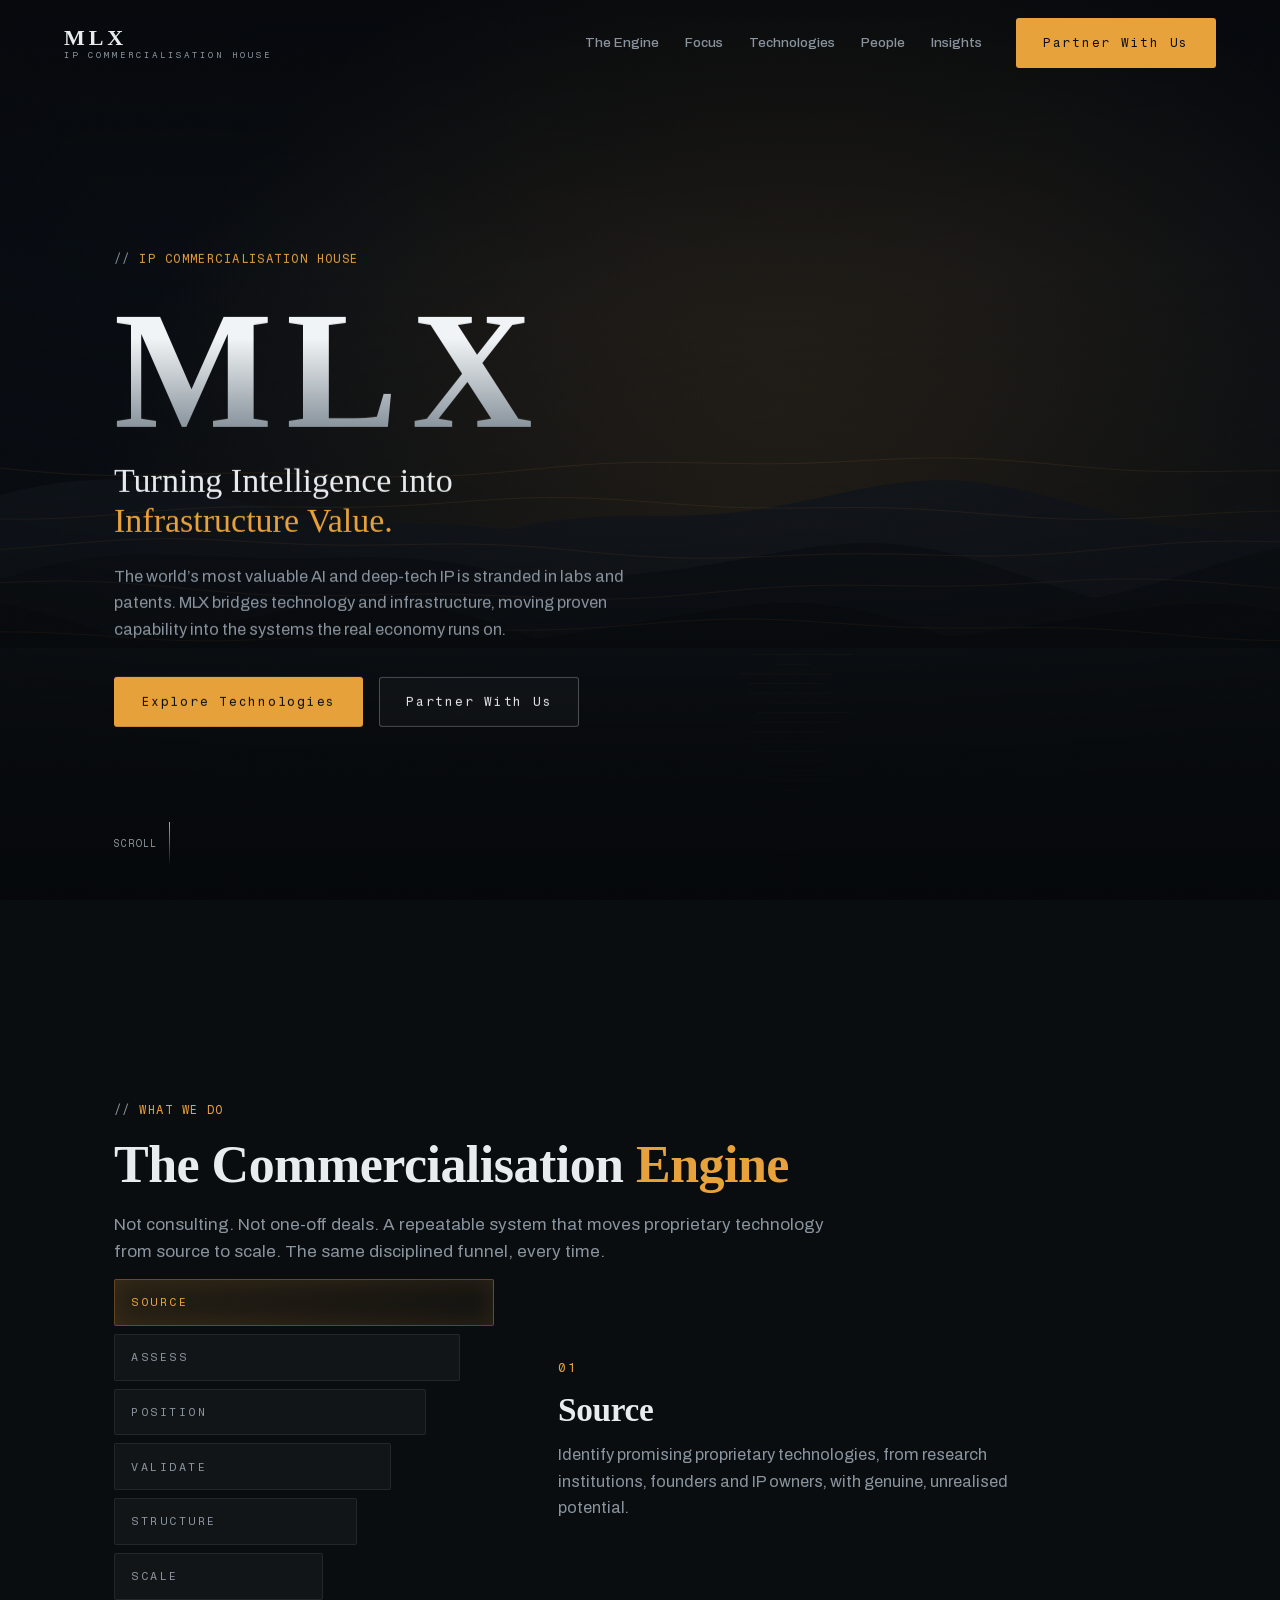
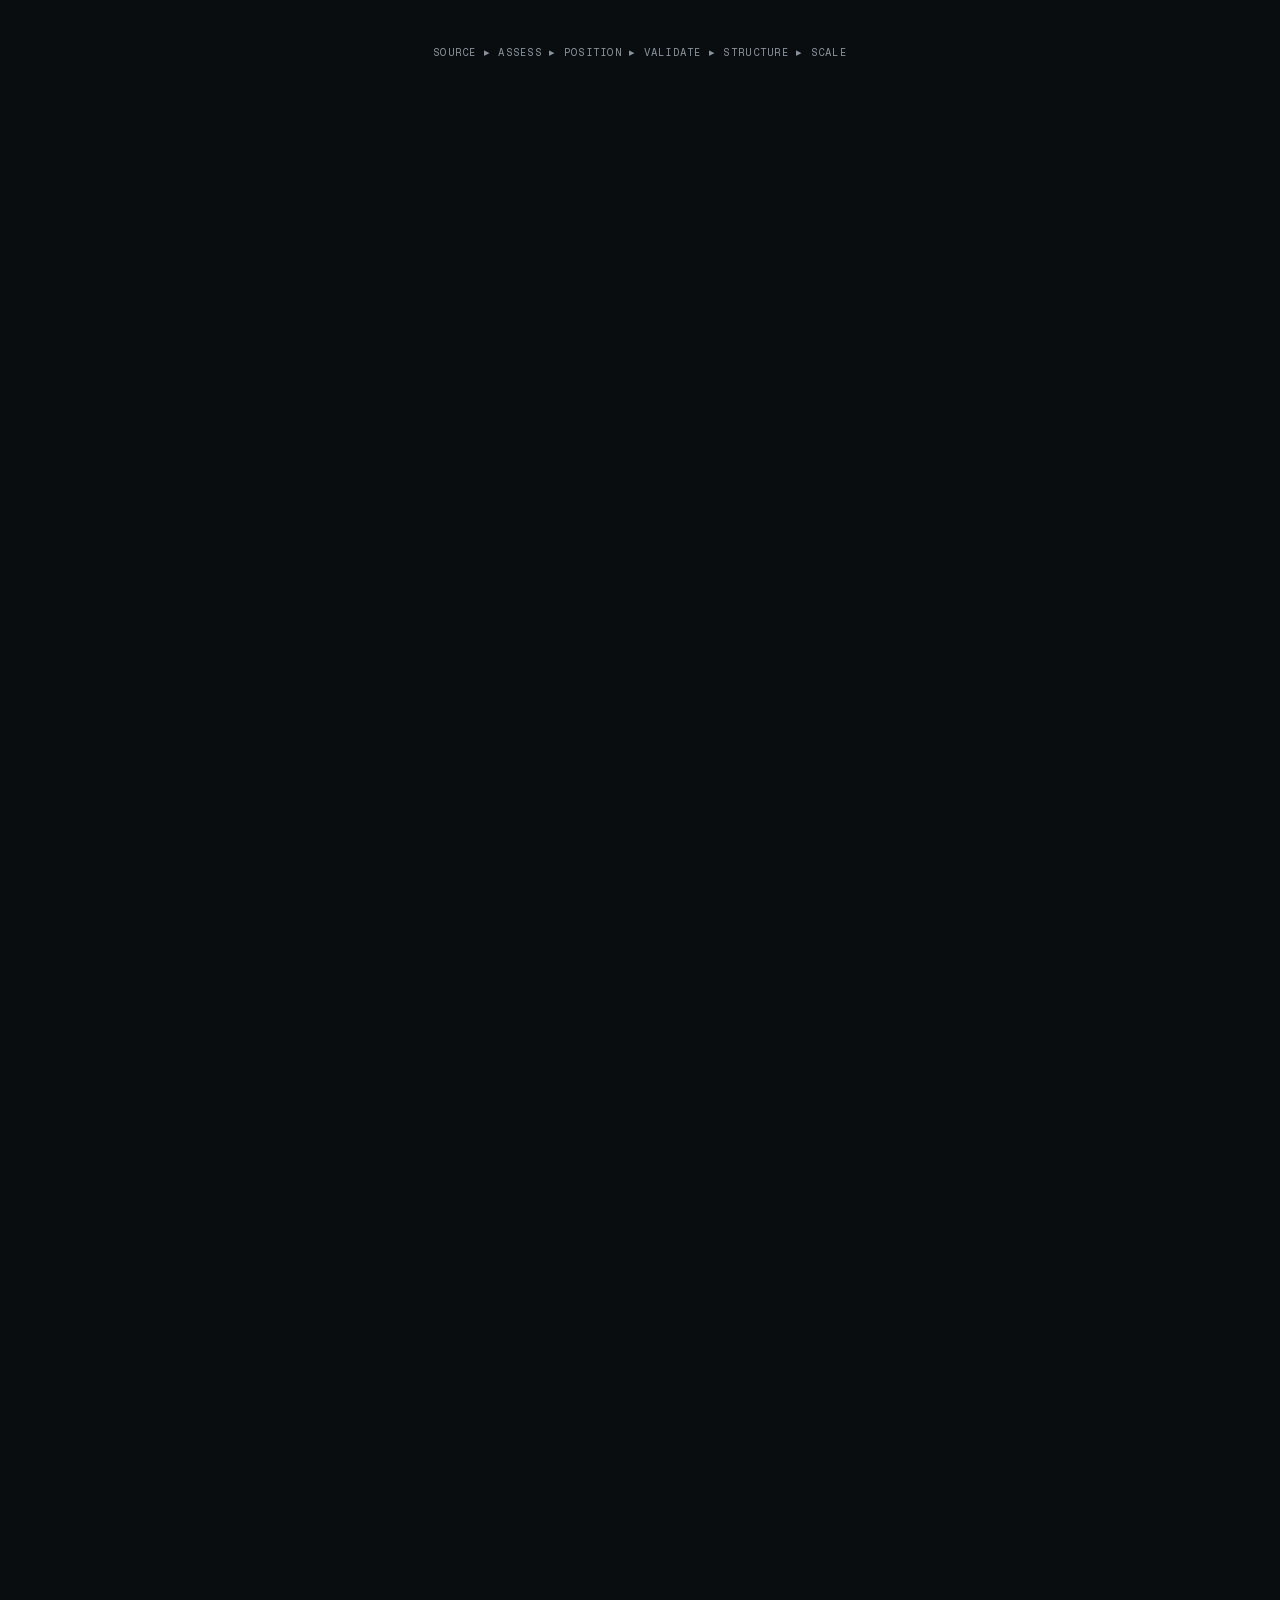
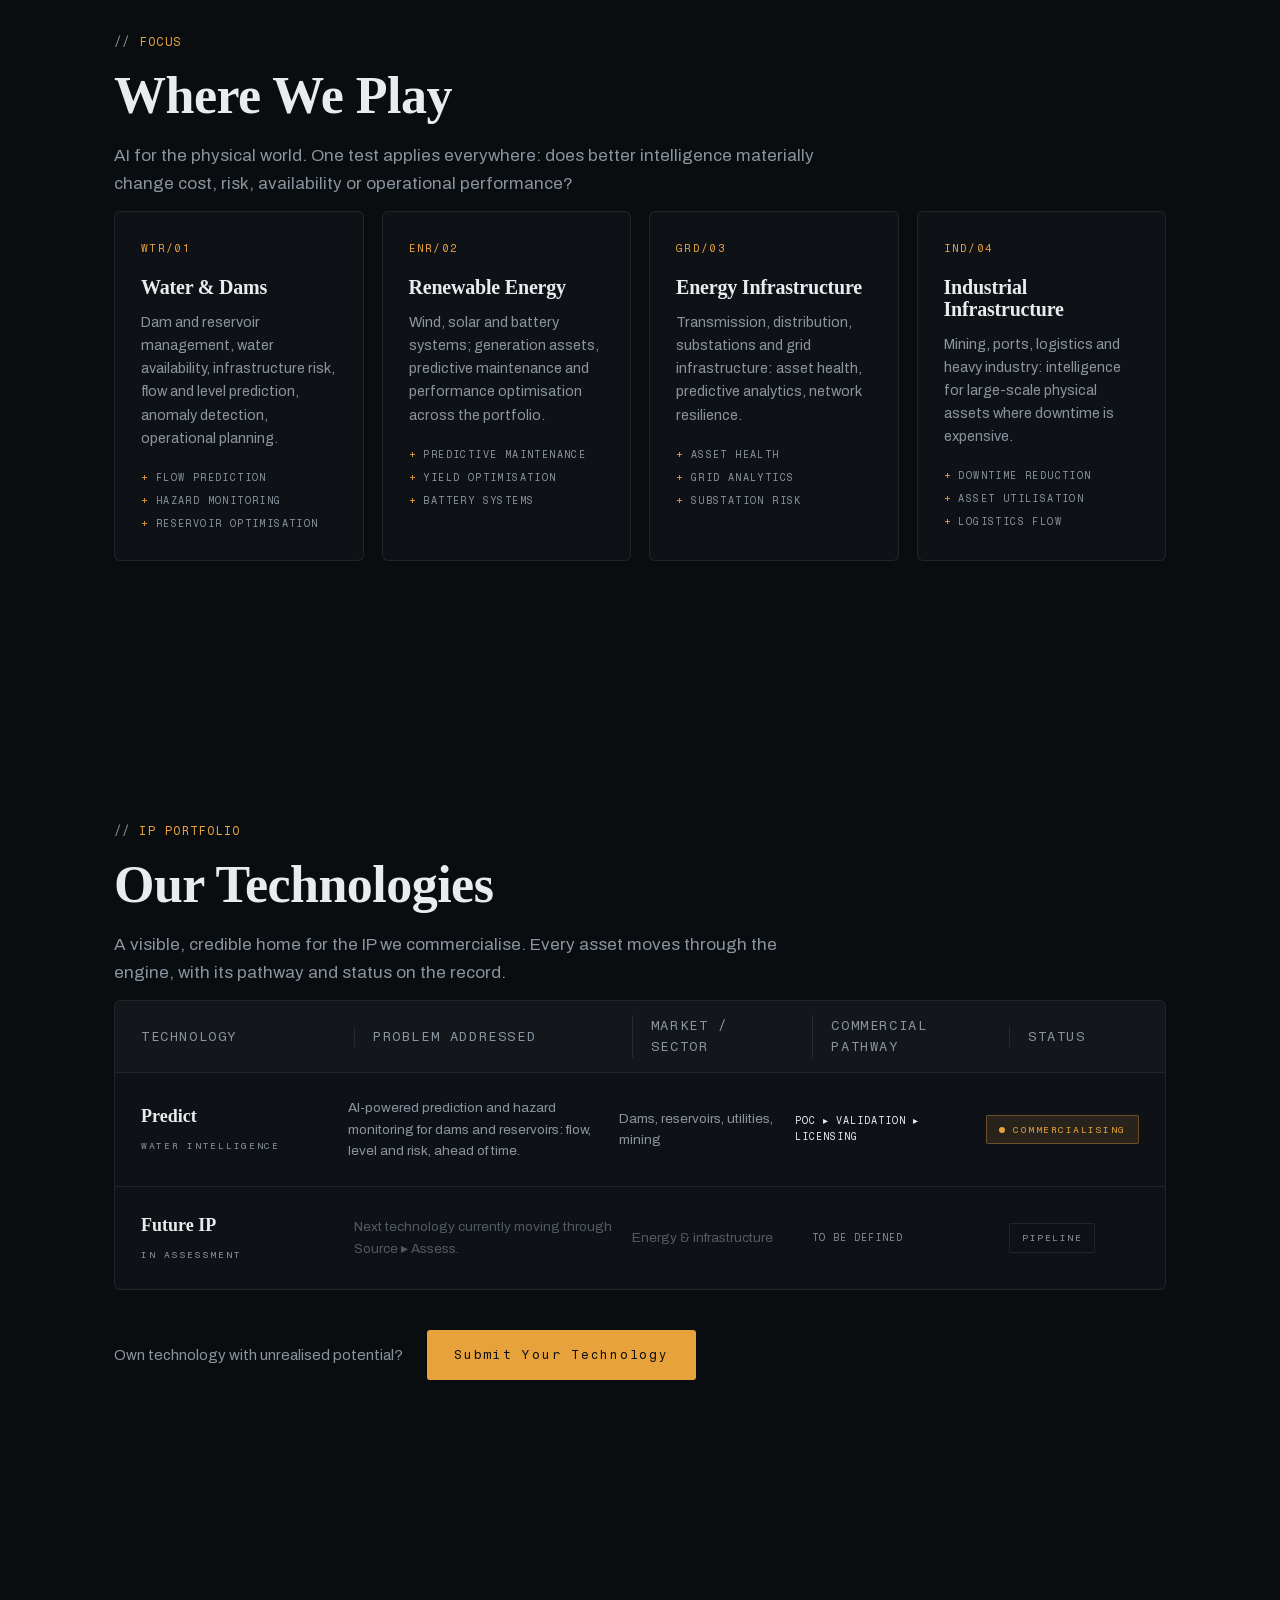
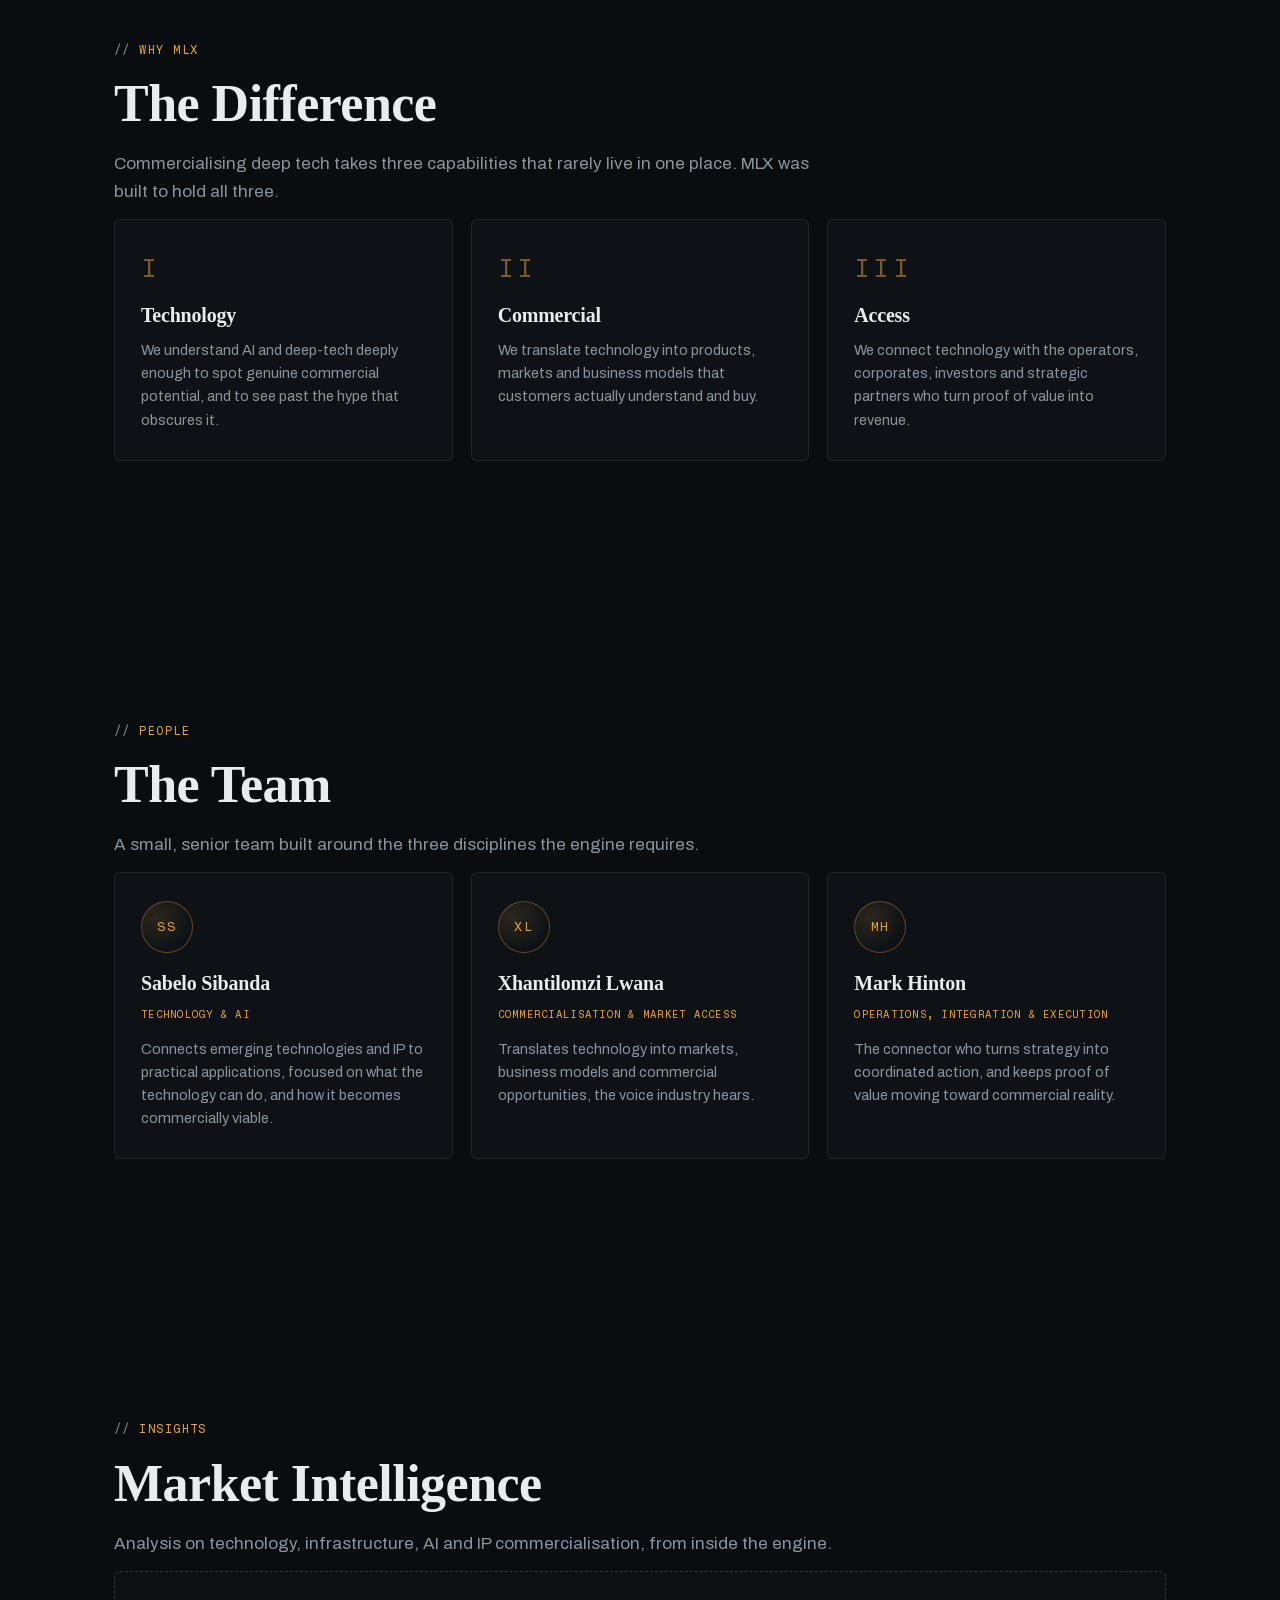
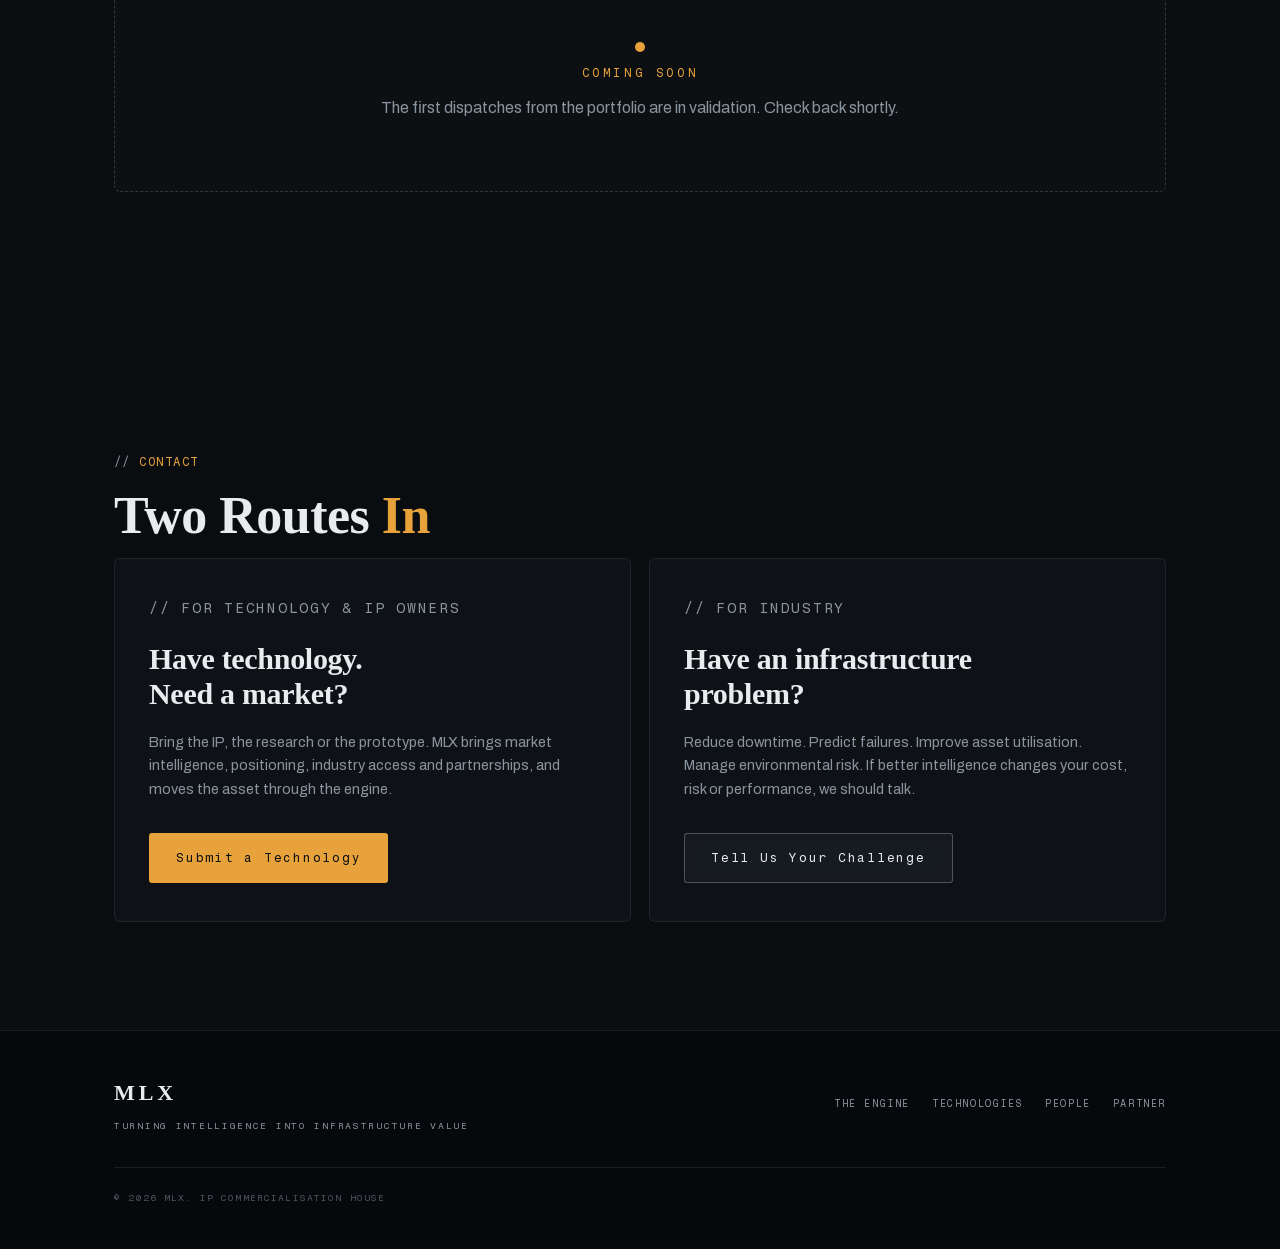
==== index.html @ 135dca35 "Rebrand typography (Fraunces/Archivo/Fragment Mono) and strip em dashes and AI artifacts" ====
<!DOCTYPE html>
<html lang="en">
<head>
<meta charset="UTF-8" />
<meta name="viewport" content="width=device-width, initial-scale=1.0" />
<title>MLX | Turning Intelligence into Infrastructure Value</title>
<meta name="description" content="MLX is an IP commercialisation house. We turn AI and deep-tech intellectual property into commercial value for energy and infrastructure." />
<link rel="stylesheet" href="css/styles.css" />
<link rel="icon" href="data:image/svg+xml,%3Csvg xmlns='http://www.w3.org/2000/svg' viewBox='0 0 32 32'%3E%3Crect width='32' height='32' rx='6' fill='%230A0D10'/%3E%3Ctext x='16' y='22' font-family='monospace' font-size='14' fill='%23E8A23C' text-anchor='middle'%3EMLX%3C/text%3E%3C/svg%3E" />
</head>
<body>

<!-- Scroll-scrubbed background: video slot (if assets/videos/MLX-scroll-background.mp4 exists)
     falls back to the procedural canvas. -->
<video id="bg-video" muted playsinline preload="auto" loop></video>
<canvas id="bg-canvas"></canvas>
<div class="bg-vignette"></div>
<div class="bg-grain"></div>

<!-- Navigation -->
<header class="nav">
  <a class="nav__mark" href="#hero" data-scroll>
    <span class="nav__mark-glyph">MLX</span>
    <span class="nav__mark-sub">IP Commercialisation House</span>
  </a>
  <nav class="nav__links">
    <a href="#engine" data-scroll>The Engine</a>
    <a href="#focus" data-scroll>Focus</a>
    <a href="#portfolio" data-scroll>Technologies</a>
    <a href="#team" data-scroll>People</a>
    <a href="#insights" data-scroll>Insights</a>
  </nav>
  <a class="btn btn--accent nav__cta" href="#contact" data-scroll>Partner With Us</a>
  <button class="nav__burger" id="nav-burger" aria-label="Menu"><span></span><span></span><span></span></button>
</header>

<div class="nav-mobile" id="nav-mobile">
  <a href="#engine" data-scroll>The Engine</a>
  <a href="#focus" data-scroll>Focus</a>
  <a href="#portfolio" data-scroll>Technologies</a>
  <a href="#why" data-scroll>Why MLX</a>
  <a href="#team" data-scroll>People</a>
  <a href="#insights" data-scroll>Insights</a>
  <a href="#contact" data-scroll class="nav-mobile__cta">Partner With Us</a>
</div>

<main>

  <section class="hero" id="hero">
    <div class="hero__inner">
      <p class="mono tag reveal">IP COMMERCIALISATION HOUSE</p>
      <h1 class="hero__wordmark reveal">MLX</h1>
      <p class="hero__tagline reveal">Turning Intelligence into<br /><em>Infrastructure Value.</em></p>
      <p class="hero__statement reveal">
        The world&rsquo;s most valuable AI and deep-tech IP is stranded in labs and patents.
        MLX bridges technology and infrastructure, moving proven capability into the
        systems the real economy runs on.
      </p>
      <div class="hero__ctas reveal">
        <a class="btn btn--accent" href="#portfolio" data-scroll>Explore Technologies</a>
        <a class="btn btn--ghost" href="#contact" data-scroll>Partner With Us</a>
      </div>
    </div>
    <div class="hero__scrollcue mono" aria-hidden="true">
      <span>SCROLL</span><i></i>
    </div>
  </section>

  <section class="engine" id="engine">
    <div class="engine__pin" id="engine-pin">
      <div class="section-head">
        <p class="mono tag reveal">WHAT WE DO</p>
        <h2 class="reveal">The Commercialisation <em>Engine</em></h2>
        <p class="section-head__sub reveal">
          Not consulting. Not one-off deals. A repeatable system that moves proprietary
          technology from source to scale. The same disciplined funnel, every time.
        </p>
      </div>

      <div class="engine__layout">
        <div class="engine__funnel" id="engine-funnel" aria-hidden="true">
          <div class="engine__funnel-bar" data-stage="0"><label>SOURCE</label></div>
          <div class="engine__funnel-bar" data-stage="1"><label>ASSESS</label></div>
          <div class="engine__funnel-bar" data-stage="2"><label>POSITION</label></div>
          <div class="engine__funnel-bar" data-stage="3"><label>VALIDATE</label></div>
          <div class="engine__funnel-bar" data-stage="4"><label>STRUCTURE</label></div>
          <div class="engine__funnel-bar" data-stage="5"><label>SCALE</label></div>
        </div>

        <div class="engine__stages">
          <article class="stage" data-stage="0">
            <span class="mono stage__num">01</span>
            <h3>Source</h3>
            <p>Identify promising proprietary technologies, from research institutions, founders and IP owners, with genuine, unrealised potential.</p>
          </article>
          <article class="stage" data-stage="1">
            <span class="mono stage__num">02</span>
            <h3>Assess</h3>
            <p>Evaluate the IP, its readiness, the market need and the commercial potential before capital or effort is committed.</p>
          </article>
          <article class="stage" data-stage="2">
            <span class="mono stage__num">03</span>
            <h3>Position</h3>
            <p>Define the problem it solves, the customer who pays, and the value proposition in the language industry understands.</p>
          </article>
          <article class="stage" data-stage="3">
            <span class="mono stage__num">04</span>
            <h3>Validate</h3>
            <p>Test with industry users and establish proof of value in real operating environments, not demos. Evidence.</p>
          </article>
          <article class="stage" data-stage="4">
            <span class="mono stage__num">05</span>
            <h3>Structure</h3>
            <p>Choose the right commercial route: licensing, joint venture, partnership, spin-out, matched to the asset and the market.</p>
          </article>
          <article class="stage" data-stage="5">
            <span class="mono stage__num">06</span>
            <h3>Scale</h3>
            <p>Build the commercial ecosystem around the technology: customers, capital and partners until it compounds on its own.</p>
          </article>
        </div>
      </div>

      <p class="engine__foot mono reveal">SOURCE &#9656; ASSESS &#9656; POSITION &#9656; VALIDATE &#9656; STRUCTURE &#9656; SCALE</p>
    </div>
  </section>

  <section class="focus section" id="focus">
    <div class="section-head">
      <p class="mono tag reveal">FOCUS</p>
      <h2 class="reveal">Where We Play</h2>
      <p class="section-head__sub reveal">
        AI for the physical world. One test applies everywhere: does better intelligence
        materially change cost, risk, availability or operational performance?
      </p>
    </div>
    <div class="grid grid--4">
      <article class="card reveal">
        <div class="card__icon mono">WTR&#8725;01</div>
        <h3>Water &amp; Dams</h3>
        <p>Dam and reservoir management, water availability, infrastructure risk, flow and level prediction, anomaly detection, operational planning.</p>
        <ul class="mono card__meta"><li>FLOW PREDICTION</li><li>HAZARD MONITORING</li><li>RESERVOIR OPTIMISATION</li></ul>
      </article>
      <article class="card reveal">
        <div class="card__icon mono">ENR&#8725;02</div>
        <h3>Renewable Energy</h3>
        <p>Wind, solar and battery systems; generation assets, predictive maintenance and performance optimisation across the portfolio.</p>
        <ul class="mono card__meta"><li>PREDICTIVE MAINTENANCE</li><li>YIELD OPTIMISATION</li><li>BATTERY SYSTEMS</li></ul>
      </article>
      <article class="card reveal">
        <div class="card__icon mono">GRD&#8725;03</div>
        <h3>Energy Infrastructure</h3>
        <p>Transmission, distribution, substations and grid infrastructure: asset health, predictive analytics, network resilience.</p>
        <ul class="mono card__meta"><li>ASSET HEALTH</li><li>GRID ANALYTICS</li><li>SUBSTATION RISK</li></ul>
      </article>
      <article class="card reveal">
        <div class="card__icon mono">IND&#8725;04</div>
        <h3>Industrial Infrastructure</h3>
        <p>Mining, ports, logistics and heavy industry: intelligence for large-scale physical assets where downtime is expensive.</p>
        <ul class="mono card__meta"><li>DOWNTIME REDUCTION</li><li>ASSET UTILISATION</li><li>LOGISTICS FLOW</li></ul>
      </article>
    </div>
  </section>

  <section class="portfolio section" id="portfolio">
    <div class="section-head">
      <p class="mono tag reveal">IP PORTFOLIO</p>
      <h2 class="reveal">Our Technologies</h2>
      <p class="section-head__sub reveal">
        A visible, credible home for the IP we commercialise. Every asset moves through
        the engine, with its pathway and status on the record.
      </p>
    </div>

    <div class="portfolio__table reveal" role="table" aria-label="IP portfolio">
      <div class="portfolio__row portfolio__row--head mono" role="row">
        <span>TECHNOLOGY</span><span>PROBLEM ADDRESSED</span><span>MARKET &#8725; SECTOR</span><span>COMMERCIAL PATHWAY</span><span>STATUS</span>
      </div>
      <div class="portfolio__row" role="row">
        <span class="portfolio__tech" data-th="Technology">
          <strong>Predict</strong>
          <small class="mono">WATER INTELLIGENCE</small>
        </span>
        <span data-th="Problem addressed">AI-powered prediction and hazard monitoring for dams and reservoirs: flow, level and risk, ahead of time.</span>
        <span data-th="Market / Sector">Dams, reservoirs, utilities, mining</span>
        <span data-th="Commercial pathway" class="mono portfolio__path">POC &#9656; VALIDATION &#9656; LICENSING</span>
        <span data-th="Status"><i class="status status--live">COMMERCIALISING</i></span>
      </div>
      <div class="portfolio__row" role="row">
        <span class="portfolio__tech" data-th="Technology">
          <strong>Future IP</strong>
          <small class="mono">IN ASSESSMENT</small>
        </span>
        <span data-th="Problem addressed" class="portfolio__muted">Next technology currently moving through Source &#9656; Assess.</span>
        <span data-th="Market / Sector" class="portfolio__muted">Energy &amp; infrastructure</span>
        <span data-th="Commercial pathway" class="mono portfolio__muted portfolio__path">TO BE DEFINED</span>
        <span data-th="Status"><i class="status status--pending">PIPELINE</i></span>
      </div>
    </div>

    <div class="portfolio__cta reveal">
      <p>Own technology with unrealised potential?</p>
      <a class="btn btn--accent" href="#contact" data-scroll>Submit Your Technology</a>
    </div>
  </section>

  <section class="why section" id="why">
    <div class="section-head">
      <p class="mono tag reveal">WHY MLX</p>
      <h2 class="reveal">The Difference</h2>
      <p class="section-head__sub reveal">
        Commercialising deep tech takes three capabilities that rarely live in one place.
        MLX was built to hold all three.
      </p>
    </div>
    <div class="grid grid--3">
      <article class="card card--pillar reveal">
        <span class="mono stage__num">I</span>
        <h3>Technology</h3>
        <p>We understand AI and deep-tech deeply enough to spot genuine commercial potential, and to see past the hype that obscures it.</p>
      </article>
      <article class="card card--pillar reveal">
        <span class="mono stage__num">II</span>
        <h3>Commercial</h3>
        <p>We translate technology into products, markets and business models that customers actually understand and buy.</p>
      </article>
      <article class="card card--pillar reveal">
        <span class="mono stage__num">III</span>
        <h3>Access</h3>
        <p>We connect technology with the operators, corporates, investors and strategic partners who turn proof of value into revenue.</p>
      </article>
    </div>
  </section>

  <section class="team section" id="team">
    <div class="section-head">
      <p class="mono tag reveal">PEOPLE</p>
      <h2 class="reveal">The Team</h2>
      <p class="section-head__sub reveal">
        A small, senior team built around the three disciplines the engine requires.
      </p>
    </div>
    <div class="grid grid--3">
      <article class="card card--person reveal">
        <div class="person__initials mono">SS</div>
        <h3>Sabelo Sibanda</h3>
        <p class="mono person__role">TECHNOLOGY &amp; AI</p>
        <p>Connects emerging technologies and IP to practical applications, focused on what the technology can do, and how it becomes commercially viable.</p>
      </article>
      <article class="card card--person reveal">
        <div class="person__initials mono">XL</div>
        <h3>Xhantilomzi Lwana</h3>
        <p class="mono person__role">COMMERCIALISATION &amp; MARKET ACCESS</p>
        <p>Translates technology into markets, business models and commercial opportunities, the voice industry hears.</p>
      </article>
      <article class="card card--person reveal">
        <div class="person__initials mono">MH</div>
        <h3>Mark Hinton</h3>
        <p class="mono person__role">OPERATIONS, INTEGRATION &amp; EXECUTION</p>
        <p>The connector who turns strategy into coordinated action, and keeps proof of value moving toward commercial reality.</p>
      </article>
    </div>
  </section>

  <section class="insights section" id="insights">
    <div class="section-head">
      <p class="mono tag reveal">INSIGHTS</p>
      <h2 class="reveal">Market Intelligence</h2>
      <p class="section-head__sub reveal">
        Analysis on technology, infrastructure, AI and IP commercialisation, from
        inside the engine.
      </p>
    </div>
    <div class="insights__empty reveal">
      <div class="mono insights__pulse" aria-hidden="true"></div>
      <p class="mono">COMING SOON</p>
      <p>The first dispatches from the portfolio are in validation. Check back shortly.</p>
    </div>
  </section>

  <section class="contact section" id="contact">
    <div class="section-head">
      <p class="mono tag reveal">CONTACT</p>
      <h2 class="reveal">Two Routes <em>In</em></h2>
    </div>
    <div class="grid grid--2 contact__routes">
      <article class="card card--route reveal">
        <p class="mono tag">FOR TECHNOLOGY &amp; IP OWNERS</p>
        <h3>Have technology.<br />Need a market?</h3>
        <p>
          Bring the IP, the research or the prototype. MLX brings market intelligence,
          positioning, industry access and partnerships, and moves the asset
          through the engine.
        </p>
        <a class="btn btn--accent" href="mailto:technologies@mlx.example?subject=Technology%20Submission" target="_blank" rel="noopener">Submit a Technology</a>
      </article>
      <article class="card card--route reveal">
        <p class="mono tag">FOR INDUSTRY</p>
        <h3>Have an infrastructure<br />problem?</h3>
        <p>
          Reduce downtime. Predict failures. Improve asset utilisation. Manage
          environmental risk. If better intelligence changes your cost, risk or
          performance, we should talk.
        </p>
        <a class="btn btn--ghost" href="mailto:partners@mlx.example?subject=Infrastructure%20Challenge" target="_blank" rel="noopener">Tell Us Your Challenge</a>
      </article>
    </div>
  </section>

  <footer class="footer">
    <div class="footer__inner">
      <div class="footer__brand">
        <span class="nav__mark-glyph">MLX</span>
        <p class="mono">TURNING INTELLIGENCE INTO INFRASTRUCTURE VALUE</p>
      </div>
      <nav class="footer__links mono">
        <a href="#engine" data-scroll>THE ENGINE</a>
        <a href="#portfolio" data-scroll>TECHNOLOGIES</a>
        <a href="#team" data-scroll>PEOPLE</a>
        <a href="#contact" data-scroll>PARTNER</a>
      </nav>
      <p class="footer__copy mono">&copy; 2026 MLX. IP COMMERCIALISATION HOUSE</p>
    </div>
  </footer>

</main>

<script src="js/vendor/gsap.min.js"></script>
<script src="js/vendor/ScrollTrigger.min.js"></script>
<script src="js/vendor/lenis.min.js"></script>
<script src="js/background.js"></script>
<script src="js/main.js"></script>
</body>
</html>
---- css/styles.css ----
/* MLX dark design system */

@font-face { font-family:'Fraunces'; src:url('fonts/fraunces-latin-700.woff2') format('woff2'); font-weight:100 900; font-style:normal; font-display:swap; }
@font-face { font-family:'Archivo'; src:url('fonts/archivo-latin-400.woff2') format('woff2'); font-weight:100 900; font-style:normal; font-display:swap; }
@font-face { font-family:'Fragment Mono'; src:url('fonts/fragment-mono-latin-400.woff2') format('woff2'); font-weight:100 900; font-style:normal; font-display:swap; }

:root {
  --bg:        #0A0D10;
  --bg-2:      #0E1216;
  --panel:     rgba(17, 22, 27, 0.72);
  --panel-hi:  rgba(22, 28, 34, 0.85);
  --line:      rgba(255,255,255,0.08);
  --line-hi:   rgba(232,162,60,0.35);
  --text:      #E8ECEF;
  --muted:     #8A949E;
  --accent:    #E8A23C;
  --accent-hi: #F5BC66;
  --accent-dim:rgba(232,162,60,0.12);
  --font-head: 'Fraunces', Georgia, 'Times New Roman', serif;
  --font-body: 'Archivo', 'Helvetica Neue', Arial, sans-serif;
  --font-mono: 'Fragment Mono', 'SF Mono', ui-monospace, Consolas, monospace;
  --maxw: 1180px;
  --pad: clamp(20px, 5vw, 64px);
}

* { margin:0; padding:0; box-sizing:border-box; }
html { scroll-behavior:auto; }
html.lenis, html.lenis body { height:auto; }
.lenis.lenis-smooth { scroll-behavior:auto !important; }

body {
  background:var(--bg);
  color:var(--text);
  font-family:var(--font-body);
  font-size:16px;
  line-height:1.6;
  overflow-x:hidden;
  -webkit-font-smoothing:antialiased;
}

::selection { background:var(--accent); color:#0A0D10; }

/* ---------- fixed background stack ---------- */
#bg-video, #bg-canvas {
  position:fixed; inset:0; width:100%; height:100%;
  object-fit:cover; z-index:0; display:block;
}
#bg-video { opacity:0; transition:opacity 1.2s ease; }
#bg-video.is-active { opacity:1; }
#bg-canvas { transition:opacity 1.2s ease; }
#bg-canvas.is-hidden { opacity:0; }
.bg-vignette {
  position:fixed; inset:0; z-index:1; pointer-events:none;
  background:
    radial-gradient(120% 90% at 50% 0%, transparent 40%, rgba(5,7,9,0.55) 100%),
    linear-gradient(to bottom, rgba(5,7,9,0.35), rgba(5,7,9,0.15) 30%, rgba(5,7,9,0.55) 90%);
}
.bg-grain {
  position:fixed; inset:0; z-index:1; pointer-events:none; opacity:.05; mix-blend-mode:overlay;
  background-image:url("data:image/svg+xml,%3Csvg xmlns='http://www.w3.org/2000/svg' width='140' height='140'%3E%3Cfilter id='n'%3E%3CfeTurbulence type='fractalNoise' baseFrequency='0.9' numOctaves='2'/%3E%3C/filter%3E%3Crect width='140' height='140' filter='url(%23n)'/%3E%3C/svg%3E");
}

main { position:relative; z-index:2; }

/* ---------- type & shared ---------- */
h1,h2,h3 { font-family:var(--font-head); font-weight:700; line-height:1.08; letter-spacing:-0.01em; }
h2 { font-size:clamp(30px, 4.2vw, 52px); }
h2 em, .hero__tagline em { font-style:normal; color:var(--accent); }
h3 { font-size:20px; }
.mono { font-family:var(--font-mono); font-size:12px; letter-spacing:0.12em; }
.tag { color:var(--accent); margin-bottom:16px; display:inline-block; }
.tag::before { content:'// '; color:var(--muted); }

.section { max-width:var(--maxw); margin:0 auto; padding:clamp(90px,12vh,150px) var(--pad); }
.section-head { max-width:720px; margin-bottom:clamp(40px,6vh,64px); }
.section-head__sub { color:var(--muted); margin-top:18px; font-size:17px; }

.btn {
  display:inline-flex; align-items:center; gap:10px;
  font-family:var(--font-mono); font-size:12.5px; letter-spacing:0.14em;
  padding:14px 26px; border-radius:3px; text-decoration:none;
  border:1px solid transparent; cursor:pointer;
  transition:transform .25s ease, box-shadow .25s ease, background .25s ease, color .25s ease, border-color .25s ease;
}
.btn--accent { background:var(--accent); color:#0B0E11; font-weight:500; }
.btn--accent:hover { background:var(--accent-hi); transform:translateY(-2px); box-shadow:0 8px 30px rgba(232,162,60,0.35); }
.btn--ghost { border-color:rgba(255,255,255,0.25); color:var(--text); background:rgba(255,255,255,0.03); backdrop-filter:blur(8px); }
.btn--ghost:hover { border-color:var(--accent); color:var(--accent); transform:translateY(-2px); }

/* ---------- nav ---------- */
.nav {
  position:fixed; top:0; left:0; right:0; z-index:50;
  display:flex; align-items:center; gap:34px;
  padding:18px var(--pad);
  transition:background .4s ease, border-color .4s ease, padding .4s ease;
  border-bottom:1px solid transparent;
}
.nav.is-scrolled {
  background:rgba(8,10,13,0.78); backdrop-filter:blur(14px);
  border-bottom-color:var(--line); padding:12px var(--pad);
}
.nav__mark { text-decoration:none; color:var(--text); display:flex; flex-direction:column; line-height:1.15; margin-right:auto; }
.nav__mark-glyph { font-family:var(--font-head); font-weight:700; font-size:22px; letter-spacing:0.18em; }
.nav__mark-sub { font-family:var(--font-mono); font-size:9px; letter-spacing:0.22em; color:var(--muted); text-transform:uppercase; }
.nav__links { display:flex; gap:26px; }
.nav__links a {
  color:var(--muted); text-decoration:none; font-size:13.5px; font-weight:500;
  transition:color .25s ease; position:relative;
}
.nav__links a::after { content:''; position:absolute; left:0; bottom:-6px; width:0; height:1px; background:var(--accent); transition:width .25s ease; }
.nav__links a:hover { color:var(--text); }
.nav__links a:hover::after { width:100%; }
.nav__burger { display:none; background:none; border:0; cursor:pointer; flex-direction:column; gap:5px; padding:6px; }
.nav__burger span { display:block; width:22px; height:2px; background:var(--text); transition:.3s; }
.nav-mobile {
  position:fixed; inset:0; z-index:49; background:rgba(7,9,12,0.96); backdrop-filter:blur(18px);
  display:flex; flex-direction:column; justify-content:center; gap:8px; padding:0 var(--pad);
  opacity:0; pointer-events:none; transition:opacity .35s ease;
}
.nav-mobile.is-open { opacity:1; pointer-events:auto; }
.nav-mobile a { font-family:var(--font-head); font-size:30px; color:var(--text); text-decoration:none; padding:10px 0; border-bottom:1px solid var(--line); }
.nav-mobile__cta { color:var(--accent) !important; }

/* ---------- hero ---------- */
.hero {
  min-height:100vh; display:flex; align-items:center;
  max-width:var(--maxw); margin:0 auto; padding:0 var(--pad); position:relative;
}
.hero__inner { max-width:760px; padding-top:8vh; }
.hero__wordmark {
  font-size:clamp(84px, 14vw, 168px); letter-spacing:0.08em; line-height:.95;
  background:linear-gradient(180deg, #F2F5F7 30%, #5C6A76 110%);
  -webkit-background-clip:text; background-clip:text; color:transparent;
  margin:6px 0 10px;
}
.hero__tagline { font-family:var(--font-head); font-weight:500; font-size:clamp(22px, 3vw, 34px); line-height:1.2; margin-bottom:22px; }
.hero__statement { color:var(--muted); max-width:560px; font-size:16.5px; margin-bottom:34px; }
.hero__ctas { display:flex; gap:16px; flex-wrap:wrap; }
.hero__scrollcue {
  position:absolute; bottom:34px; left:var(--pad);
  display:flex; align-items:center; gap:12px; color:var(--muted); font-size:10px;
}
.hero__scrollcue i { display:block; width:1px; height:44px; background:linear-gradient(var(--accent), transparent); animation:cue 2.2s ease-in-out infinite; }
@keyframes cue { 0%,100% { transform:scaleY(.4); opacity:.4; } 50% { transform:scaleY(1); opacity:1; } }

/* ---------- engine ---------- */
.engine { position:relative; }
.engine__pin {
  min-height:100vh; display:flex; flex-direction:column; justify-content:center;
  max-width:var(--maxw); margin:0 auto; padding:12vh var(--pad) 10vh;
}
.engine__layout { display:grid; grid-template-columns:minmax(280px, 380px) 1fr; gap:clamp(30px, 5vw, 70px); align-items:center; }
.engine__funnel { display:flex; flex-direction:column; gap:8px; }
.engine__funnel-bar {
  position:relative; height:clamp(34px, 5.2vh, 52px);
  background:rgba(255,255,255,0.035); border:1px solid var(--line); border-radius:2px;
  transition:border-color .4s, background .4s, box-shadow .4s;
}
.engine__funnel-bar label {
  position:absolute; inset:0; display:flex; align-items:center; padding:0 16px;
  font-family:var(--font-mono); font-size:11.5px; letter-spacing:0.22em; color:var(--muted);
  transition:color .4s;
}
/* trapezoid funnel: each bar narrower than the last */
.engine__funnel-bar:nth-child(1) { width:100%; }
.engine__funnel-bar:nth-child(2) { width:91%; }
.engine__funnel-bar:nth-child(3) { width:82%; }
.engine__funnel-bar:nth-child(4) { width:73%; }
.engine__funnel-bar:nth-child(5) { width:64%; }
.engine__funnel-bar:nth-child(6) { width:55%; }
.engine__funnel-bar.is-active {
  background:linear-gradient(90deg, var(--accent-dim), rgba(232,162,60,0.05));
  border-color:var(--line-hi);
  box-shadow:0 0 24px rgba(232,162,60,0.12) inset;
}
.engine__funnel-bar.is-active label { color:var(--accent); }
.engine__stages { position:relative; min-height:300px; }
.stage {
  position:absolute; inset:0; display:flex; flex-direction:column; justify-content:center;
  opacity:0; transform:translateY(28px); pointer-events:none;
}
.stage.is-active { pointer-events:auto; }
.stage__num { color:var(--accent); font-size:13px; margin-bottom:14px; }
.stage h3 { font-size:clamp(24px, 2.6vw, 34px); margin-bottom:14px; }
.stage p { color:var(--muted); max-width:520px; font-size:16.5px; }
.engine__foot { margin-top:5vh; color:var(--muted); font-size:10.5px; text-align:center; opacity:.7; }

/* ---------- cards ---------- */
.grid { display:grid; gap:18px; }
.grid--4 { grid-template-columns:repeat(4,1fr); }
.grid--3 { grid-template-columns:repeat(3,1fr); }
.grid--2 { grid-template-columns:repeat(2,1fr); }
.card {
  background:var(--panel); border:1px solid var(--line); border-radius:6px;
  padding:28px 26px; backdrop-filter:blur(12px);
  transition:transform .35s ease, border-color .35s ease, background .35s ease;
}
.card:hover { transform:translateY(-5px); border-color:var(--line-hi); background:var(--panel-hi); }
.card__icon { color:var(--accent); font-size:11px; margin-bottom:20px; }
.card h3 { margin-bottom:12px; }
.card p { color:var(--muted); font-size:14.5px; }
.card__meta { list-style:none; margin-top:20px; display:flex; flex-direction:column; gap:7px; }
.card__meta li { font-size:10px; color:var(--muted); letter-spacing:0.14em; }
.card__meta li::before { content:'+ '; color:var(--accent); }
.card--pillar .stage__num { display:inline-block; font-size:26px; color:rgba(232,162,60,0.5); margin-bottom:16px; }
.person__initials {
  width:52px; height:52px; border-radius:50%; display:flex; align-items:center; justify-content:center;
  border:1px solid var(--line-hi); color:var(--accent); font-size:13px; margin-bottom:20px;
  background:radial-gradient(circle at 30% 30%, rgba(232,162,60,0.14), transparent 70%);
}
.person__role { color:var(--accent) !important; font-size:10.5px !important; margin:4px 0 14px; }

/* ---------- portfolio ---------- */
.portfolio__table { border:1px solid var(--line); border-radius:6px; overflow:hidden; background:var(--panel); backdrop-filter:blur(12px); }
.portfolio__row {
  display:grid; grid-template-columns:1.2fr 1.6fr 1fr 1.1fr 0.8fr; gap:18px;
  padding:24px 26px; border-top:1px solid var(--line); align-items:center;
}
.portfolio__row--head { border-top:0; padding:14px 26px; font-size:10px; color:var(--muted); background:rgba(255,255,255,0.02); letter-spacing:0.16em; }
.portfolio__row--head span:not(:first-child) { border-left:1px solid var(--line); padding-left:18px; }
.portfolio__row:not(.portfolio__row--head):hover { background:rgba(255,255,255,0.02); }
.portfolio__tech strong { font-family:var(--font-head); font-size:18px; display:block; }
.portfolio__tech small { color:var(--muted); font-size:9.5px; letter-spacing:0.18em; }
.portfolio__row > span:not(.portfolio__tech) { color:var(--muted); font-size:13.5px; }
.portfolio__path { font-size:10px !important; letter-spacing:0.1em; color:var(--text) !important; }
.portfolio__muted { opacity:.55; }
.status {
  font-style:normal; font-family:var(--font-mono); font-size:9.5px; letter-spacing:0.16em;
  padding:6px 12px; border-radius:2px; white-space:nowrap; display:inline-block;
}
.status--live { color:var(--accent); border:1px solid var(--line-hi); background:var(--accent-dim); }
.status--live::before { content:''; display:inline-block; width:6px; height:6px; border-radius:50%; background:var(--accent); margin-right:8px; animation:pulse 2s infinite; }
.status--pending { color:var(--muted); border:1px solid var(--line); }
@keyframes pulse { 0%,100% { opacity:1; } 50% { opacity:.3; } }
.portfolio__cta { margin-top:40px; display:flex; align-items:center; gap:24px; flex-wrap:wrap; }
.portfolio__cta p { color:var(--muted); font-size:15px; }

/* ---------- insights ---------- */
.insights__empty {
  border:1px dashed rgba(255,255,255,0.16); border-radius:6px; padding:70px 30px;
  text-align:center; color:var(--muted); background:rgba(255,255,255,0.015);
}
.insights__empty .mono { color:var(--accent); letter-spacing:0.3em; margin-bottom:12px; }
.insights__pulse {
  width:10px; height:10px; border-radius:50%; background:var(--accent); margin:0 auto 22px;
  animation:pulse 2s infinite;
}

/* ---------- contact ---------- */
.card--route { padding:38px 34px; display:flex; flex-direction:column; align-items:flex-start; gap:6px; }
.card--route h3 { font-size:clamp(24px, 2.4vw, 30px); margin-bottom:14px; line-height:1.15; }
.card--route p:not(.tag) { color:var(--muted); margin-bottom:26px; }
.card--route .btn { margin-top:auto; }

/* ---------- footer ---------- */
.footer { border-top:1px solid var(--line); background:rgba(6,8,10,0.72); backdrop-filter:blur(10px); position:relative; z-index:2; }
.footer__inner {
  max-width:var(--maxw); margin:0 auto; padding:44px var(--pad);
  display:flex; align-items:center; gap:34px; flex-wrap:wrap;
}
.footer__brand { margin-right:auto; }
.footer__brand p { color:var(--muted); font-size:9.5px; margin-top:8px; letter-spacing:0.18em; }
.footer__links { display:flex; gap:22px; }
.footer__links a { color:var(--muted); text-decoration:none; font-size:10px; letter-spacing:0.16em; transition:color .25s; }
.footer__links a:hover { color:var(--accent); }
.footer__copy { color:#4E5862; font-size:9.5px; width:100%; padding-top:22px; border-top:1px solid var(--line); }

/* ---------- reveal defaults (JS overrides) ---------- */
.reveal { opacity:0; transform:translateY(26px); }

/* ---------- responsive ---------- */
@media (max-width: 1020px) {
  .grid--4 { grid-template-columns:repeat(2,1fr); }
  .grid--3 { grid-template-columns:1fr; }
  .grid--2 { grid-template-columns:1fr; }
  .engine__layout { grid-template-columns:1fr; gap:40px; }
  .engine__stages { min-height:240px; }
  .nav__links, .nav__cta { display:none; }
  .nav__burger { display:flex; }
}
@media (max-width: 760px) {
  .grid--4 { grid-template-columns:1fr; }
  .portfolio__row { grid-template-columns:1fr; gap:10px; padding:20px; }
  .portfolio__row--head { display:none; }
  .portfolio__row > span::before { content:attr(data-th); display:block; font-family:var(--font-mono); font-size:9px; letter-spacing:0.2em; color:var(--accent); margin-bottom:4px; }
  .portfolio__path { font-size:10px; }
  .engine__funnel-bar label { font-size:10px; }
  .hero__ctas .btn { width:100%; justify-content:center; }
}
@media (prefers-reduced-motion: reduce) {
  .hero__scrollcue i, .insights__pulse, .status--live::before { animation:none; }
}
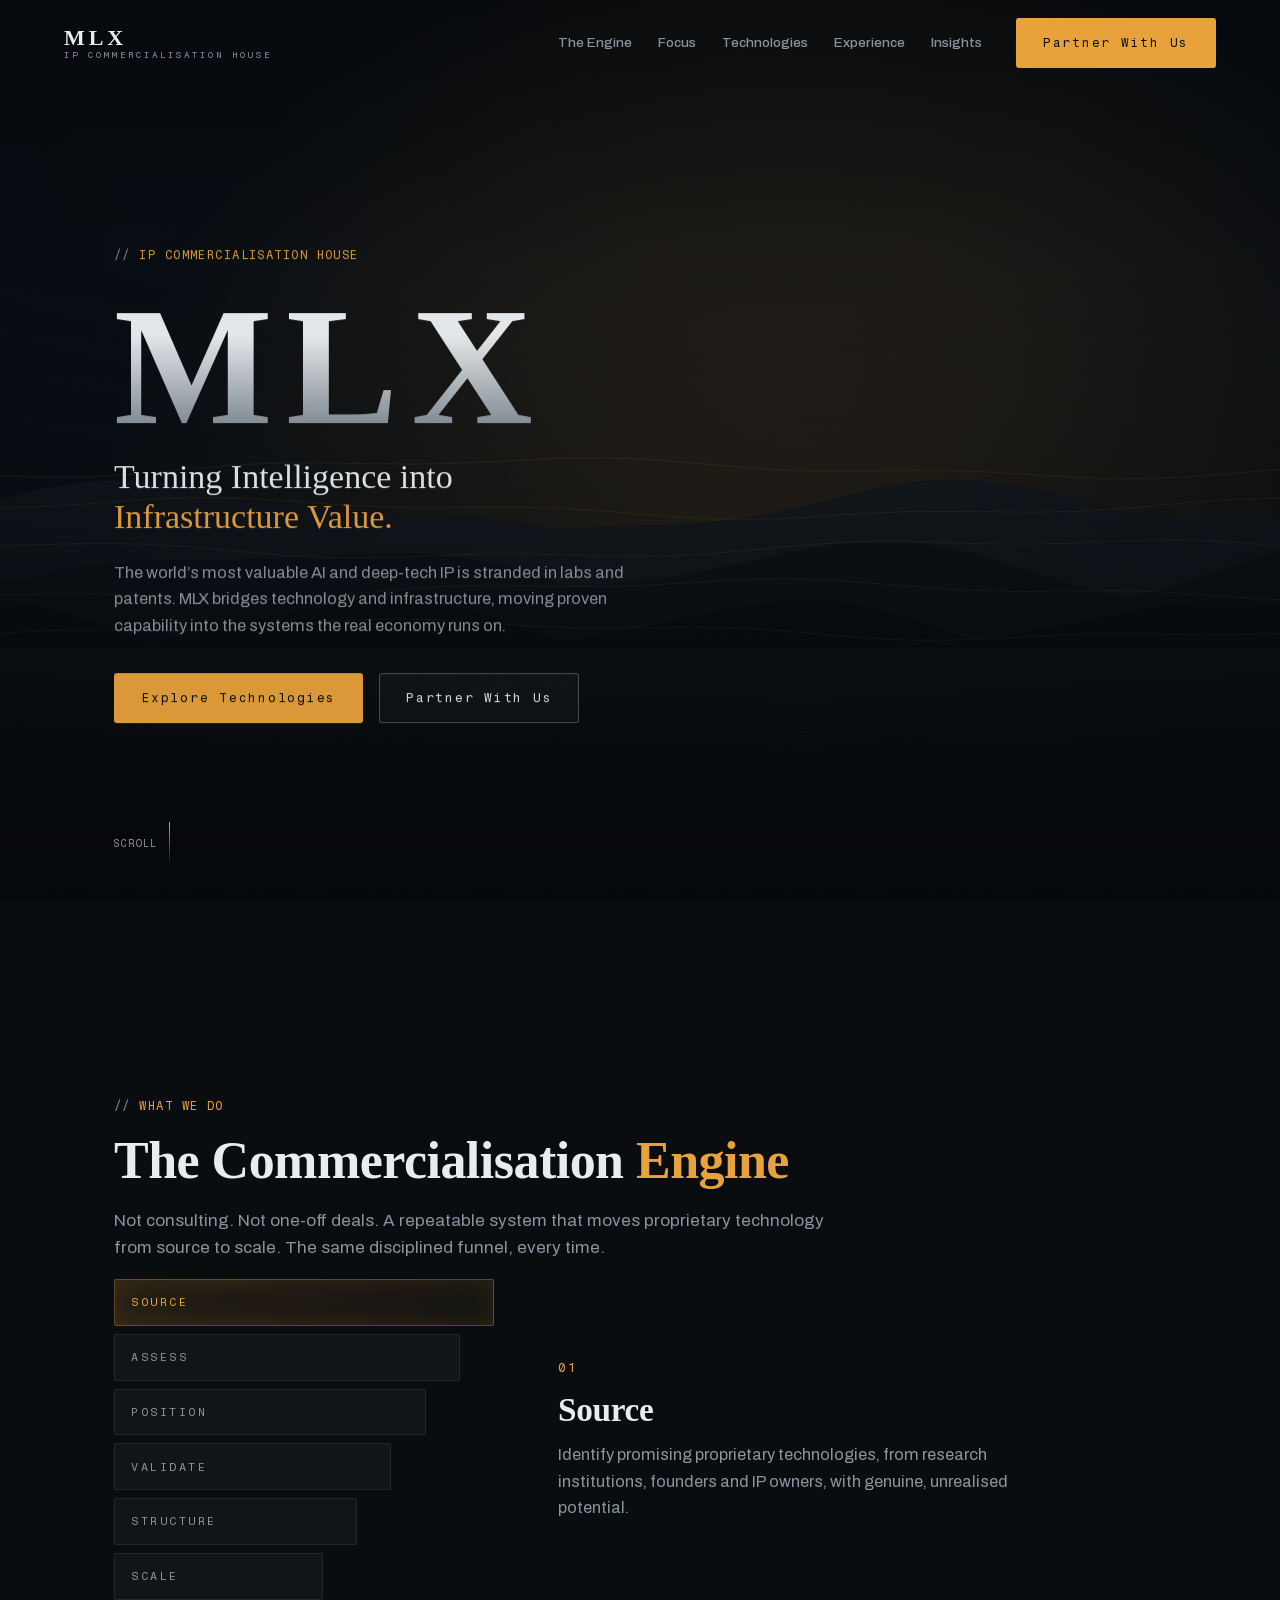
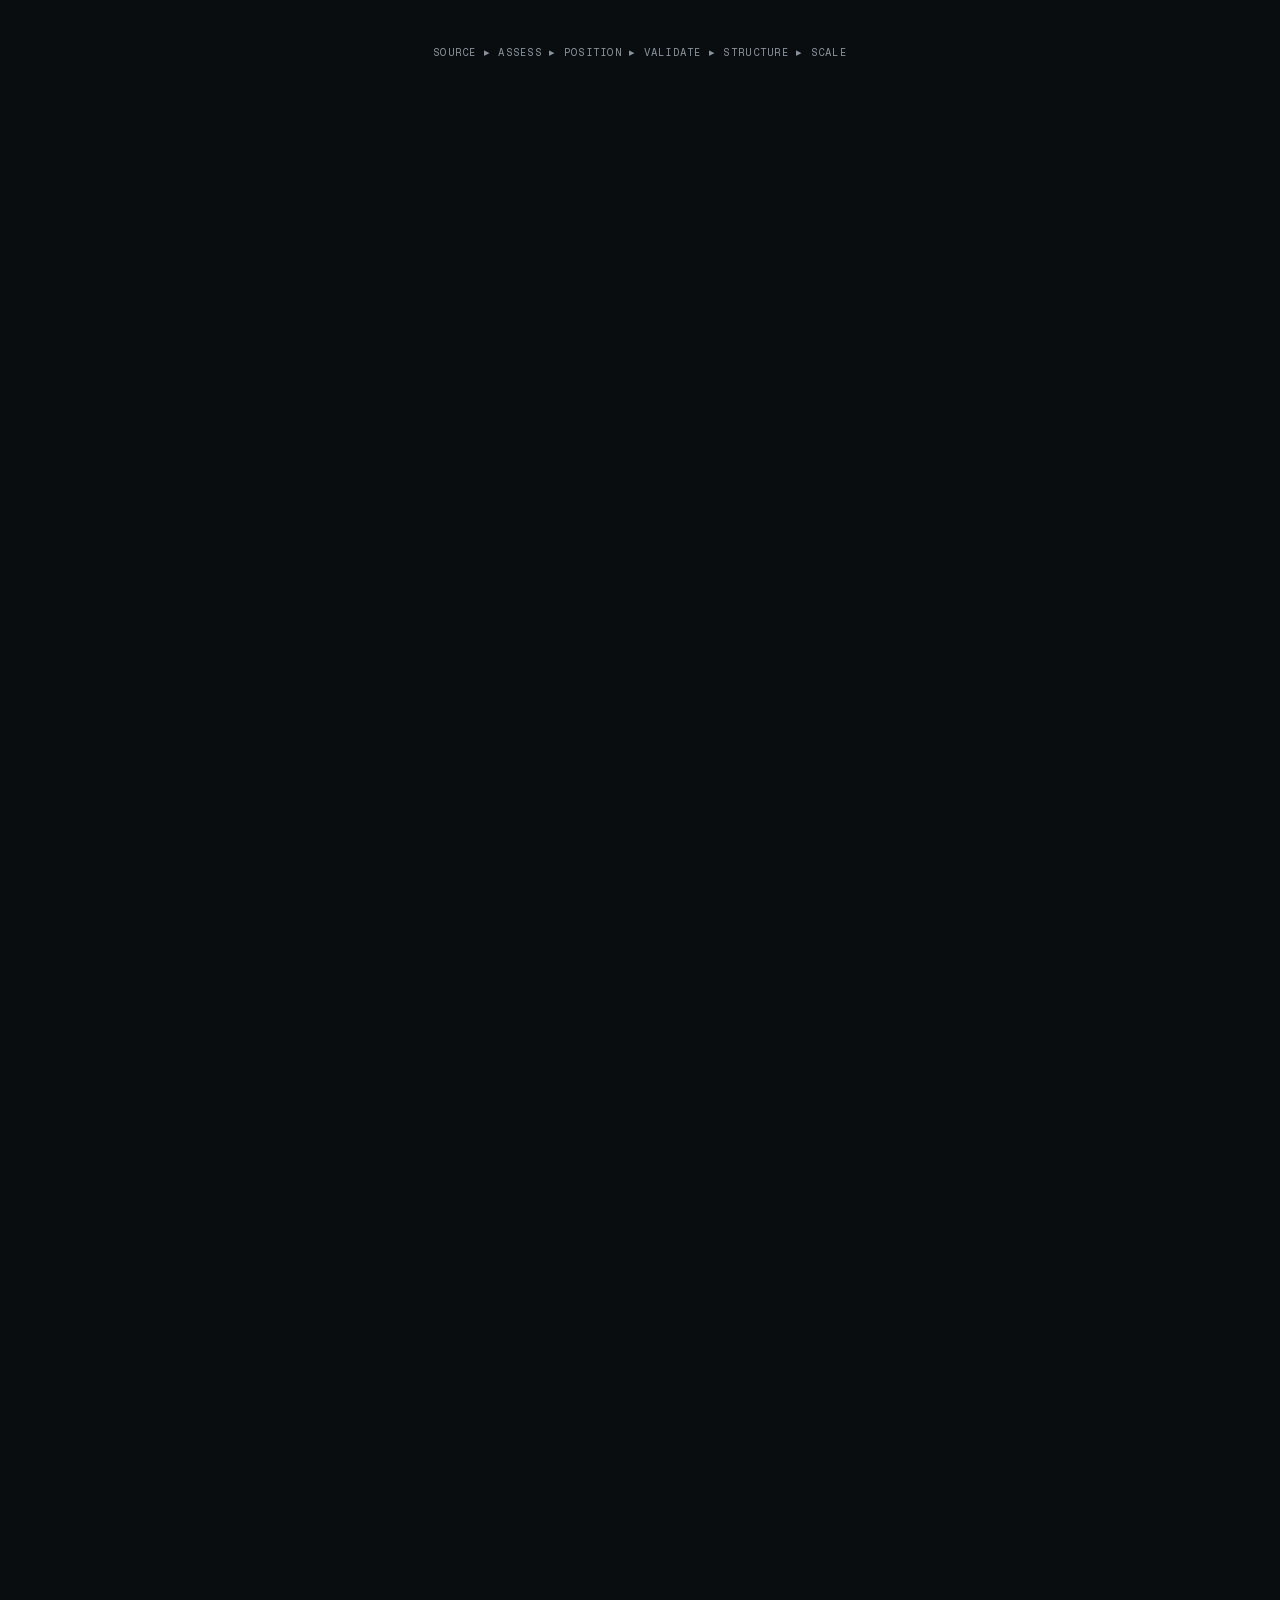
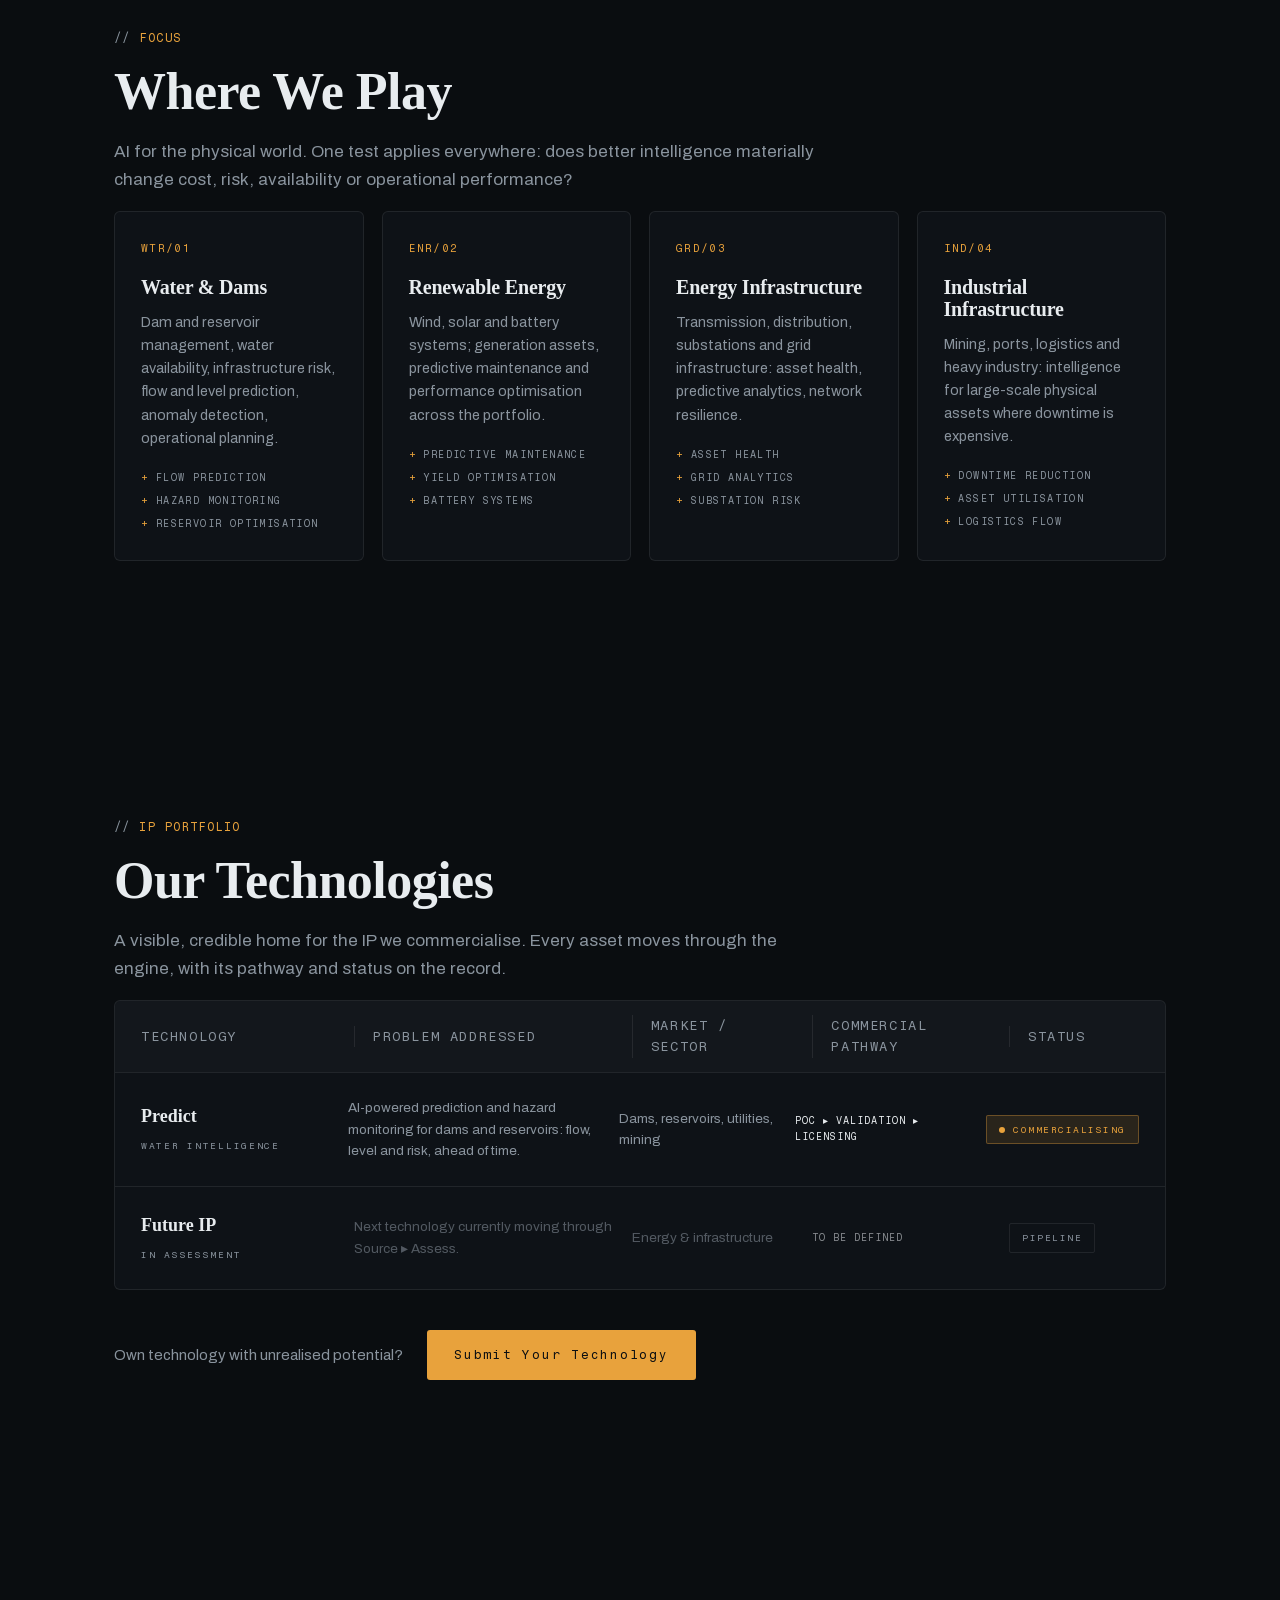
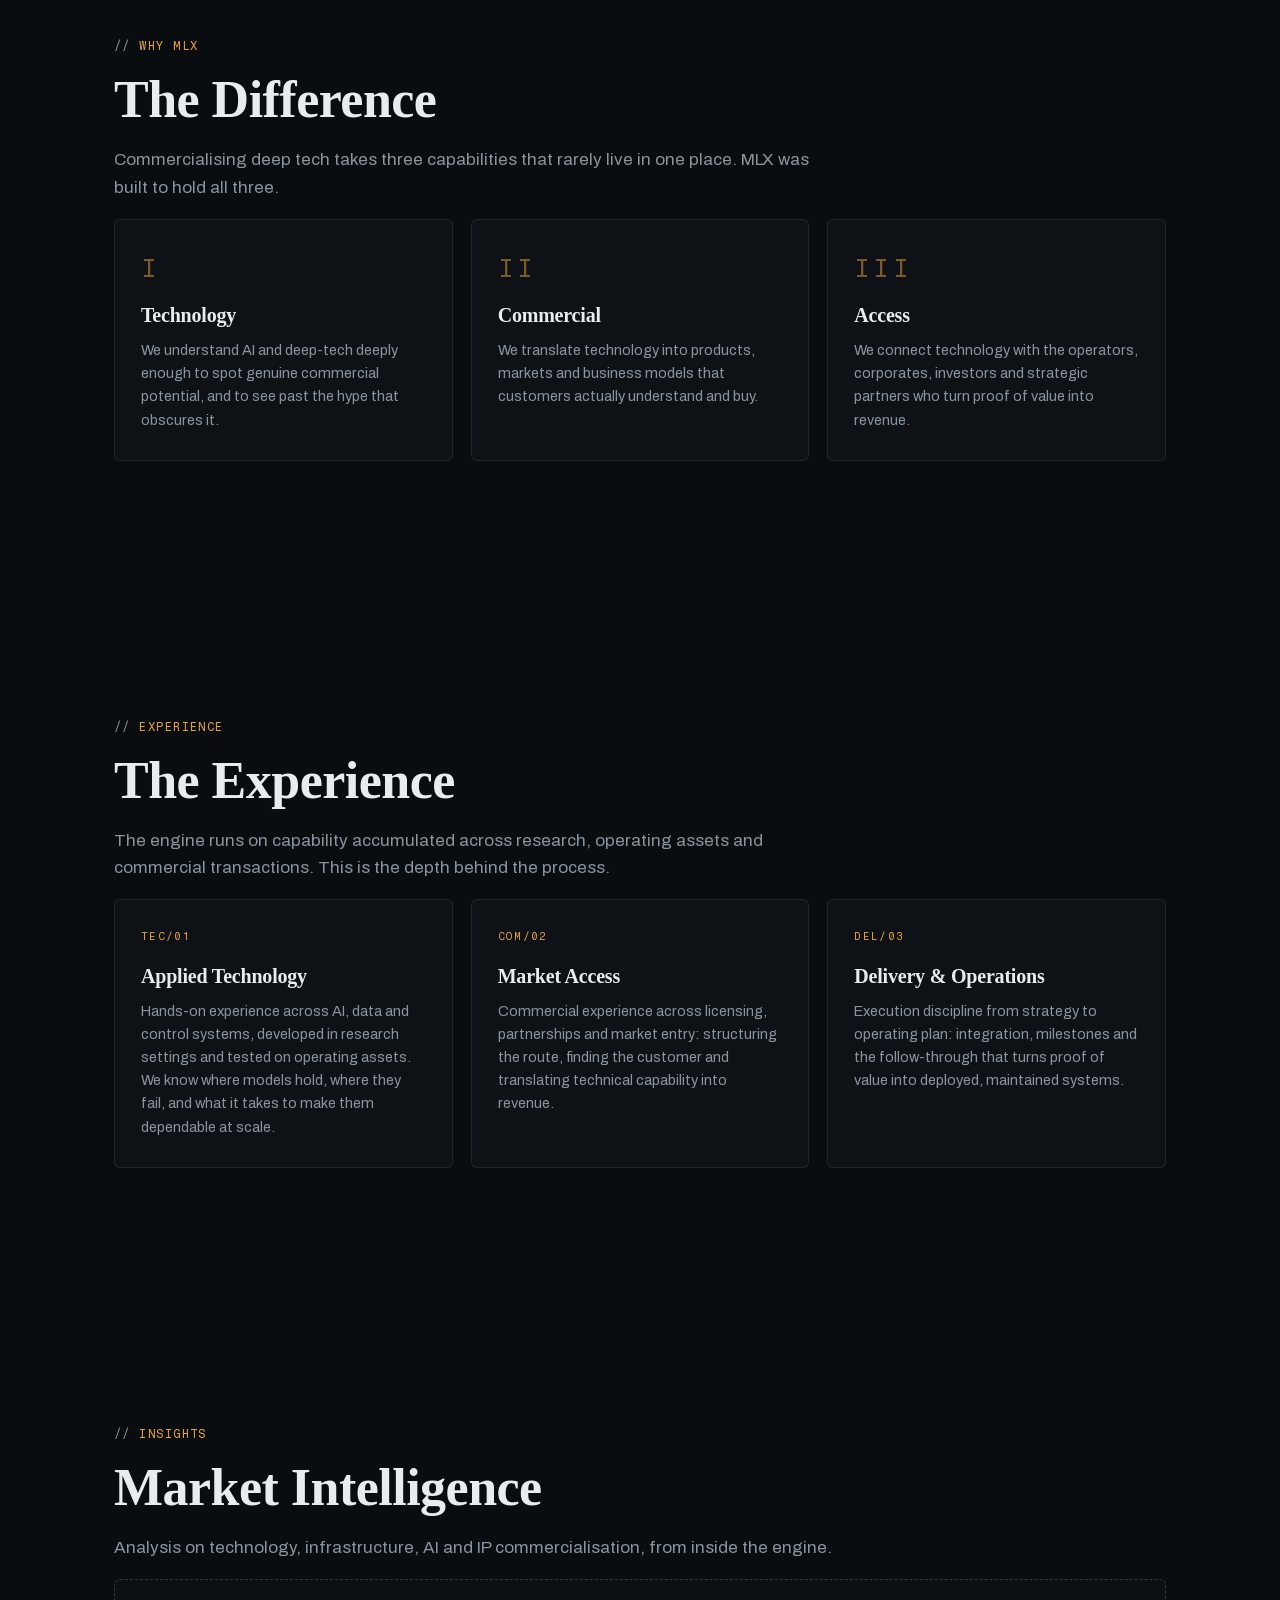
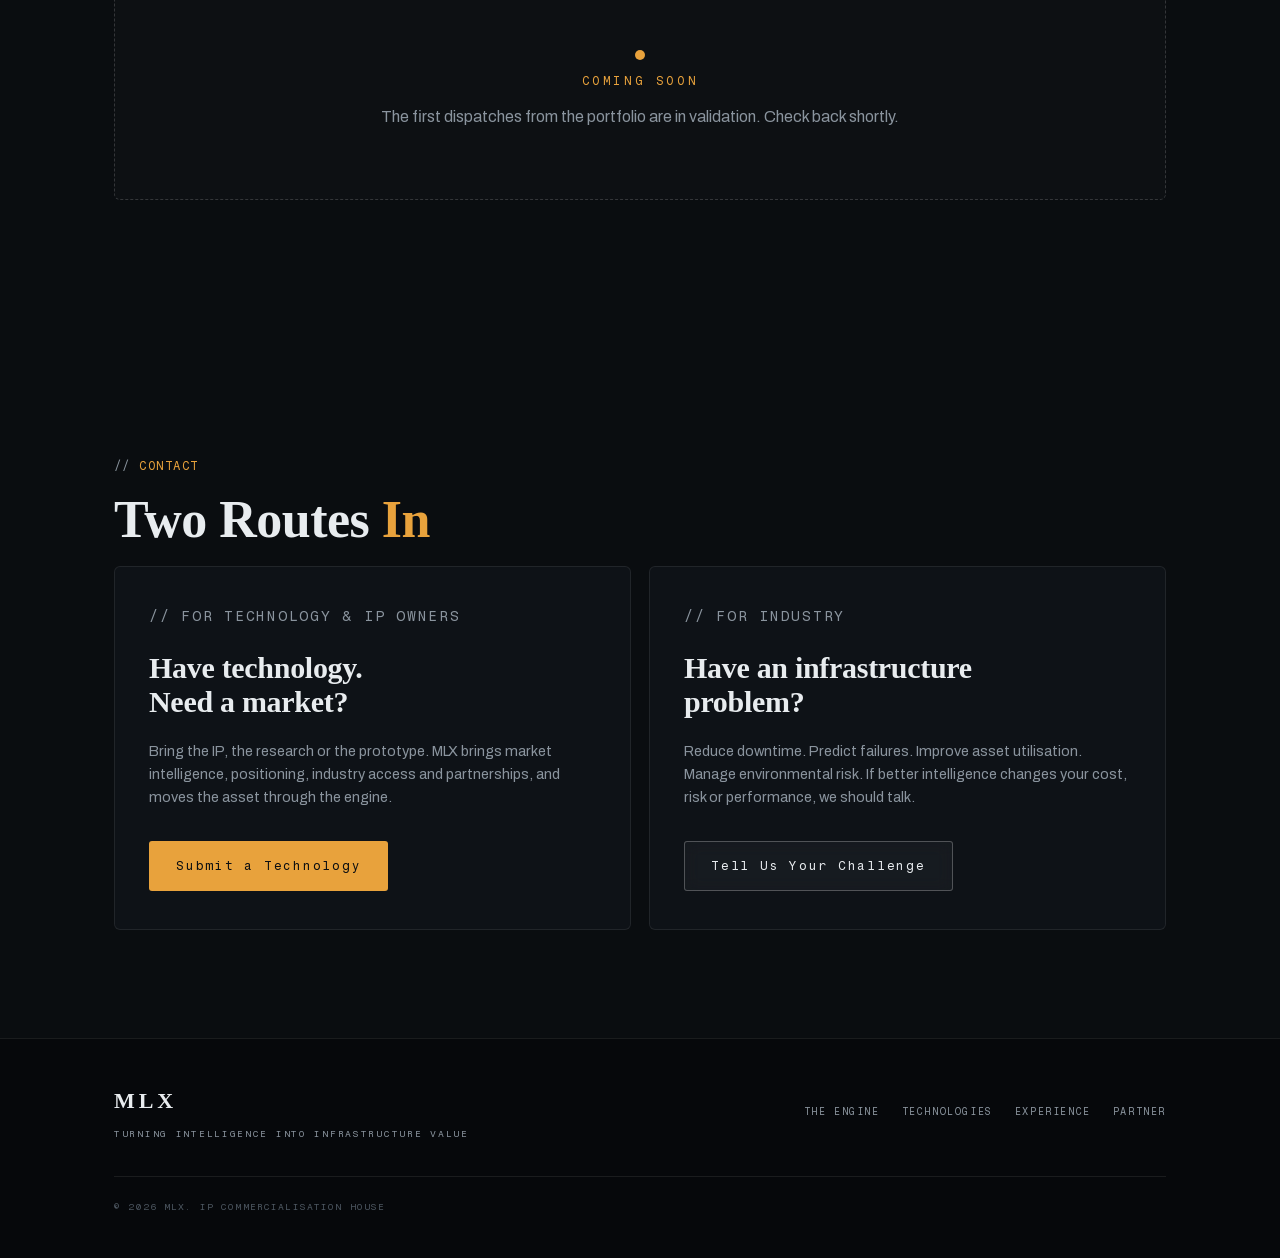
==== commit afd913ea: "Replace team member cards with institutional experience copy" ====
--- a/index.html
+++ b/index.html
@@ -27,7 +27,7 @@
     <a href="#engine" data-scroll>The Engine</a>
     <a href="#focus" data-scroll>Focus</a>
     <a href="#portfolio" data-scroll>Technologies</a>
-    <a href="#team" data-scroll>People</a>
+    <a href="#team" data-scroll>Experience</a>
     <a href="#insights" data-scroll>Insights</a>
   </nav>
   <a class="btn btn--accent nav__cta" href="#contact" data-scroll>Partner With Us</a>
@@ -39,7 +39,7 @@
   <a href="#focus" data-scroll>Focus</a>
   <a href="#portfolio" data-scroll>Technologies</a>
   <a href="#why" data-scroll>Why MLX</a>
-  <a href="#team" data-scroll>People</a>
+  <a href="#team" data-scroll>Experience</a>
   <a href="#insights" data-scroll>Insights</a>
   <a href="#contact" data-scroll class="nav-mobile__cta">Partner With Us</a>
 </div>
@@ -234,30 +234,28 @@
 
   <section class="team section" id="team">
     <div class="section-head">
-      <p class="mono tag reveal">PEOPLE</p>
-      <h2 class="reveal">The Team</h2>
-      <p class="section-head__sub reveal">
-        A small, senior team built around the three disciplines the engine requires.
+      <p class="mono tag reveal">EXPERIENCE</p>
+      <h2 class="reveal">The Experience</h2>
+      <p class="section-head__sub reveal">
+        The engine runs on capability accumulated across research, operating assets
+        and commercial transactions. This is the depth behind the process.
       </p>
     </div>
     <div class="grid grid--3">
-      <article class="card card--person reveal">
-        <div class="person__initials mono">SS</div>
-        <h3>Sabelo Sibanda</h3>
-        <p class="mono person__role">TECHNOLOGY &amp; AI</p>
-        <p>Connects emerging technologies and IP to practical applications, focused on what the technology can do, and how it becomes commercially viable.</p>
-      </article>
-      <article class="card card--person reveal">
-        <div class="person__initials mono">XL</div>
-        <h3>Xhantilomzi Lwana</h3>
-        <p class="mono person__role">COMMERCIALISATION &amp; MARKET ACCESS</p>
-        <p>Translates technology into markets, business models and commercial opportunities, the voice industry hears.</p>
-      </article>
-      <article class="card card--person reveal">
-        <div class="person__initials mono">MH</div>
-        <h3>Mark Hinton</h3>
-        <p class="mono person__role">OPERATIONS, INTEGRATION &amp; EXECUTION</p>
-        <p>The connector who turns strategy into coordinated action, and keeps proof of value moving toward commercial reality.</p>
+      <article class="card reveal">
+        <div class="card__icon mono">TEC/01</div>
+        <h3>Applied Technology</h3>
+        <p>Hands-on experience across AI, data and control systems, developed in research settings and tested on operating assets. We know where models hold, where they fail, and what it takes to make them dependable at scale.</p>
+      </article>
+      <article class="card reveal">
+        <div class="card__icon mono">COM/02</div>
+        <h3>Market Access</h3>
+        <p>Commercial experience across licensing, partnerships and market entry: structuring the route, finding the customer and translating technical capability into revenue.</p>
+      </article>
+      <article class="card reveal">
+        <div class="card__icon mono">DEL/03</div>
+        <h3>Delivery &amp; Operations</h3>
+        <p>Execution discipline from strategy to operating plan: integration, milestones and the follow-through that turns proof of value into deployed, maintained systems.</p>
       </article>
     </div>
   </section>
@@ -316,7 +314,7 @@
       <nav class="footer__links mono">
         <a href="#engine" data-scroll>THE ENGINE</a>
         <a href="#portfolio" data-scroll>TECHNOLOGIES</a>
-        <a href="#team" data-scroll>PEOPLE</a>
+        <a href="#team" data-scroll>EXPERIENCE</a>
         <a href="#contact" data-scroll>PARTNER</a>
       </nav>
       <p class="footer__copy mono">&copy; 2026 MLX. IP COMMERCIALISATION HOUSE</p>
--- a/css/styles.css
+++ b/css/styles.css
@@ -204,12 +204,6 @@
 .card__meta li { font-size:10px; color:var(--muted); letter-spacing:0.14em; }
 .card__meta li::before { content:'+ '; color:var(--accent); }
 .card--pillar .stage__num { display:inline-block; font-size:26px; color:rgba(232,162,60,0.5); margin-bottom:16px; }
-.person__initials {
-  width:52px; height:52px; border-radius:50%; display:flex; align-items:center; justify-content:center;
-  border:1px solid var(--line-hi); color:var(--accent); font-size:13px; margin-bottom:20px;
-  background:radial-gradient(circle at 30% 30%, rgba(232,162,60,0.14), transparent 70%);
-}
-.person__role { color:var(--accent) !important; font-size:10.5px !important; margin:4px 0 14px; }
 
 /* ---------- portfolio ---------- */
 .portfolio__table { border:1px solid var(--line); border-radius:6px; overflow:hidden; background:var(--panel); backdrop-filter:blur(12px); }
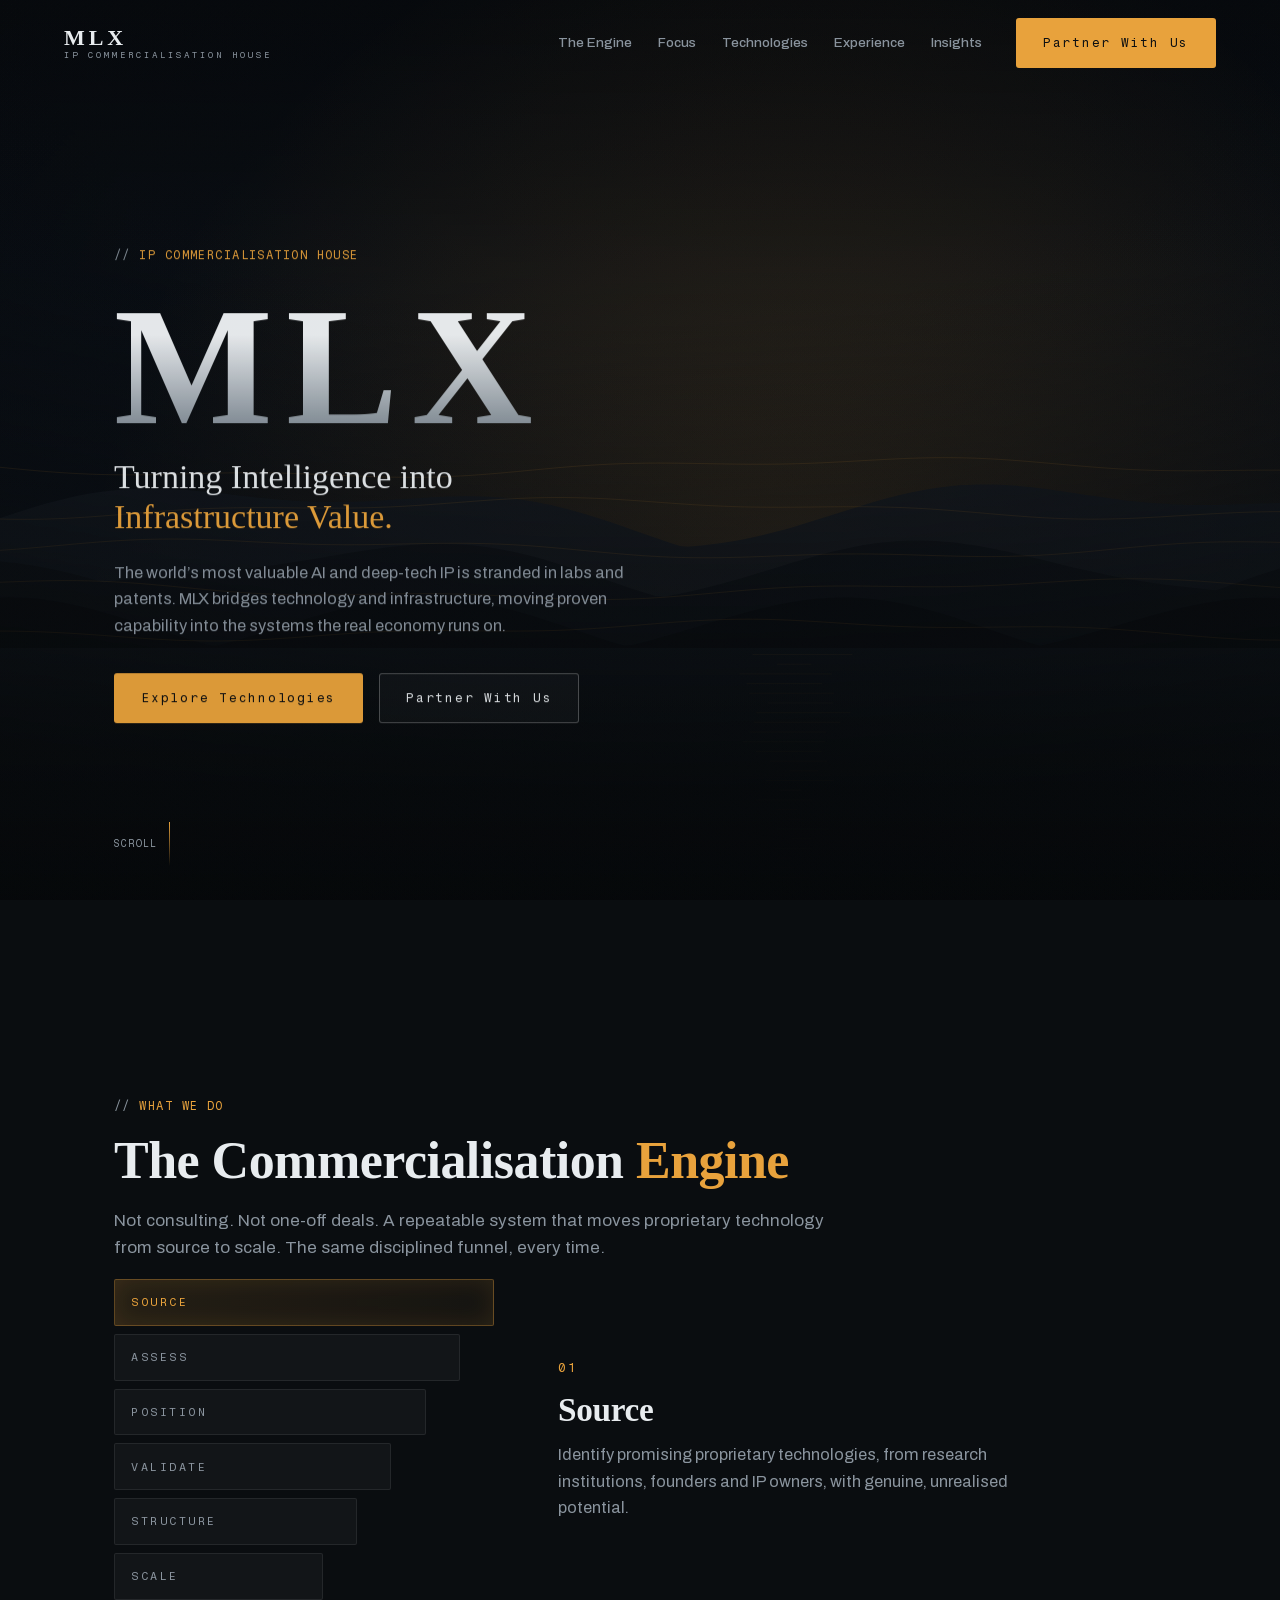
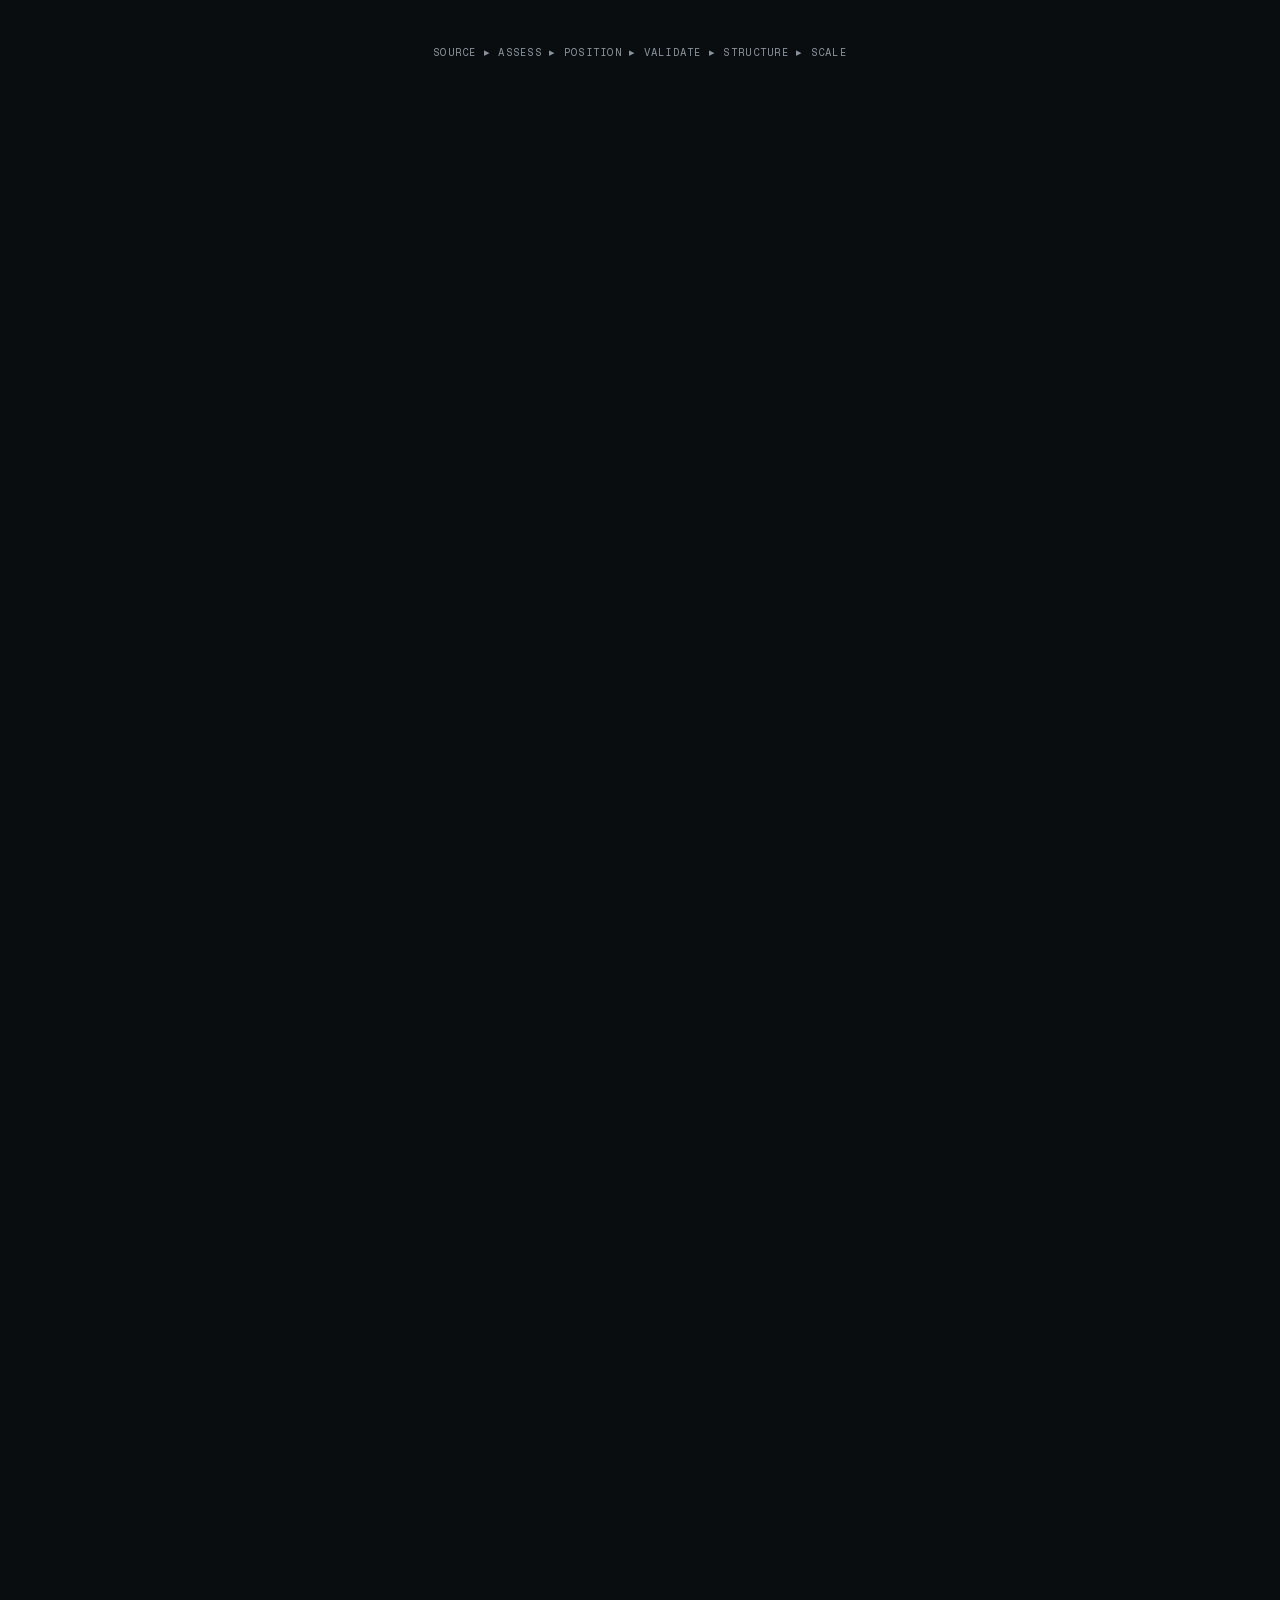
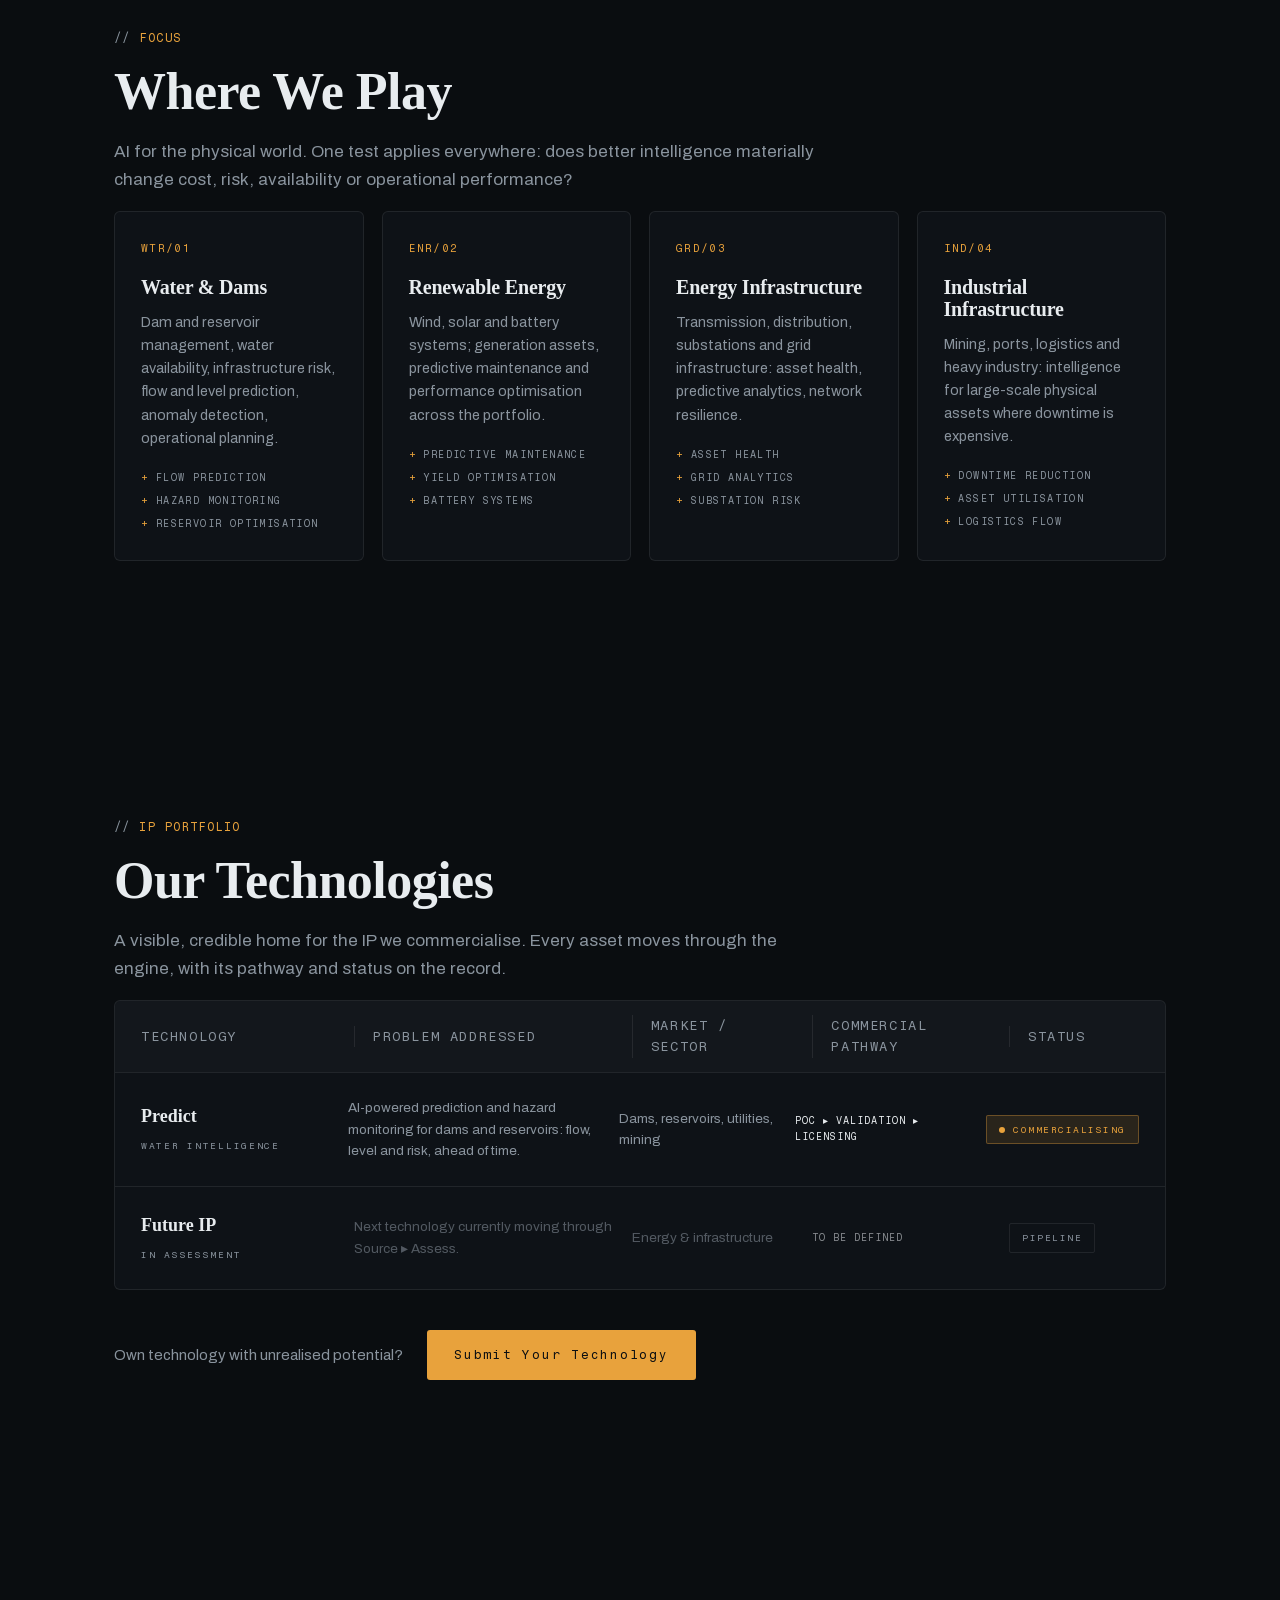
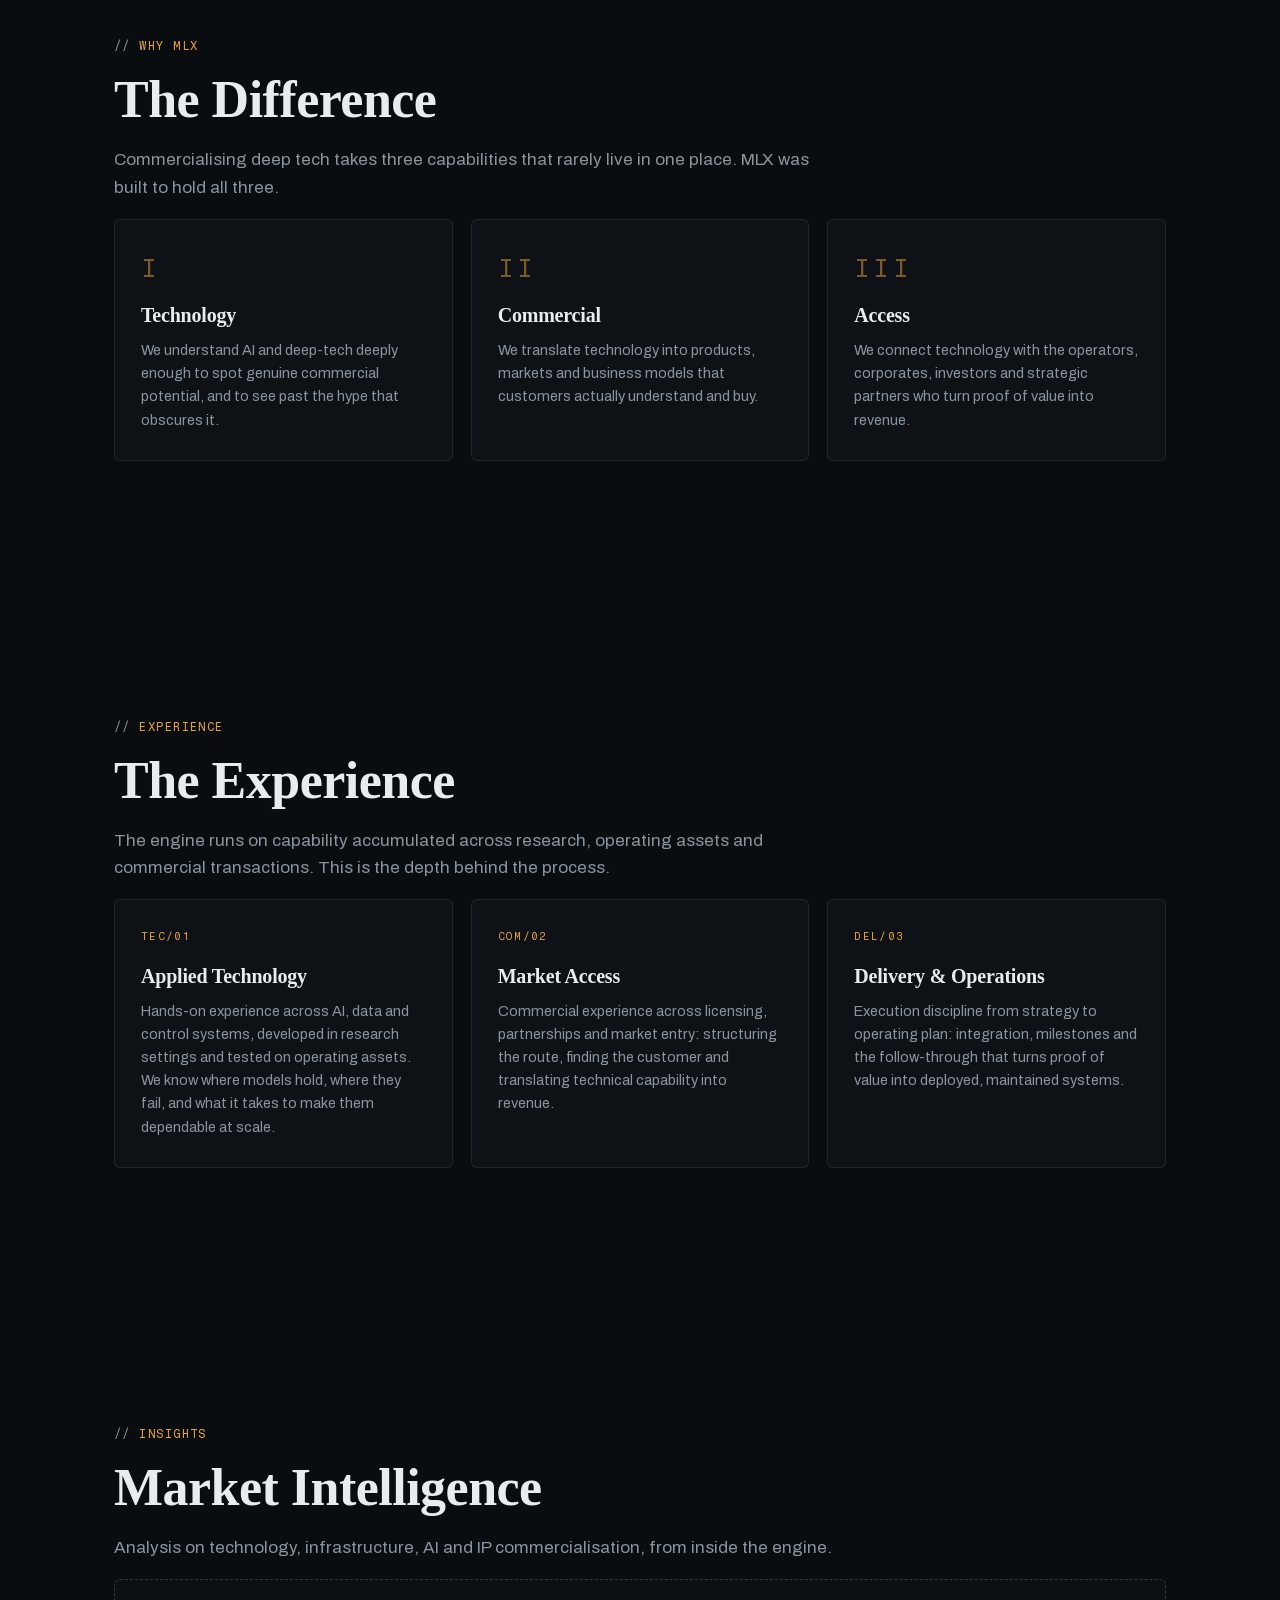
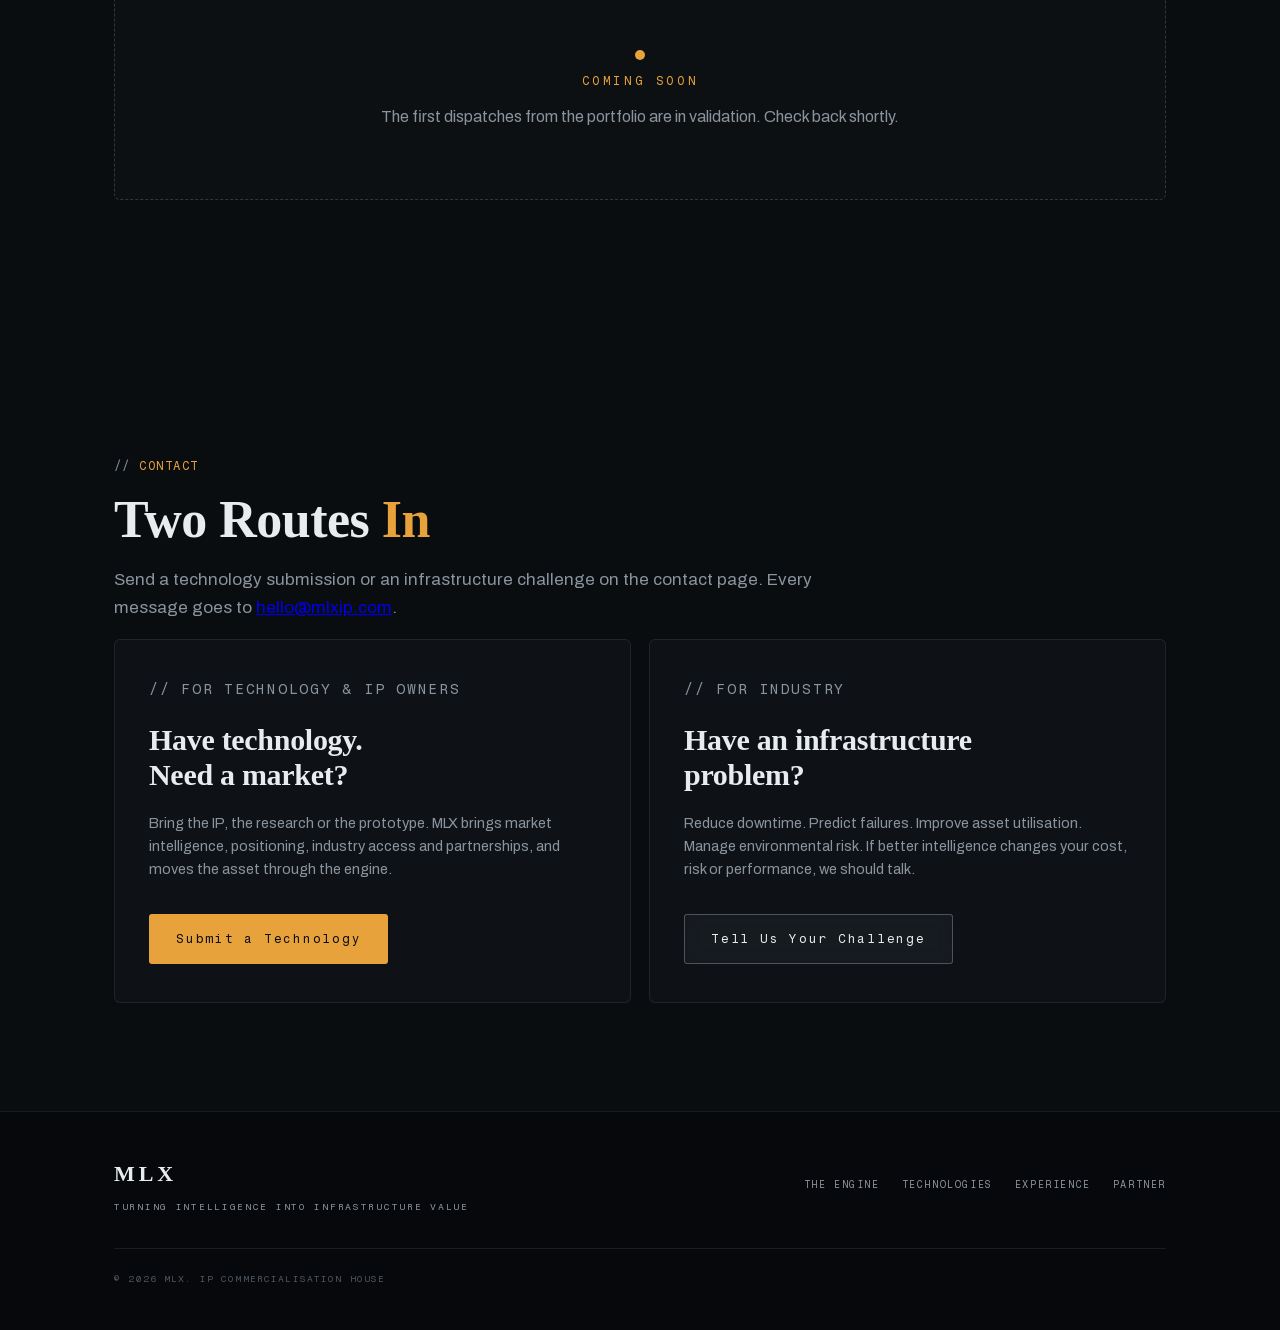
==== commit 14f5a901: "Add contact page with form to hello@mlxip.com; wire CTAs; guard matchMedia crash" ====
--- a/index.html
+++ b/index.html
@@ -30,7 +30,7 @@
     <a href="#team" data-scroll>Experience</a>
     <a href="#insights" data-scroll>Insights</a>
   </nav>
-  <a class="btn btn--accent nav__cta" href="#contact" data-scroll>Partner With Us</a>
+  <a class="btn btn--accent nav__cta" href="contact.html" data-scroll>Partner With Us</a>
   <button class="nav__burger" id="nav-burger" aria-label="Menu"><span></span><span></span><span></span></button>
 </header>
 
@@ -41,7 +41,7 @@
   <a href="#why" data-scroll>Why MLX</a>
   <a href="#team" data-scroll>Experience</a>
   <a href="#insights" data-scroll>Insights</a>
-  <a href="#contact" data-scroll class="nav-mobile__cta">Partner With Us</a>
+  <a href="contact.html" data-scroll class="nav-mobile__cta">Partner With Us</a>
 </div>
 
 <main>
@@ -58,7 +58,7 @@
       </p>
       <div class="hero__ctas reveal">
         <a class="btn btn--accent" href="#portfolio" data-scroll>Explore Technologies</a>
-        <a class="btn btn--ghost" href="#contact" data-scroll>Partner With Us</a>
+        <a class="btn btn--ghost" href="contact.html" data-scroll>Partner With Us</a>
       </div>
     </div>
     <div class="hero__scrollcue mono" aria-hidden="true">
@@ -200,7 +200,7 @@
 
     <div class="portfolio__cta reveal">
       <p>Own technology with unrealised potential?</p>
-      <a class="btn btn--accent" href="#contact" data-scroll>Submit Your Technology</a>
+      <a class="btn btn--accent" href="contact.html?type=technology">Submit Your Technology</a>
     </div>
   </section>
 
@@ -280,6 +280,10 @@
     <div class="section-head">
       <p class="mono tag reveal">CONTACT</p>
       <h2 class="reveal">Two Routes <em>In</em></h2>
+      <p class="section-head__sub reveal">
+        Send a technology submission or an infrastructure challenge on the contact page.
+        Every message goes to <a href="mailto:hello@mlxip.com">hello@mlxip.com</a>.
+      </p>
     </div>
     <div class="grid grid--2 contact__routes">
       <article class="card card--route reveal">
@@ -290,7 +294,7 @@
           positioning, industry access and partnerships, and moves the asset
           through the engine.
         </p>
-        <a class="btn btn--accent" href="mailto:technologies@mlx.example?subject=Technology%20Submission" target="_blank" rel="noopener">Submit a Technology</a>
+        <a class="btn btn--accent" href="contact.html?type=technology">Submit a Technology</a>
       </article>
       <article class="card card--route reveal">
         <p class="mono tag">FOR INDUSTRY</p>
@@ -300,7 +304,7 @@
           environmental risk. If better intelligence changes your cost, risk or
           performance, we should talk.
         </p>
-        <a class="btn btn--ghost" href="mailto:partners@mlx.example?subject=Infrastructure%20Challenge" target="_blank" rel="noopener">Tell Us Your Challenge</a>
+        <a class="btn btn--ghost" href="contact.html?type=challenge">Tell Us Your Challenge</a>
       </article>
     </div>
   </section>
@@ -315,7 +319,7 @@
         <a href="#engine" data-scroll>THE ENGINE</a>
         <a href="#portfolio" data-scroll>TECHNOLOGIES</a>
         <a href="#team" data-scroll>EXPERIENCE</a>
-        <a href="#contact" data-scroll>PARTNER</a>
+        <a href="contact.html" data-scroll>PARTNER</a>
       </nav>
       <p class="footer__copy mono">&copy; 2026 MLX. IP COMMERCIALISATION HOUSE</p>
     </div>
--- a/css/styles.css
+++ b/css/styles.css
@@ -109,6 +109,8 @@
   transition:color .25s ease; position:relative;
 }
 .nav__links a::after { content:''; position:absolute; left:0; bottom:-6px; width:0; height:1px; background:var(--accent); transition:width .25s ease; }
+.nav__links a.nav__is-active { color:var(--text); }
+.nav__links a.nav__is-active::after { width:100%; }
 .nav__links a:hover { color:var(--text); }
 .nav__links a:hover::after { width:100%; }
 .nav__burger { display:none; background:none; border:0; cursor:pointer; flex-direction:column; gap:5px; padding:6px; }
@@ -241,7 +243,52 @@
   animation:pulse 2s infinite;
 }
 
-/* ---------- contact ---------- */
+/* ---------- contact page ---------- */
+.contact-hero { max-width:var(--maxw); margin:0 auto; padding:clamp(70px,10vh,130px) var(--pad) 0; }
+.contact-hero h1 { font-size:clamp(38px,5.2vw,66px); line-height:1.04; letter-spacing:-0.02em; }
+.contact-hero__sub { color:var(--muted); font-size:17px; max-width:780px; margin-top:20px; }
+
+/* ---------- contact form ---------- */
+.contact-form {
+  background:var(--panel); border:1px solid var(--line); border-radius:8px;
+  padding:clamp(26px,3.4vw,42px); backdrop-filter:blur(12px); margin-top:48px;
+}
+.form-intent { display:flex; gap:12px; flex-wrap:wrap; }
+.form-intent input { position:absolute; opacity:0; pointer-events:none; }
+.form-intent label {
+  flex:1 1 0; min-width:210px; padding:15px 18px; cursor:pointer; color:var(--text);
+  background:rgba(255,255,255,0.03); border:1px solid var(--line); border-radius:6px;
+  transition:border-color .2s ease, background .2s ease;
+}
+.form-intent label:hover { border-color:var(--line-hi); }
+.form-intent input:checked + label { border-color:var(--accent); background:var(--accent-dim); }
+.form-intent label b { font-family:var(--font-head); font-weight:700; font-size:15px; display:block; }
+.form-intent label small { font-family:var(--font-mono); font-size:10.5px; color:var(--muted); display:block; margin-top:6px; letter-spacing:0.05em; }
+.form-grid { display:grid; grid-template-columns:repeat(2,1fr); gap:16px; margin-top:26px; }
+.field { position:relative; }
+.field.wide { grid-column:1 / -1; }
+.field > span { display:block; font-family:var(--font-mono); font-size:10px; letter-spacing:0.12em; color:var(--muted); margin-bottom:9px; }
+.field input, .field textarea {
+  width:100%; background:rgba(255,255,255,0.045); border:1px solid var(--line); border-radius:5px;
+  color:var(--text); padding:13px 14px; font-family:var(--font-body); font-size:15px;
+  transition:border-color .2s ease, box-shadow .2s ease;
+}
+.field input:focus, .field textarea:focus { outline:none; border-color:var(--accent); box-shadow:0 0 0 2px rgba(232,162,60,0.12); }
+.field textarea { min-height:150px; resize:vertical; }
+.form-actions { display:flex; align-items:center; gap:16px; flex-wrap:wrap; margin-top:8px; }
+.form-note { color:var(--muted); font-size:12.5px; }
+.form-note a { color:var(--text); text-decoration:none; border-bottom:1px solid var(--line-hi); }
+.form-note a:hover { color:var(--accent); }
+.form-status { display:none; margin-top:18px; font-size:14.5px; }
+.form-status.show { display:block; }
+.form-status.ok { color:#93C19E; }
+.form-status.err { color:#DF8A6B; }
+@media (max-width:760px) {
+  .form-intent { flex-direction:column; }
+  .form-grid { grid-template-columns:1fr; }
+}
+
+/* ---------- contact routes (home + page) ---------- */
 .card--route { padding:38px 34px; display:flex; flex-direction:column; align-items:flex-start; gap:6px; }
 .card--route h3 { font-size:clamp(24px, 2.4vw, 30px); margin-bottom:14px; line-height:1.15; }
 .card--route p:not(.tag) { color:var(--muted); margin-bottom:26px; }
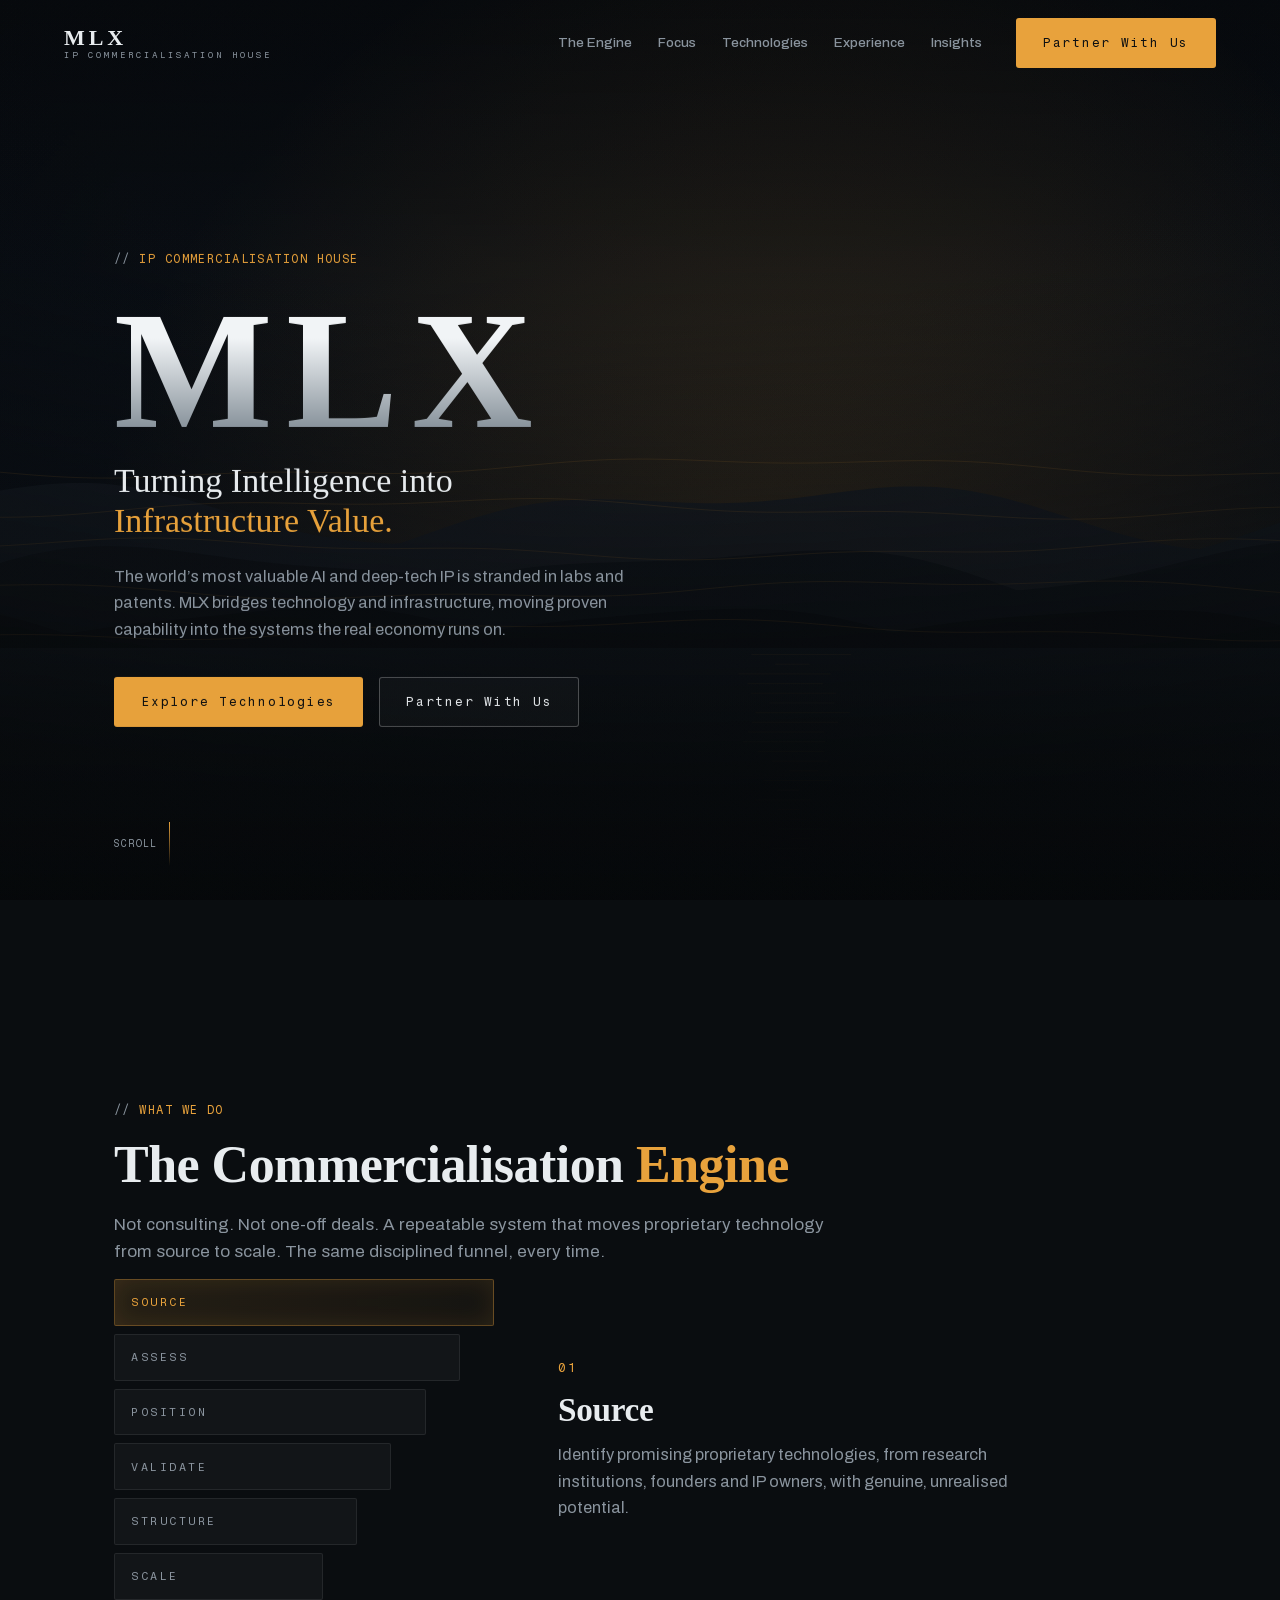
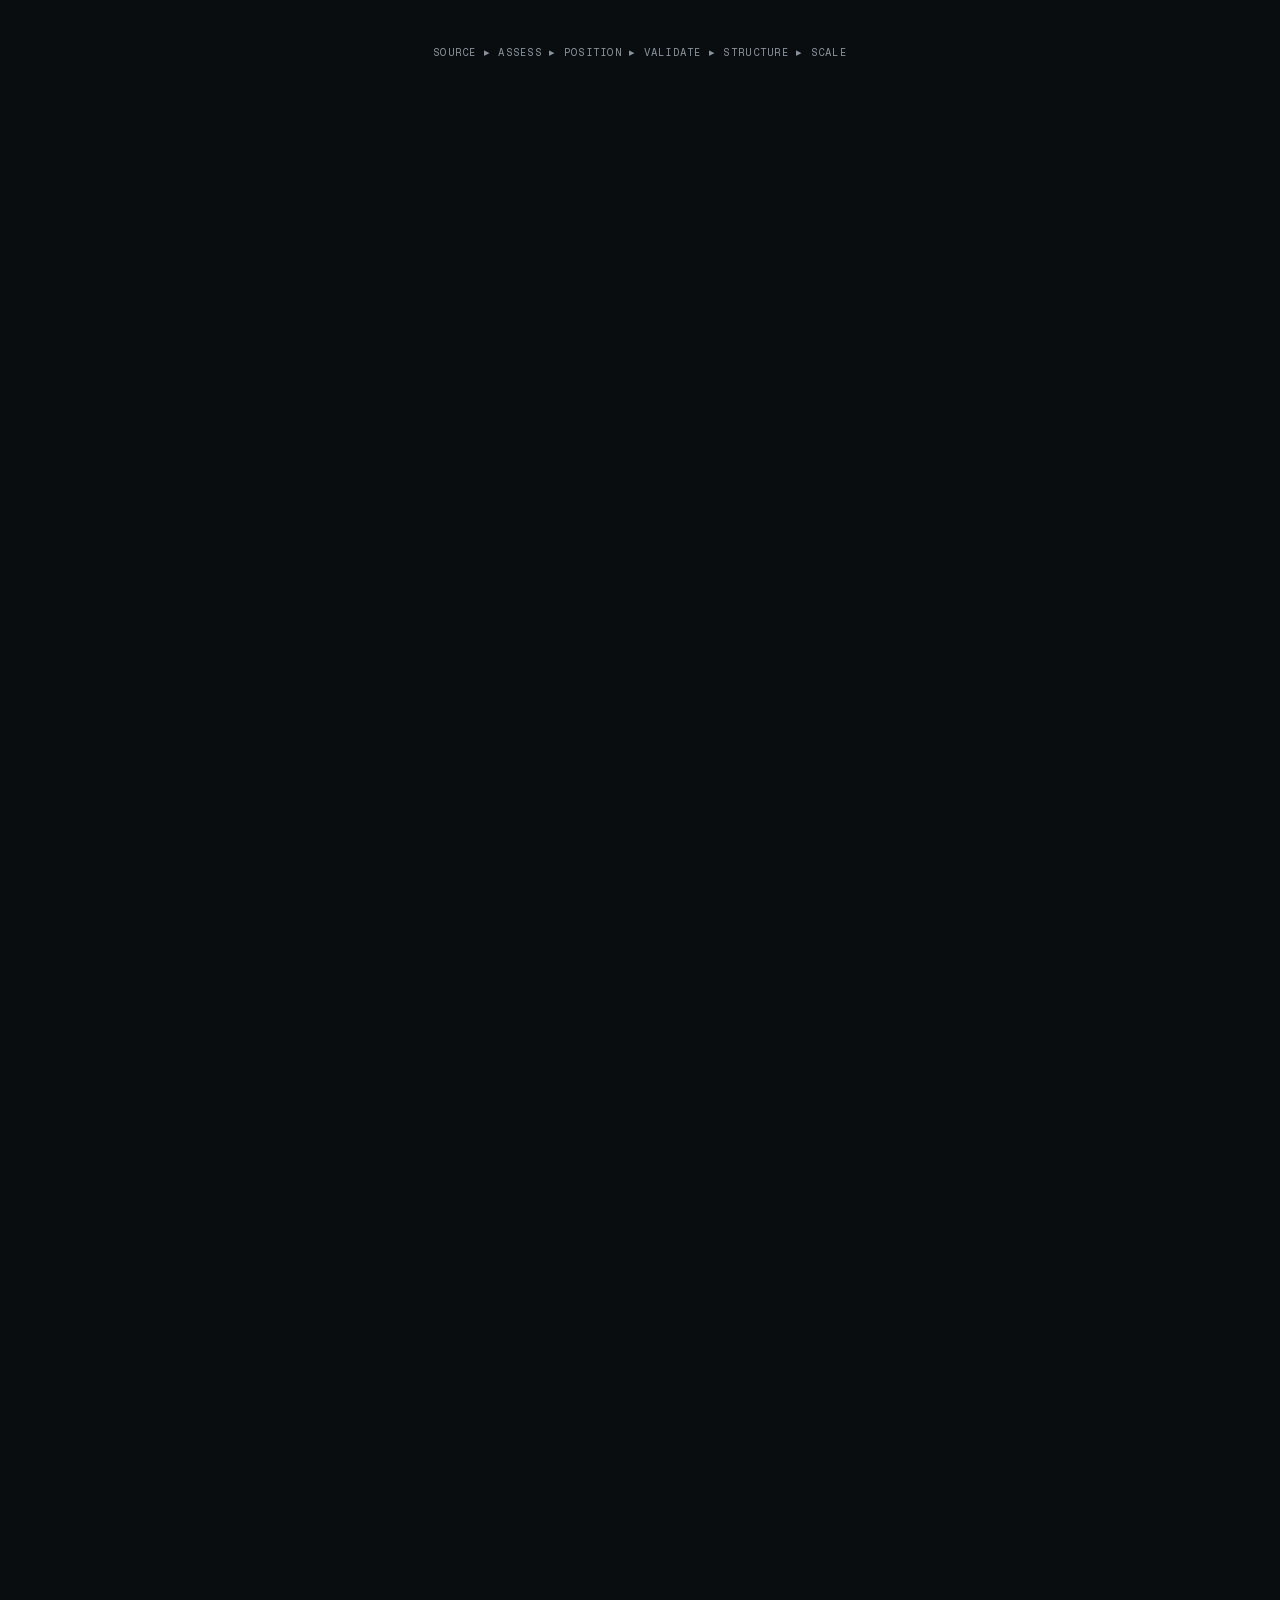
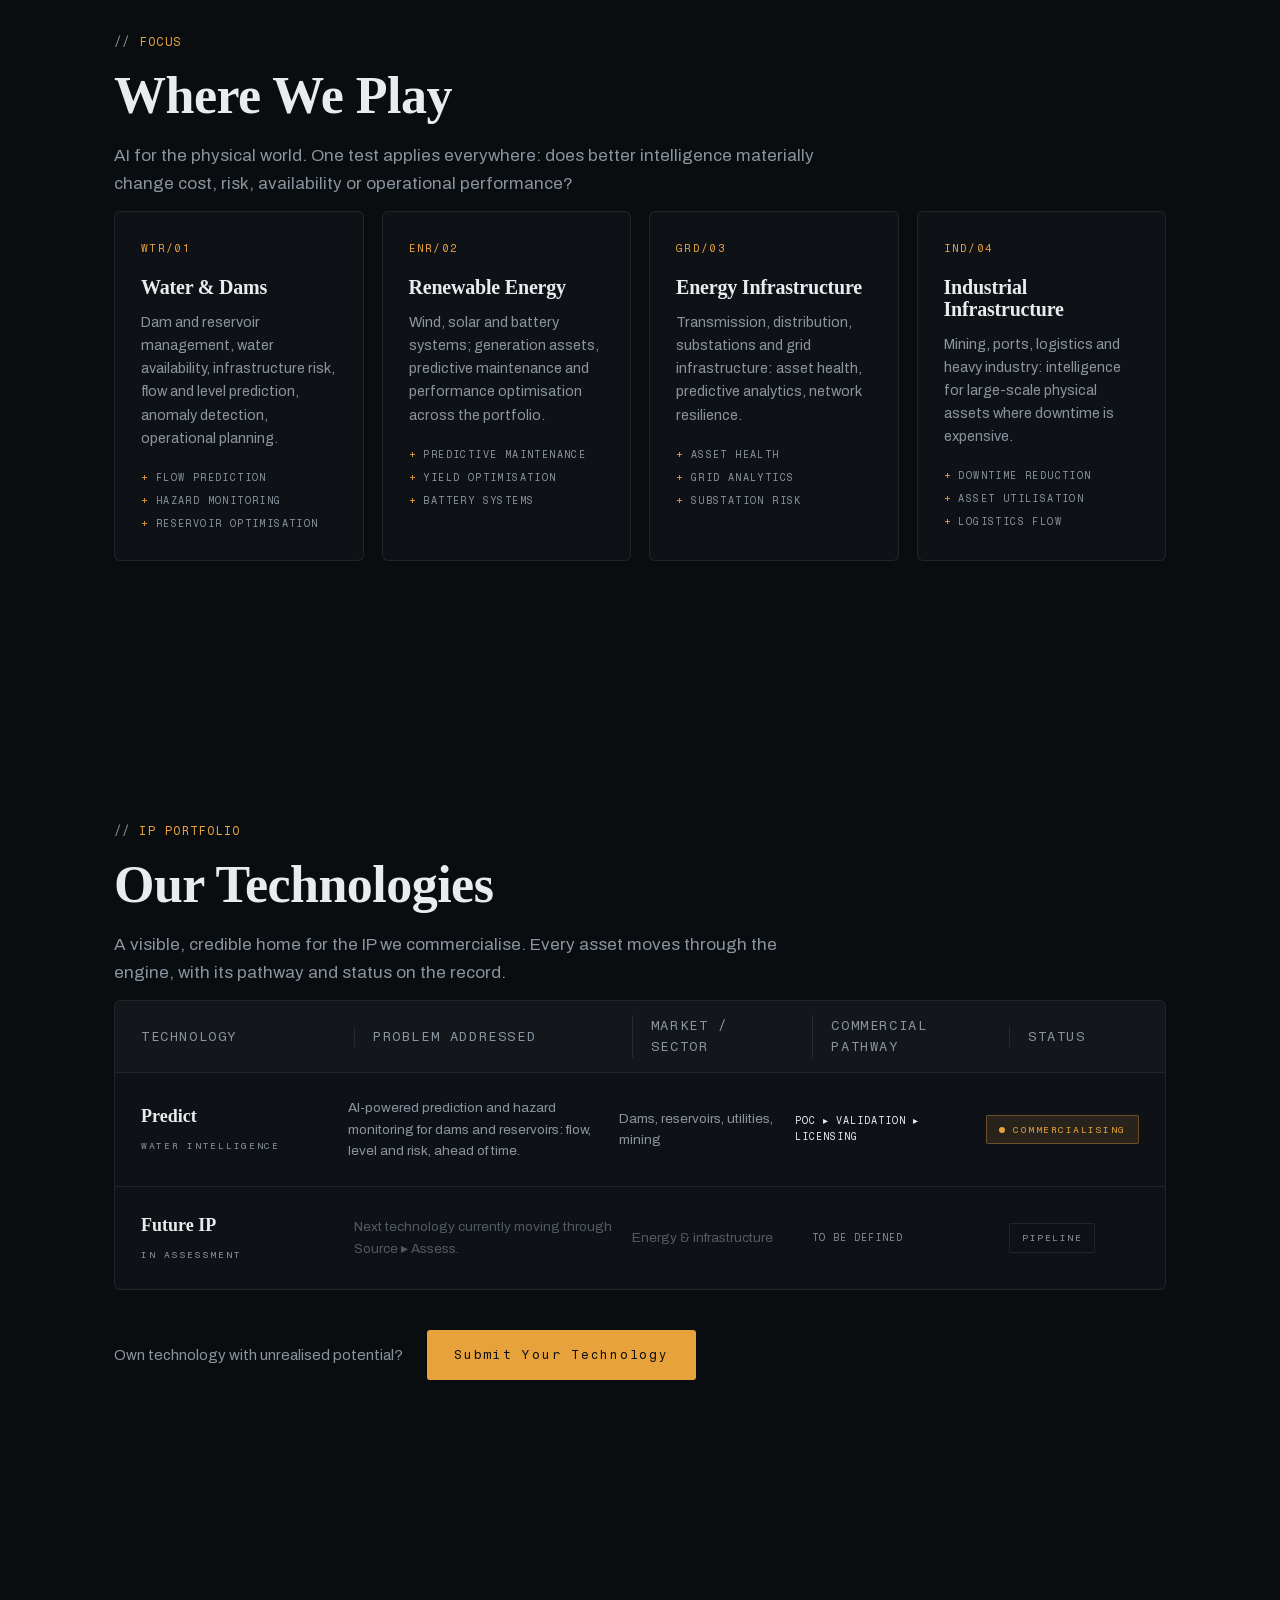
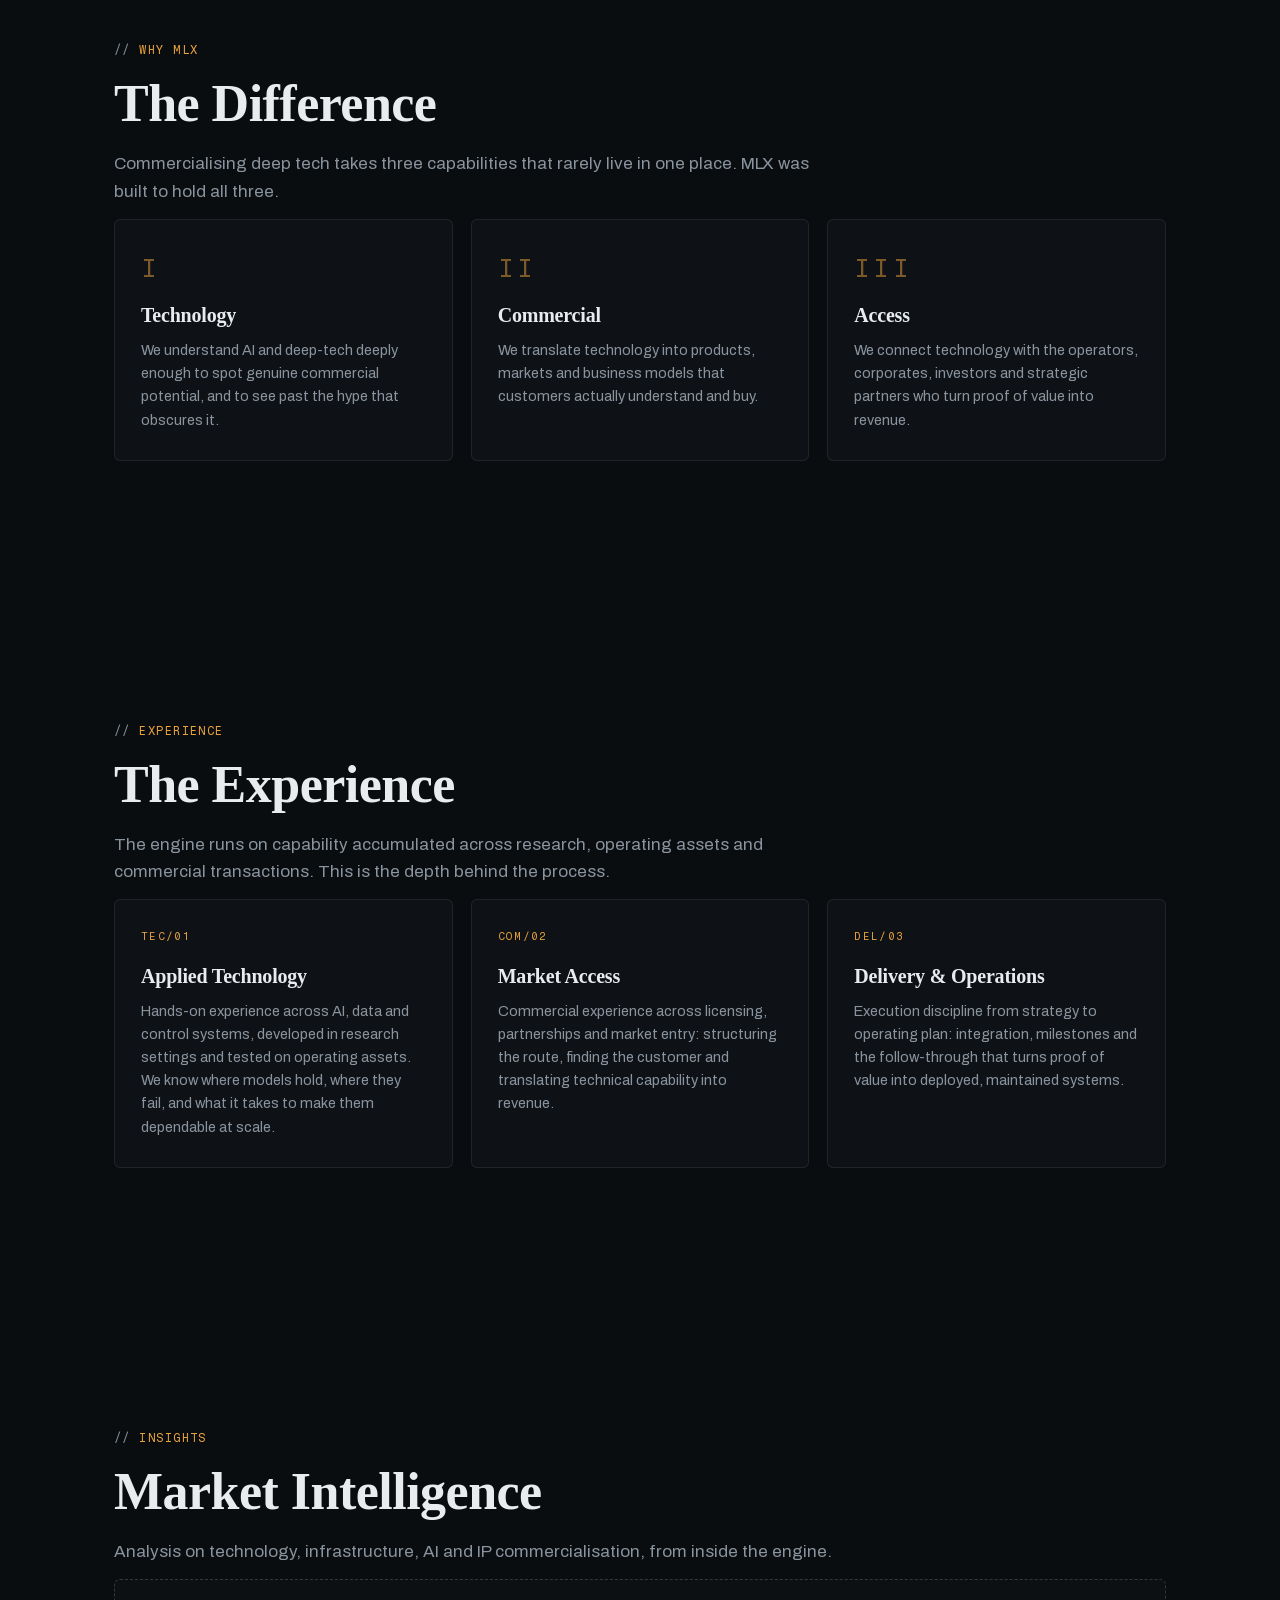
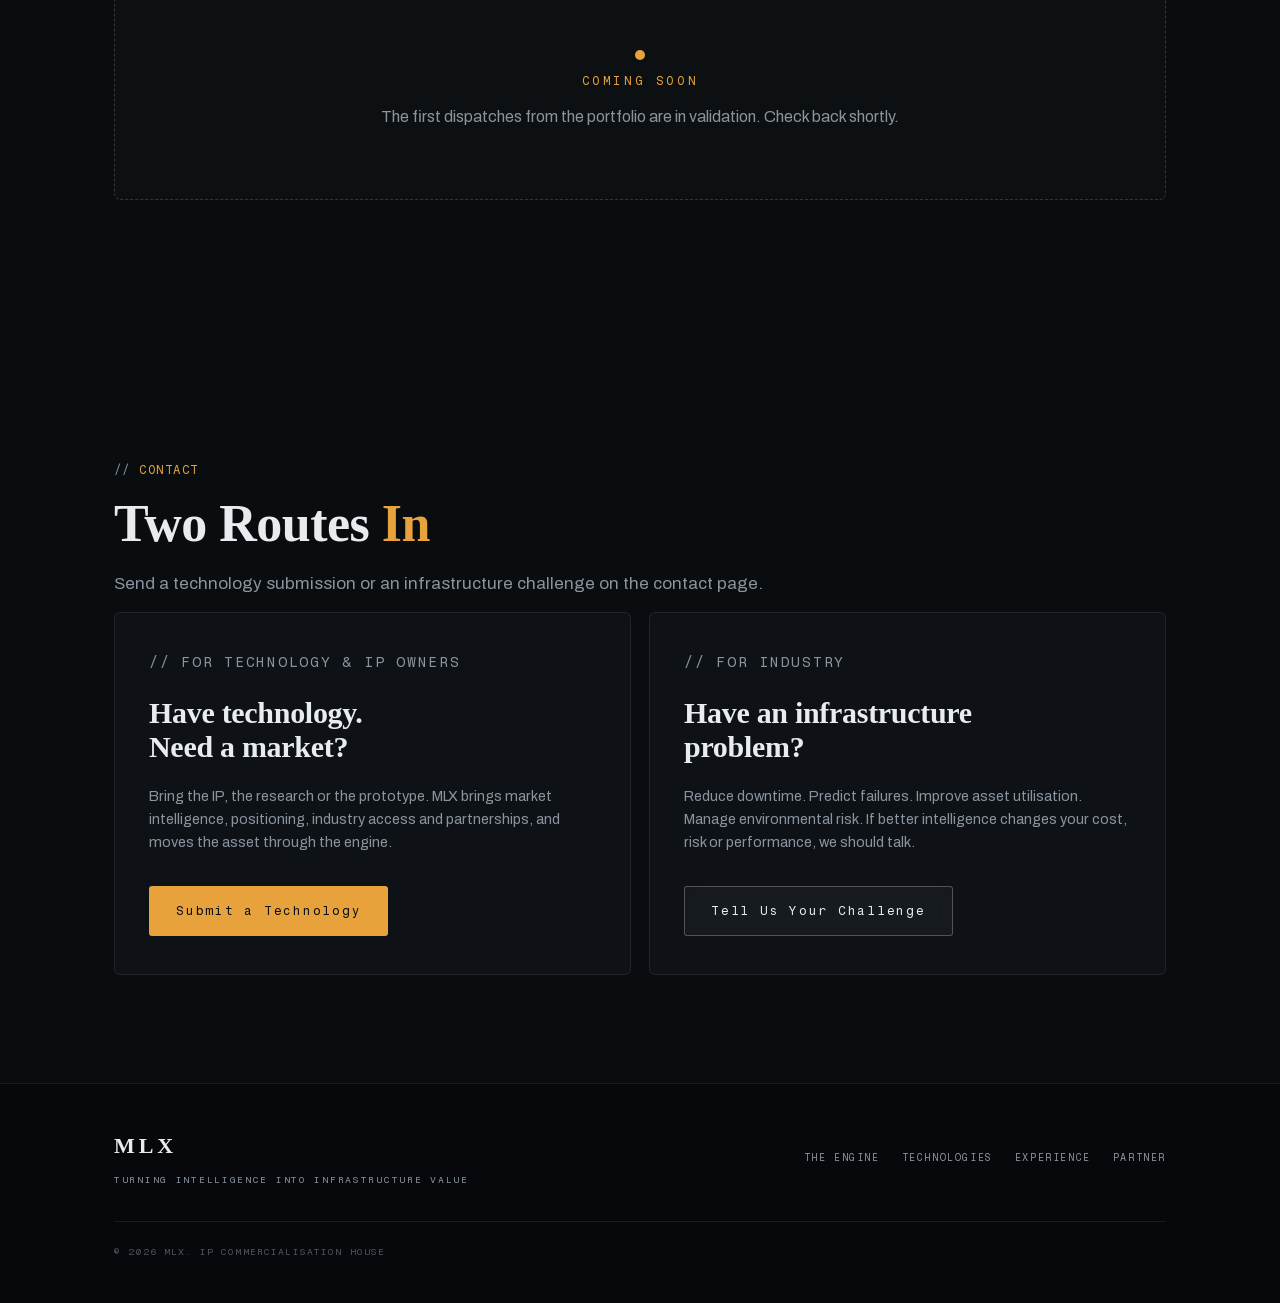
==== commit 6a5ea221: "Drop email line from home contact intro" ====
--- a/index.html
+++ b/index.html
@@ -282,7 +282,6 @@
       <h2 class="reveal">Two Routes <em>In</em></h2>
       <p class="section-head__sub reveal">
         Send a technology submission or an infrastructure challenge on the contact page.
-        Every message goes to <a href="mailto:hello@mlxip.com">hello@mlxip.com</a>.
       </p>
     </div>
     <div class="grid grid--2 contact__routes">
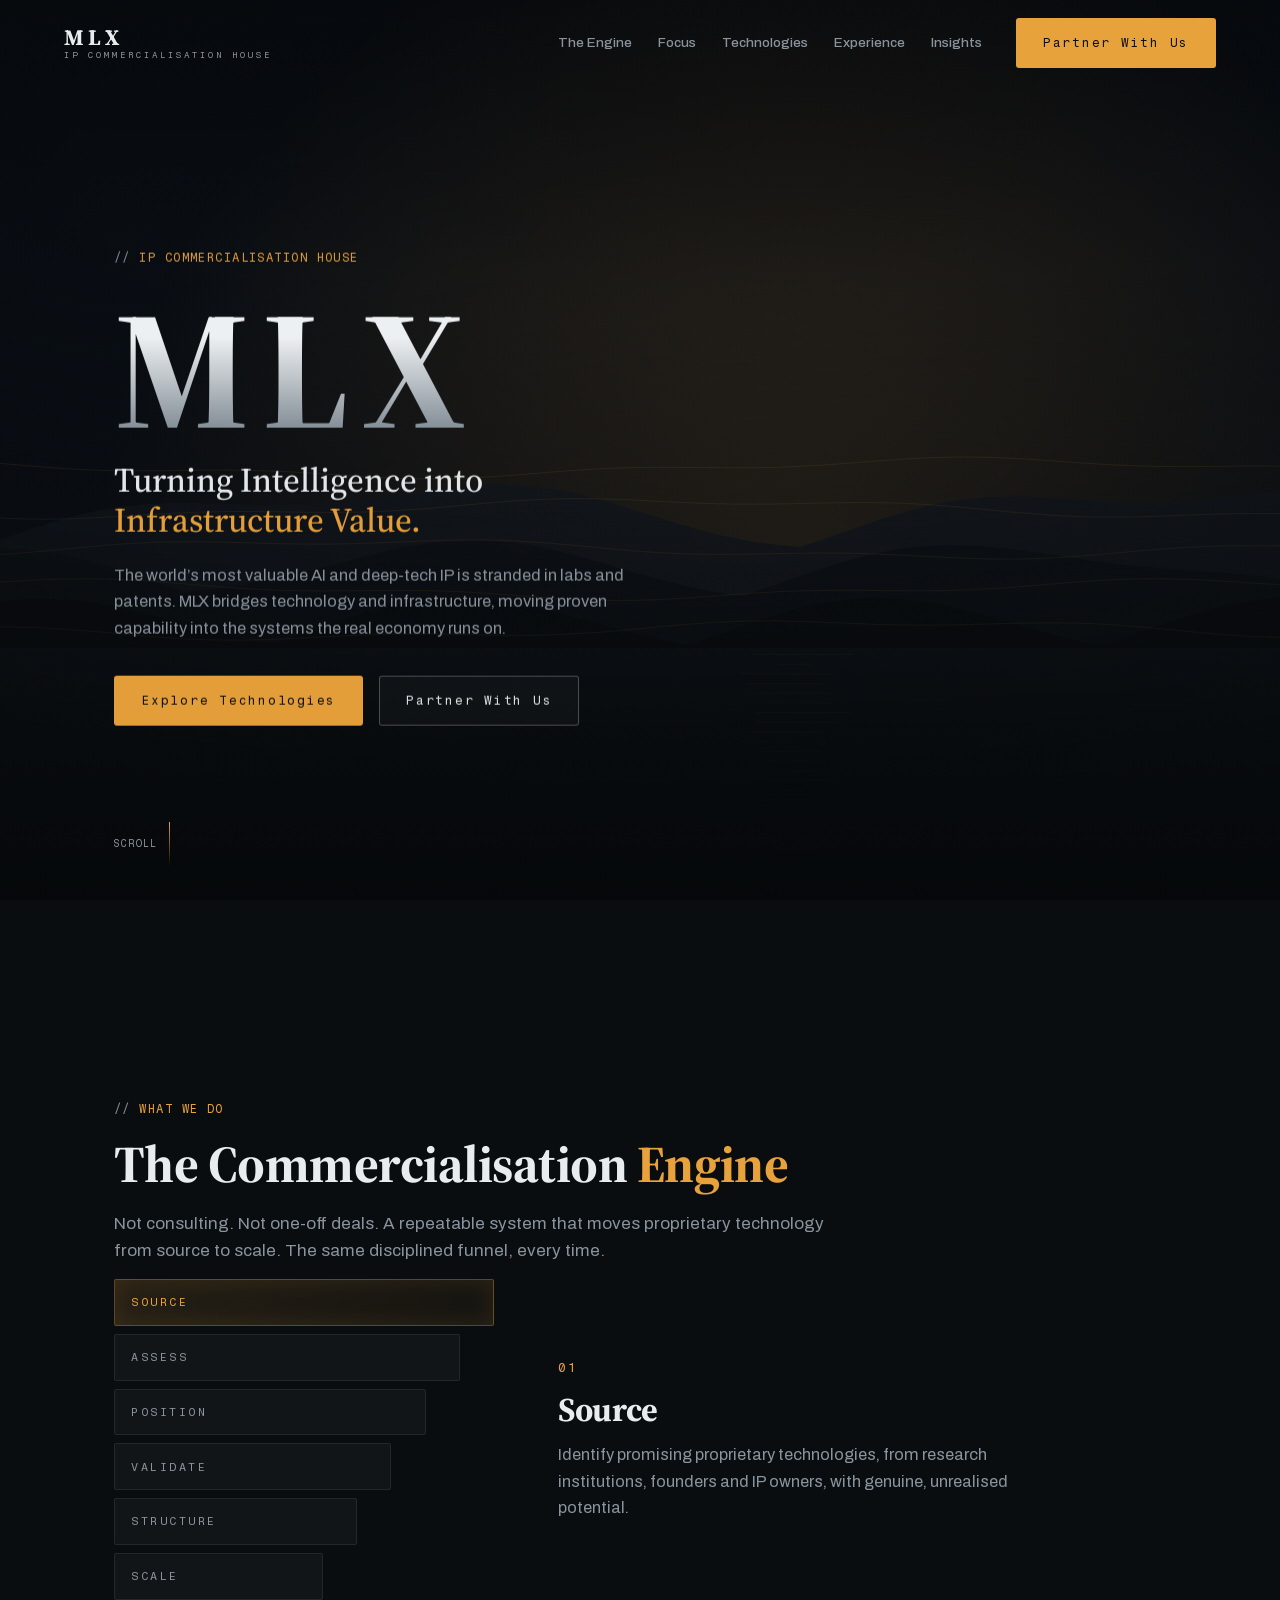
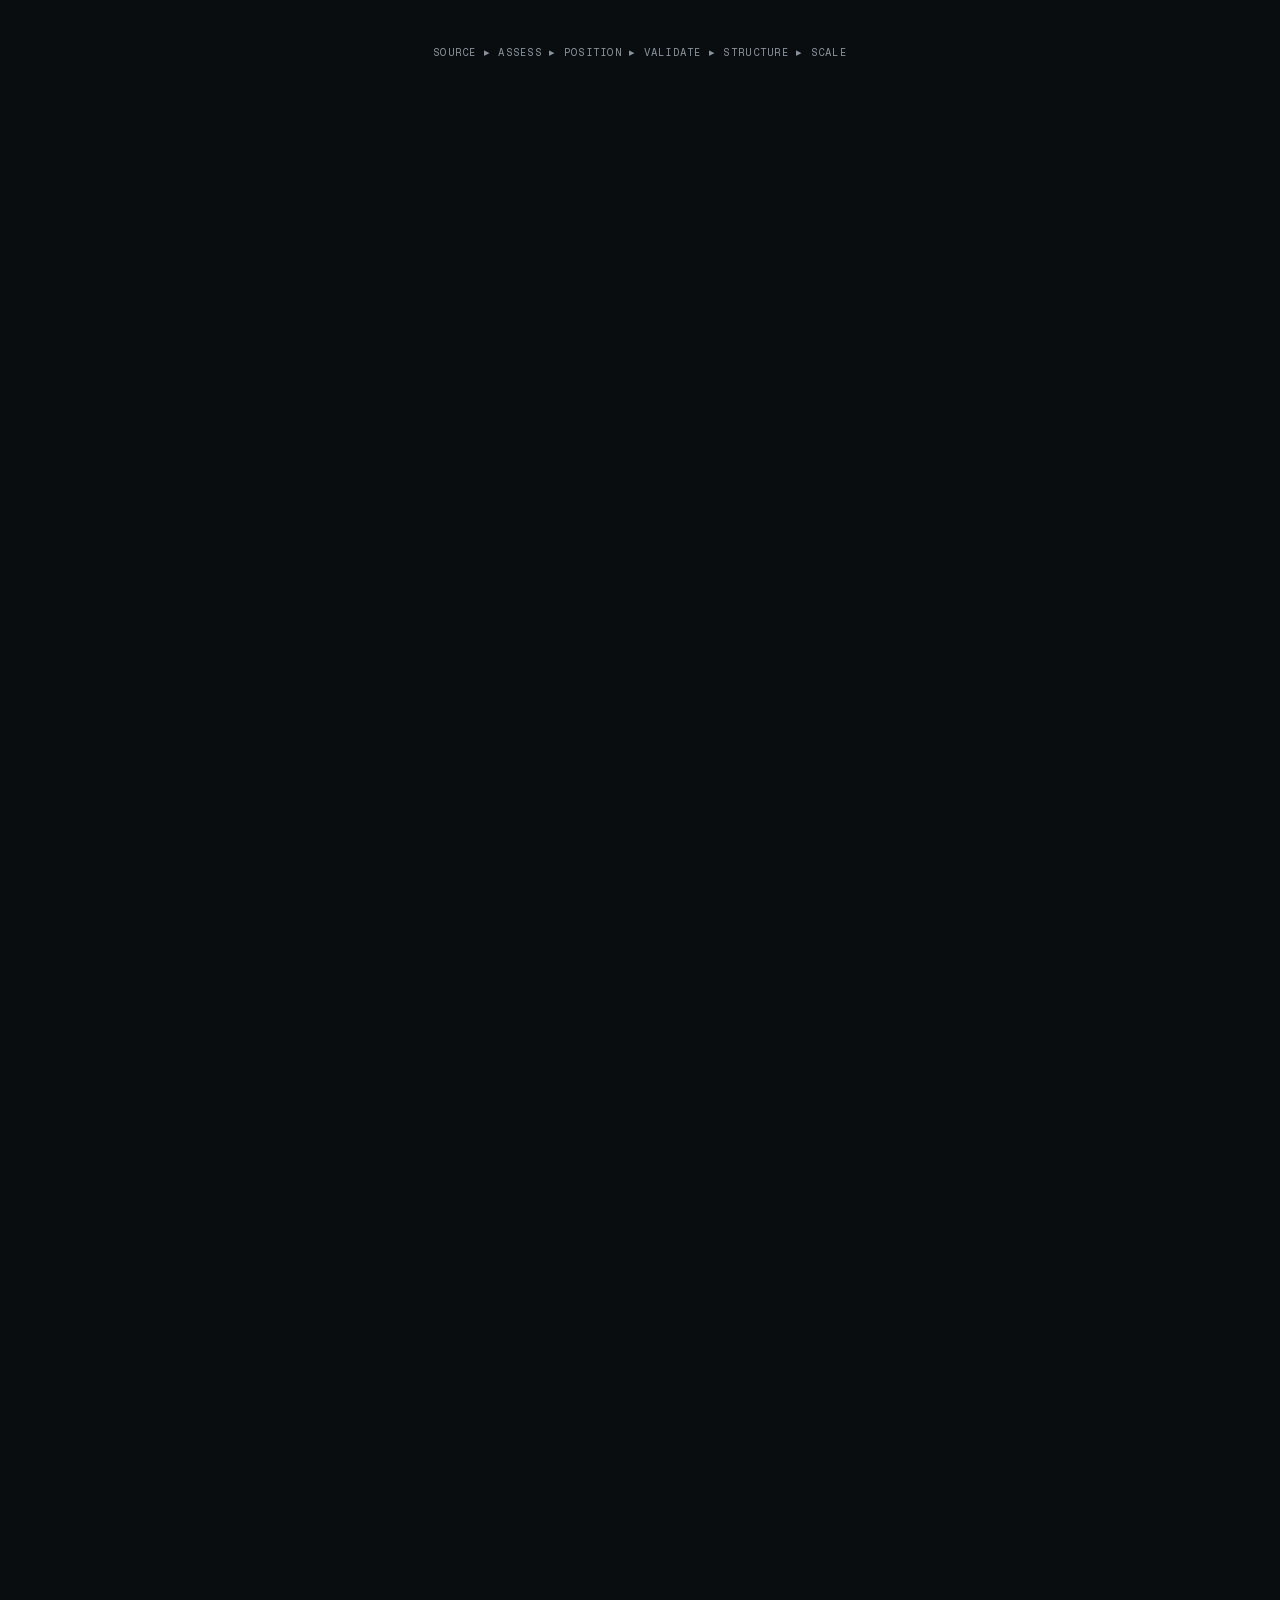
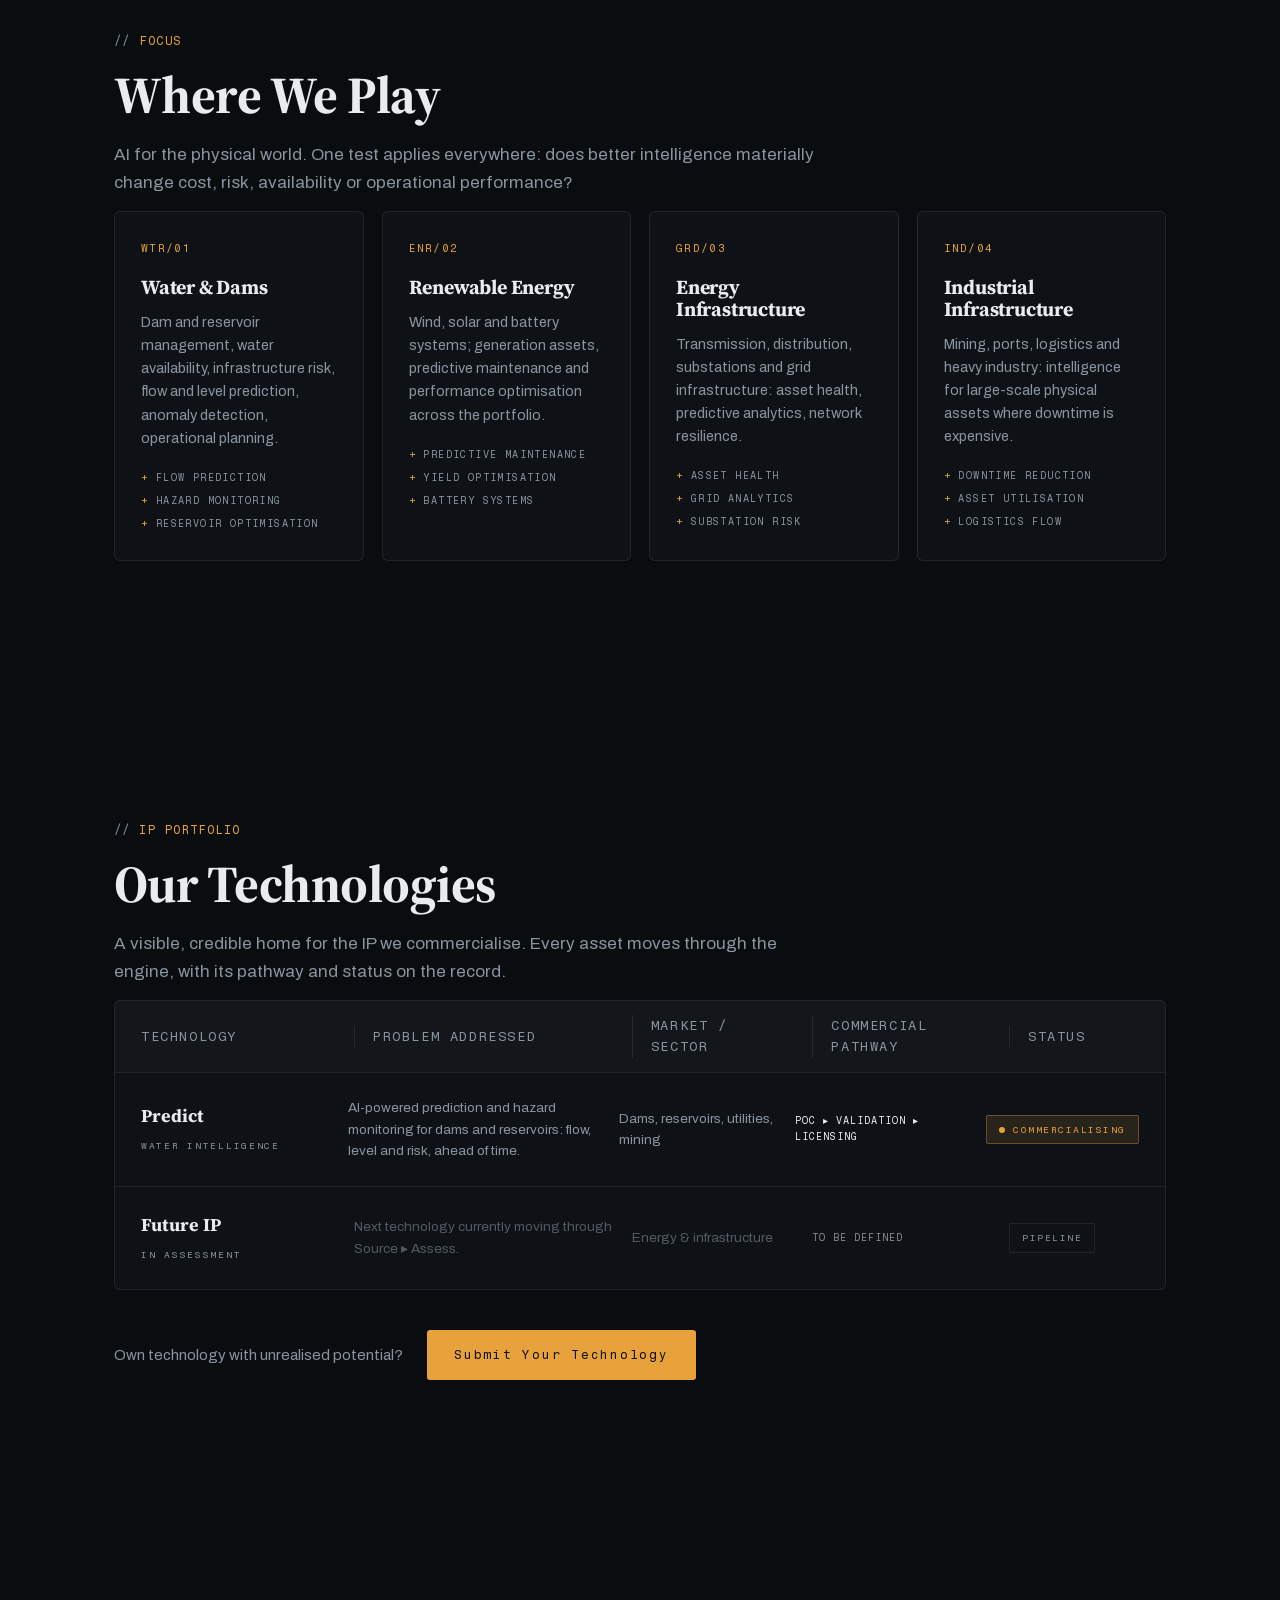
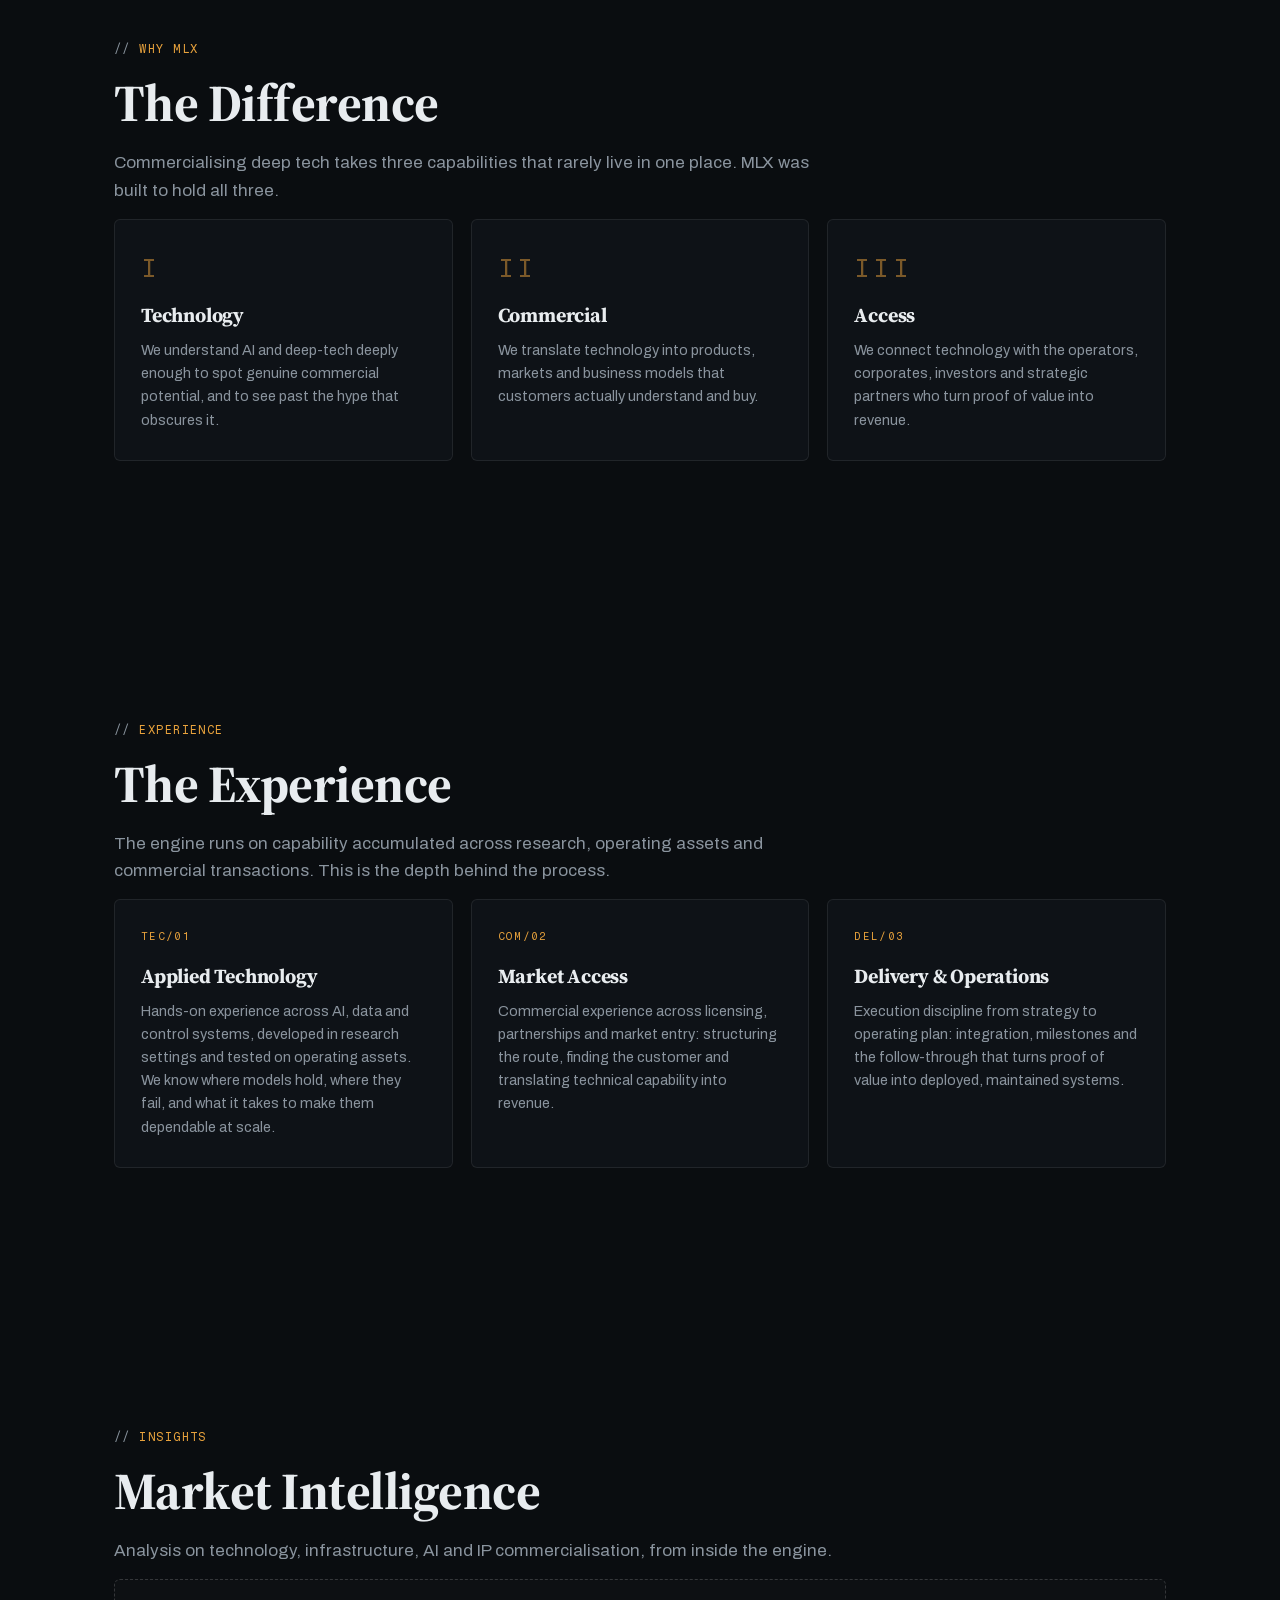
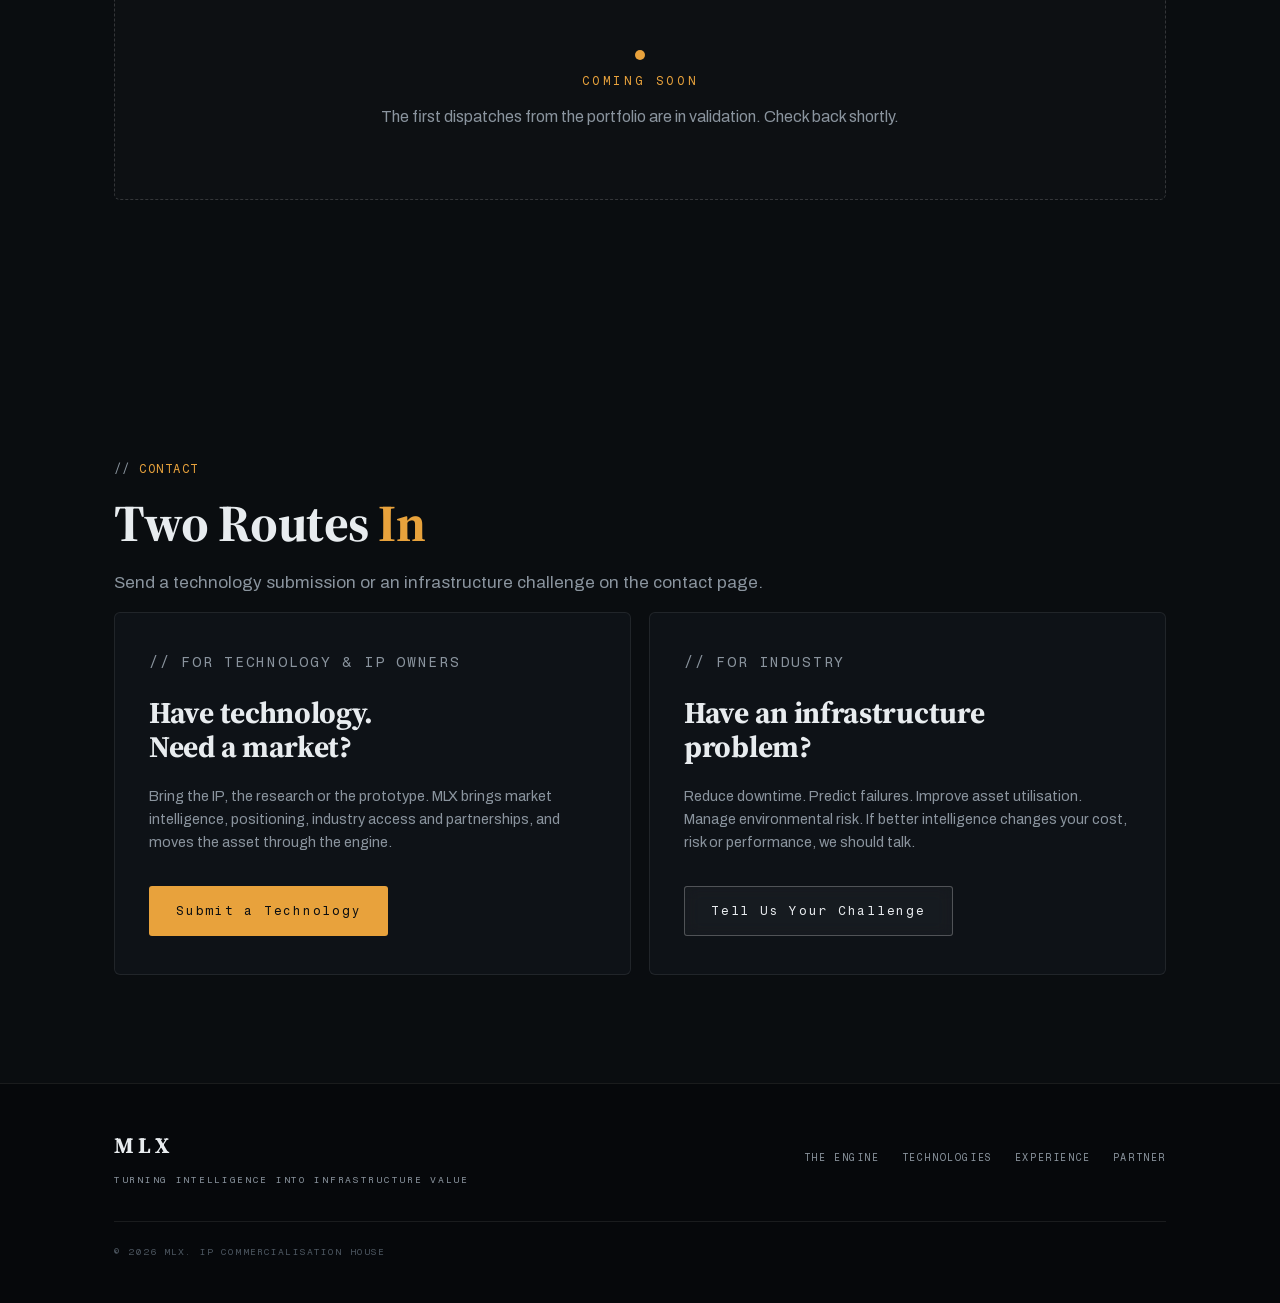
==== commit b317dbf8: "Switch headings to Source Serif 4 for contrast against Archivo body" ====
--- a/index.html
+++ b/index.html
@@ -5,6 +5,9 @@
 <meta name="viewport" content="width=device-width, initial-scale=1.0" />
 <title>MLX | Turning Intelligence into Infrastructure Value</title>
 <meta name="description" content="MLX is an IP commercialisation house. We turn AI and deep-tech intellectual property into commercial value for energy and infrastructure." />
+<link rel="preconnect" href="https://fonts.googleapis.com" />
+<link rel="preconnect" href="https://fonts.gstatic.com" crossorigin />
+<link rel="stylesheet" href="https://fonts.googleapis.com/css2?family=Source+Serif+4:opsz,wght@8..60,400;8..60,500;8..60,600;8..60,700&display=swap" />
 <link rel="stylesheet" href="css/styles.css" />
 <link rel="icon" href="data:image/svg+xml,%3Csvg xmlns='http://www.w3.org/2000/svg' viewBox='0 0 32 32'%3E%3Crect width='32' height='32' rx='6' fill='%230A0D10'/%3E%3Ctext x='16' y='22' font-family='monospace' font-size='14' fill='%23E8A23C' text-anchor='middle'%3EMLX%3C/text%3E%3C/svg%3E" />
 </head>
--- a/css/styles.css
+++ b/css/styles.css
@@ -1,7 +1,6 @@
 
 /* MLX dark design system */
 
-@font-face { font-family:'Fraunces'; src:url('fonts/fraunces-latin-700.woff2') format('woff2'); font-weight:100 900; font-style:normal; font-display:swap; }
 @font-face { font-family:'Archivo'; src:url('fonts/archivo-latin-400.woff2') format('woff2'); font-weight:100 900; font-style:normal; font-display:swap; }
 @font-face { font-family:'Fragment Mono'; src:url('fonts/fragment-mono-latin-400.woff2') format('woff2'); font-weight:100 900; font-style:normal; font-display:swap; }
 
@@ -17,7 +16,7 @@
   --accent:    #E8A23C;
   --accent-hi: #F5BC66;
   --accent-dim:rgba(232,162,60,0.12);
-  --font-head: 'Fraunces', Georgia, 'Times New Roman', serif;
+  --font-head: 'Source Serif 4', Georgia, 'Times New Roman', serif;
   --font-body: 'Archivo', 'Helvetica Neue', Arial, sans-serif;
   --font-mono: 'Fragment Mono', 'SF Mono', ui-monospace, Consolas, monospace;
   --maxw: 1180px;
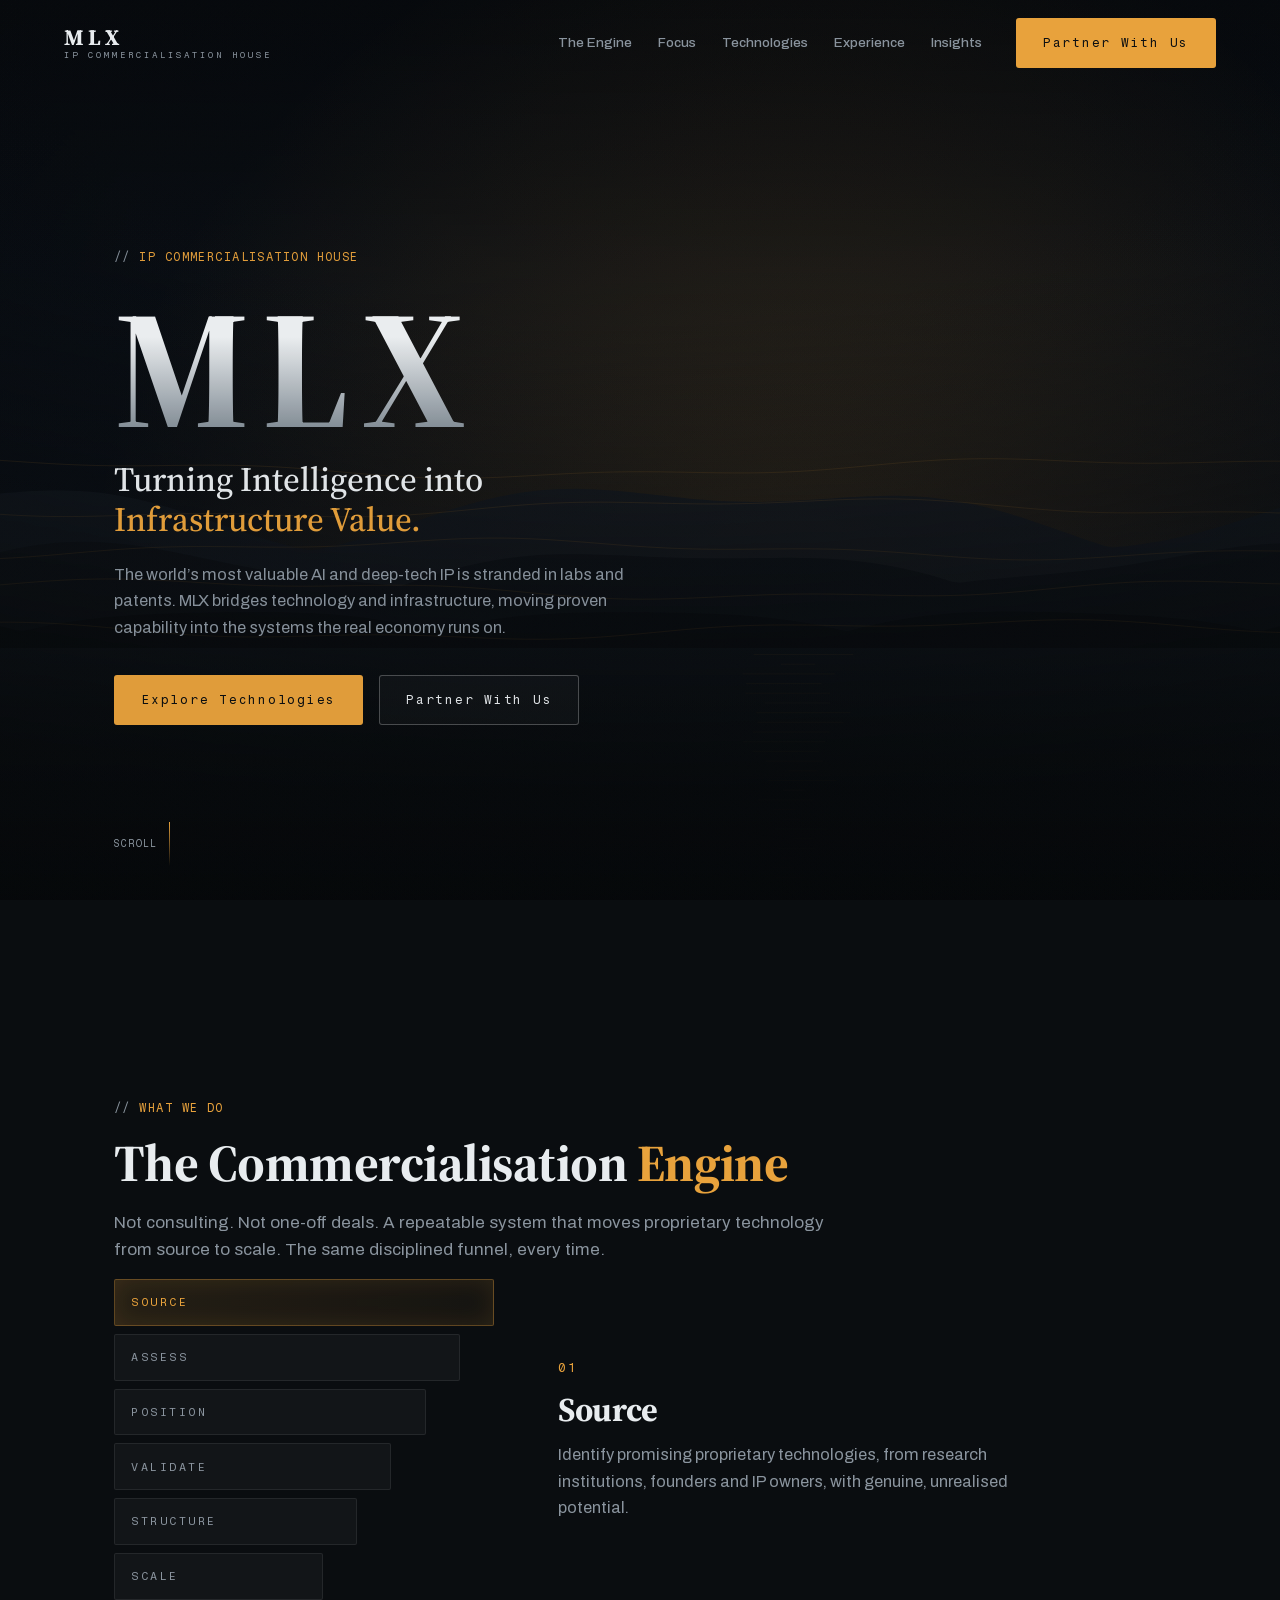
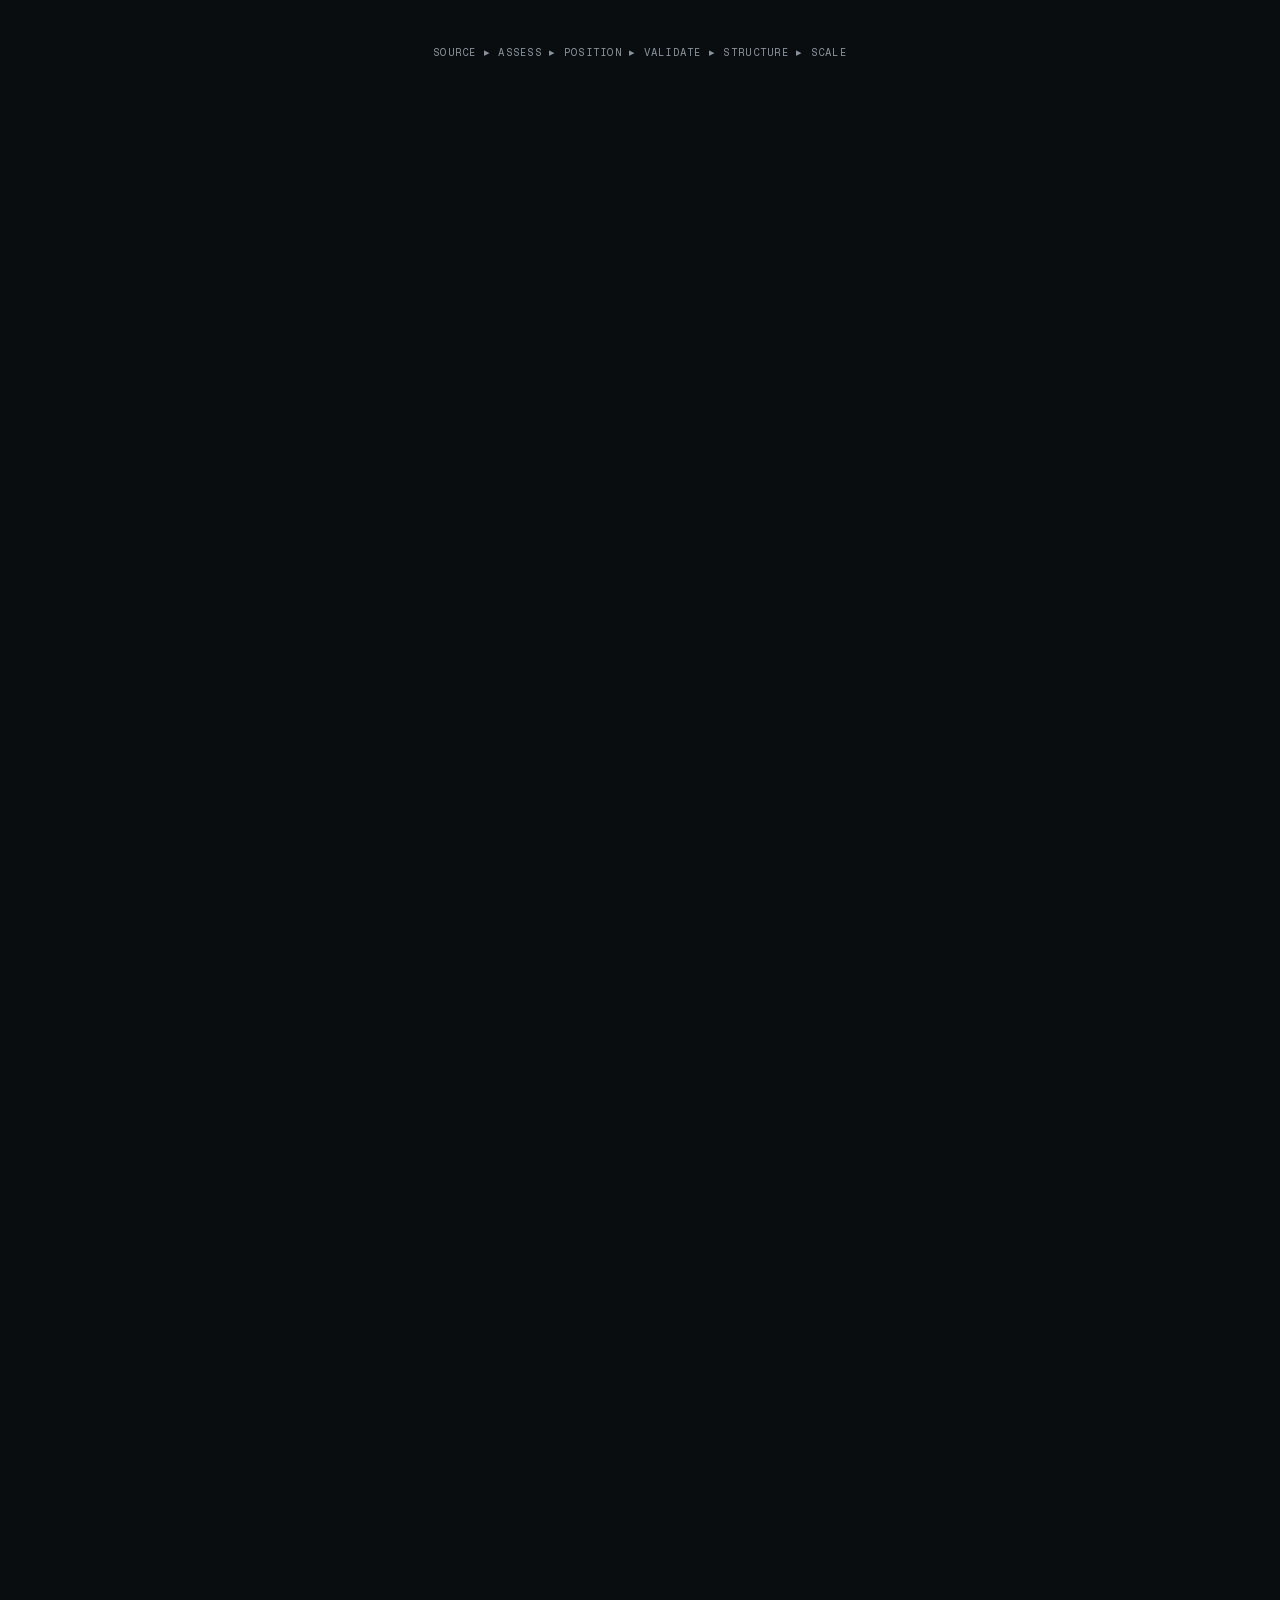
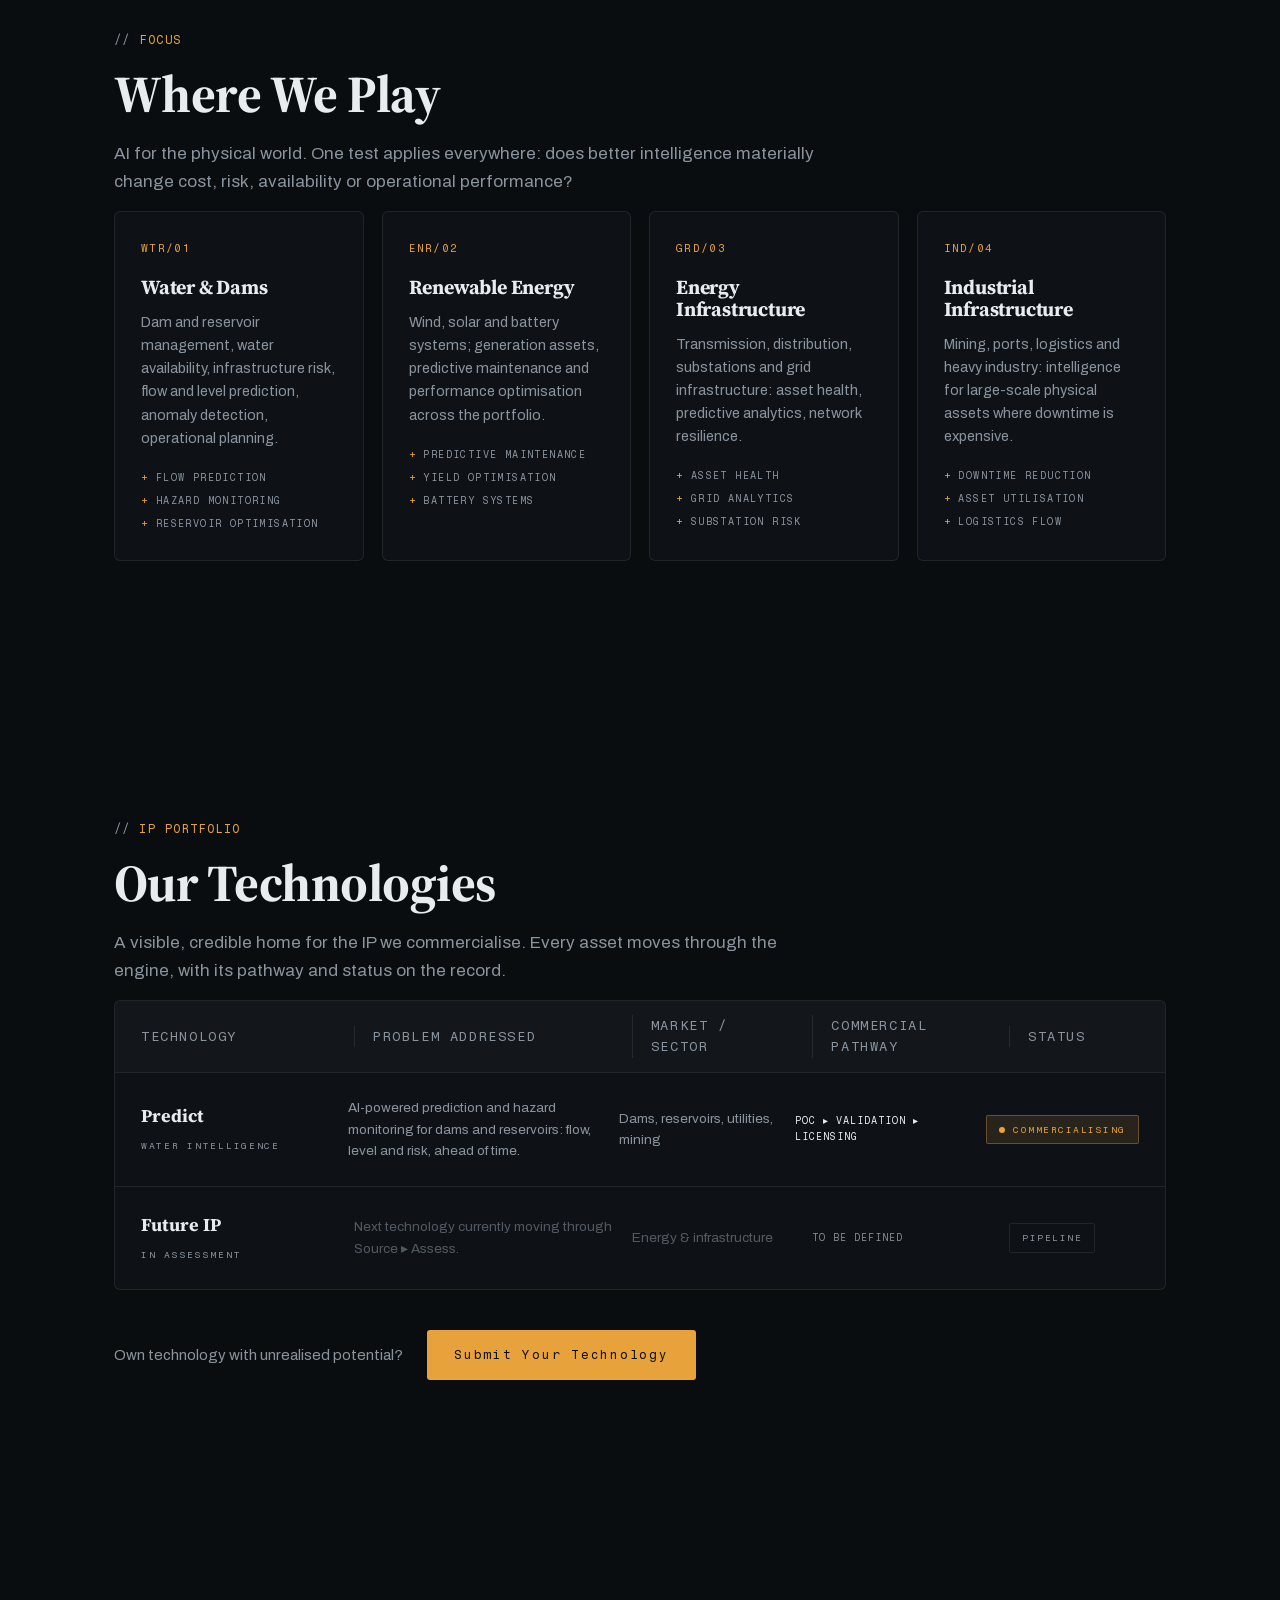
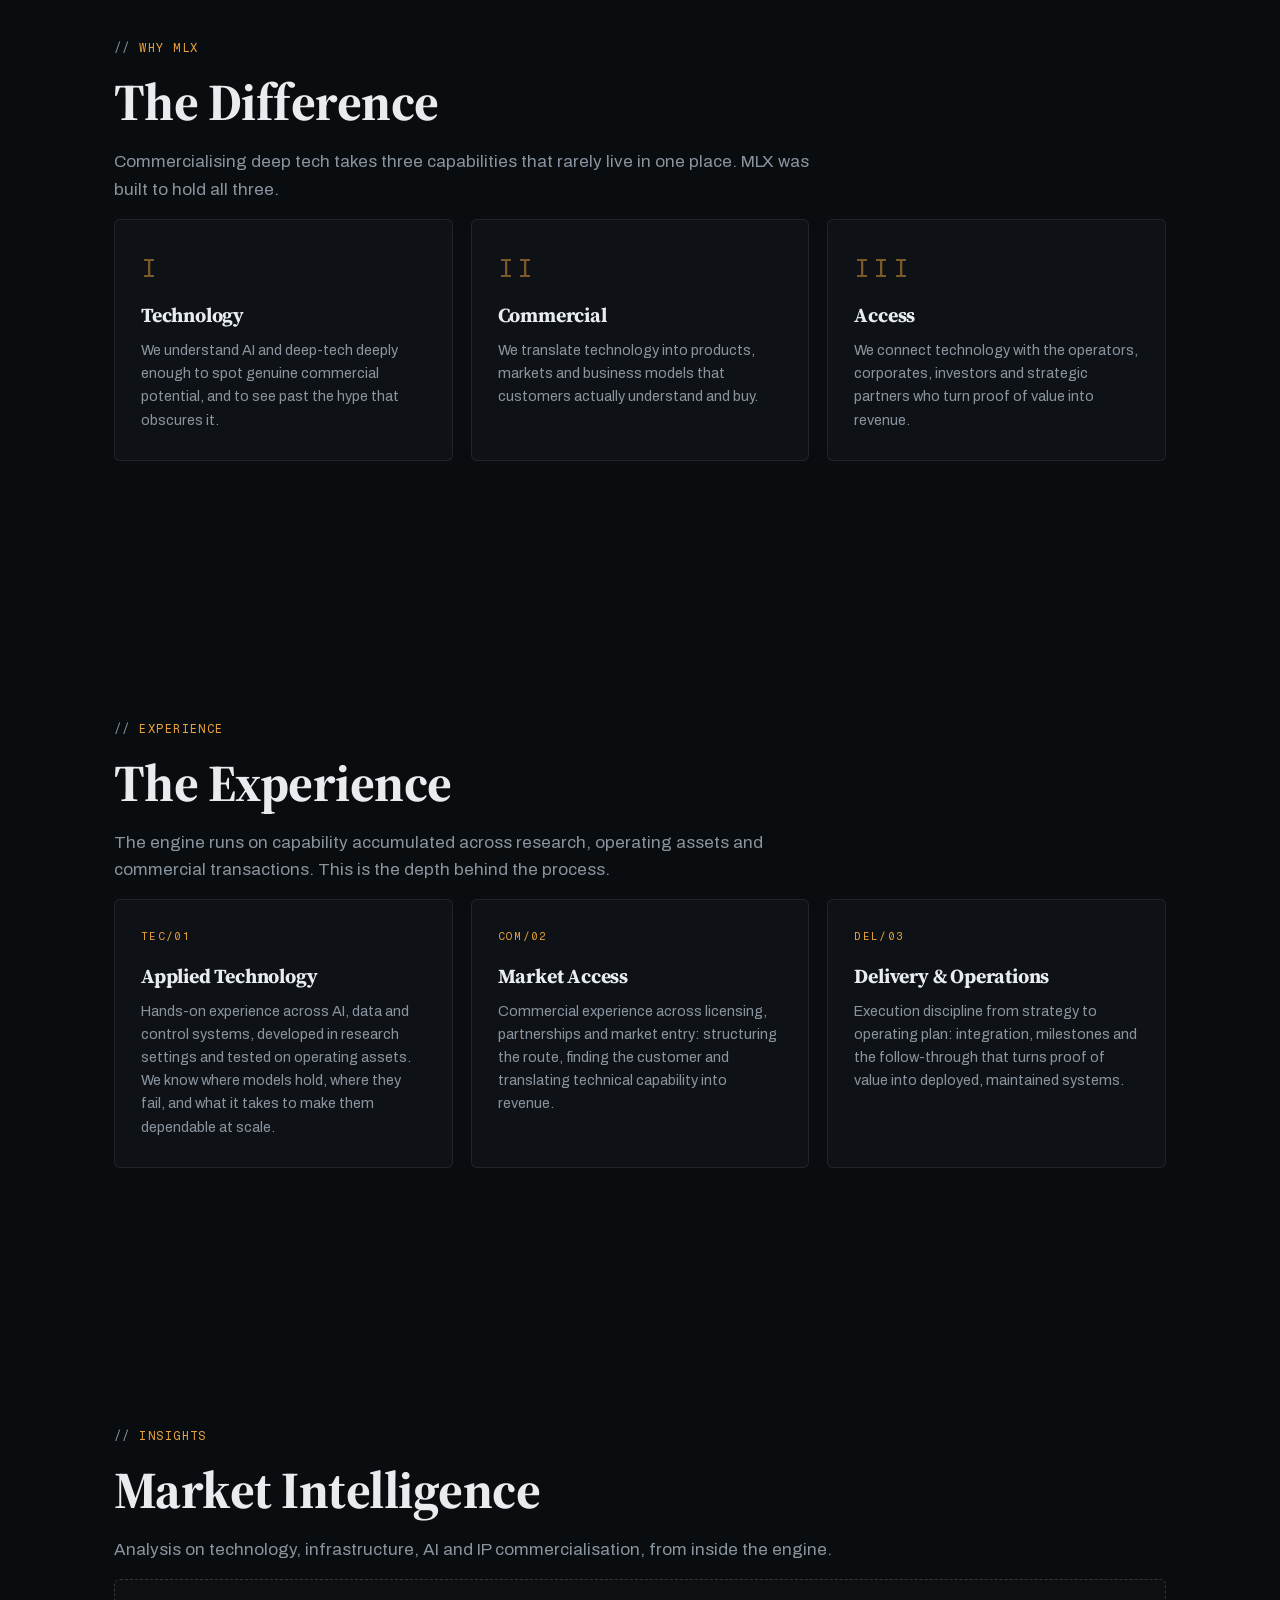
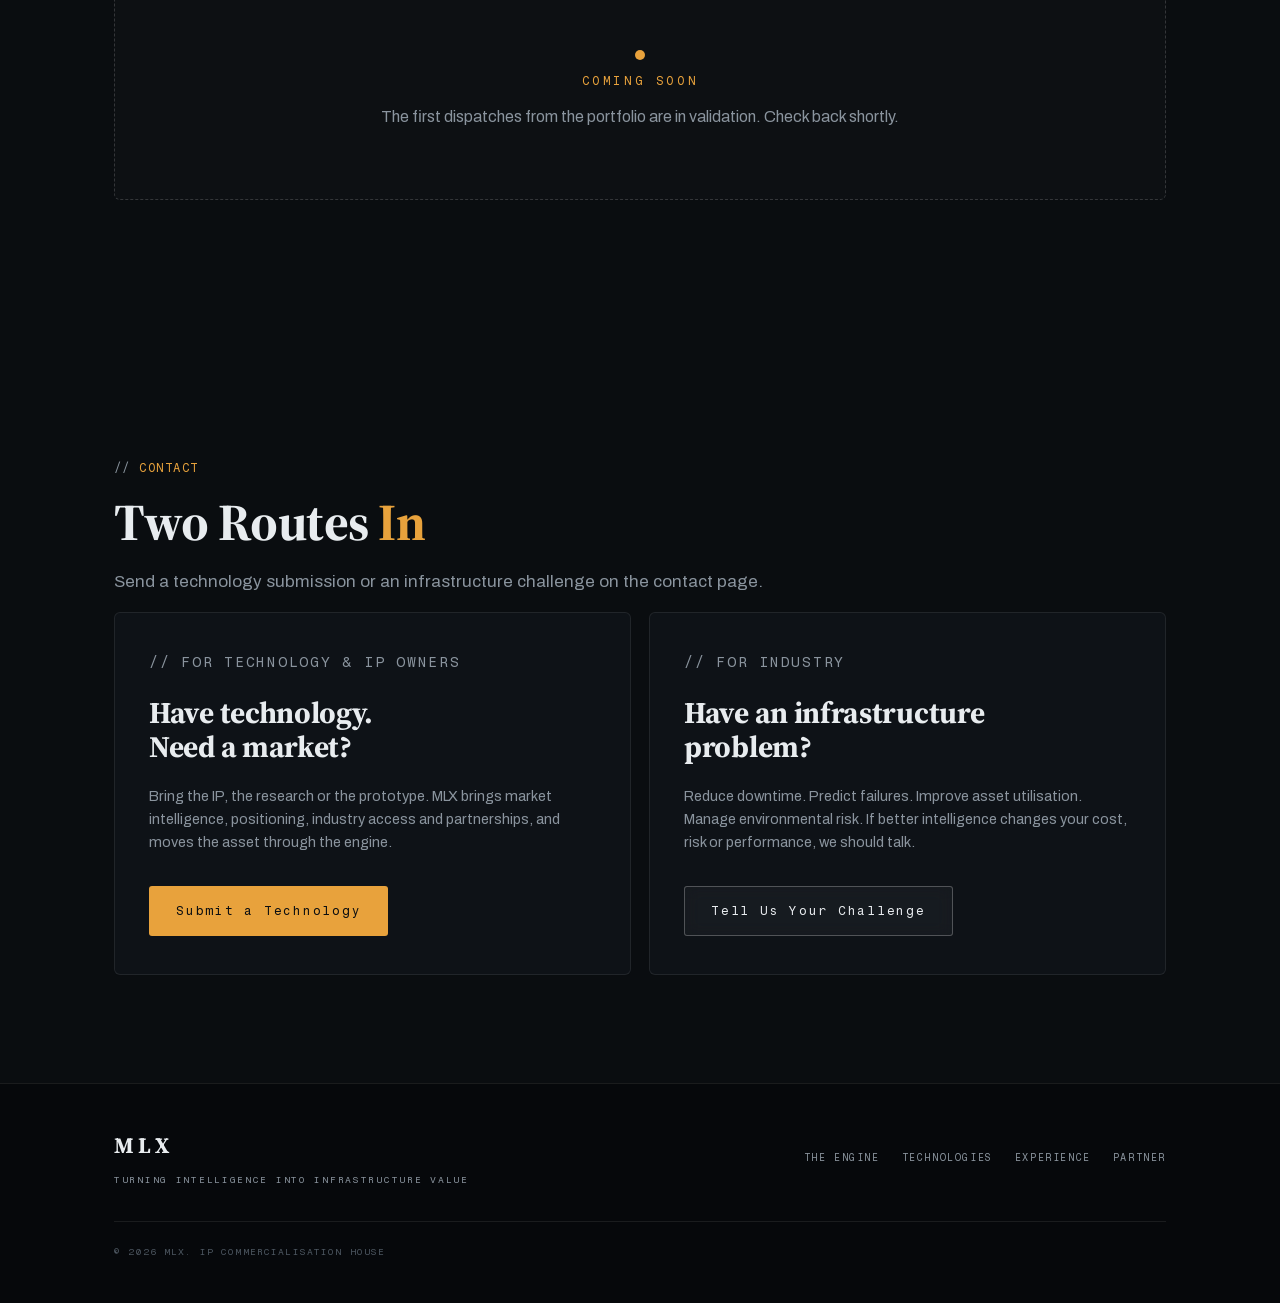
==== commit 8b2695e0: "Version stylesheet (?v=2) to bust 7-day CDN cache of old heading font" ====
--- a/index.html
+++ b/index.html
@@ -8,7 +8,7 @@
 <link rel="preconnect" href="https://fonts.googleapis.com" />
 <link rel="preconnect" href="https://fonts.gstatic.com" crossorigin />
 <link rel="stylesheet" href="https://fonts.googleapis.com/css2?family=Source+Serif+4:opsz,wght@8..60,400;8..60,500;8..60,600;8..60,700&display=swap" />
-<link rel="stylesheet" href="css/styles.css" />
+<link rel="stylesheet" href="css/styles.css?v=2" />
 <link rel="icon" href="data:image/svg+xml,%3Csvg xmlns='http://www.w3.org/2000/svg' viewBox='0 0 32 32'%3E%3Crect width='32' height='32' rx='6' fill='%230A0D10'/%3E%3Ctext x='16' y='22' font-family='monospace' font-size='14' fill='%23E8A23C' text-anchor='middle'%3EMLX%3C/text%3E%3C/svg%3E" />
 </head>
 <body>
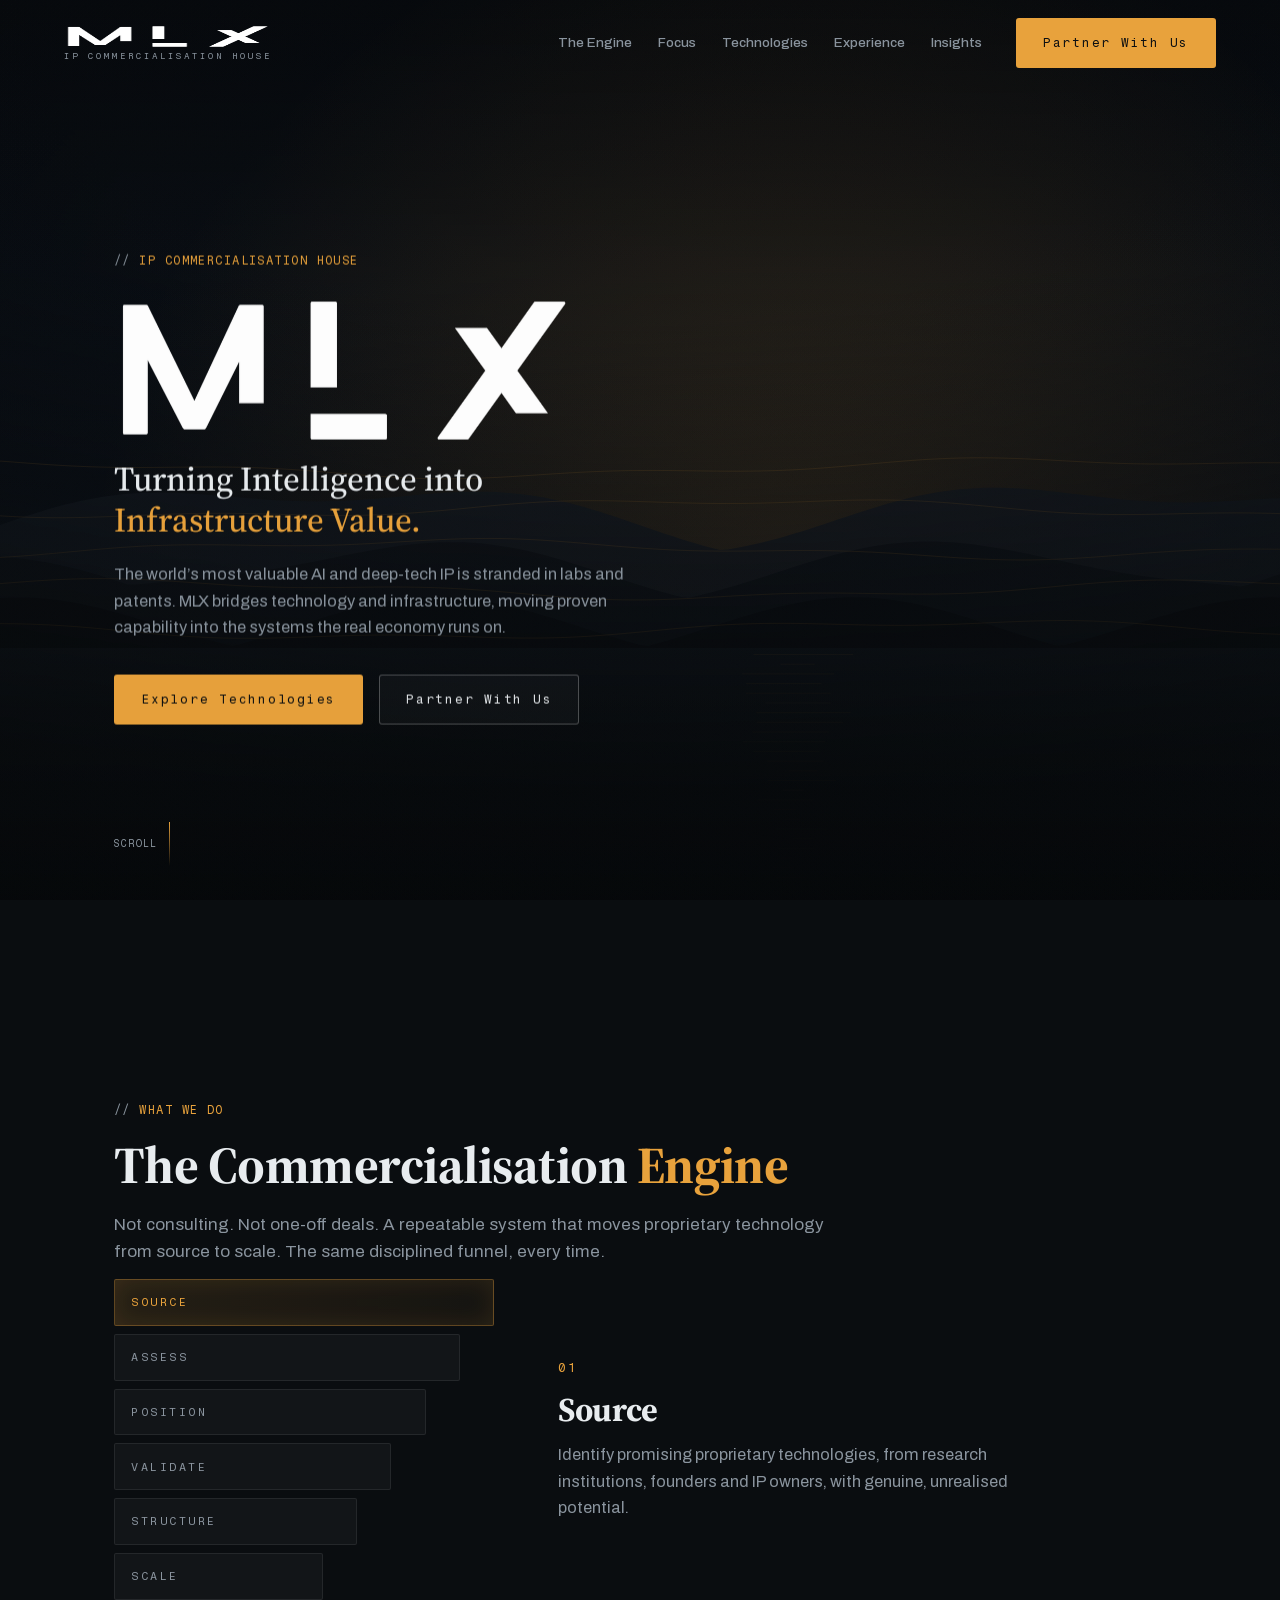
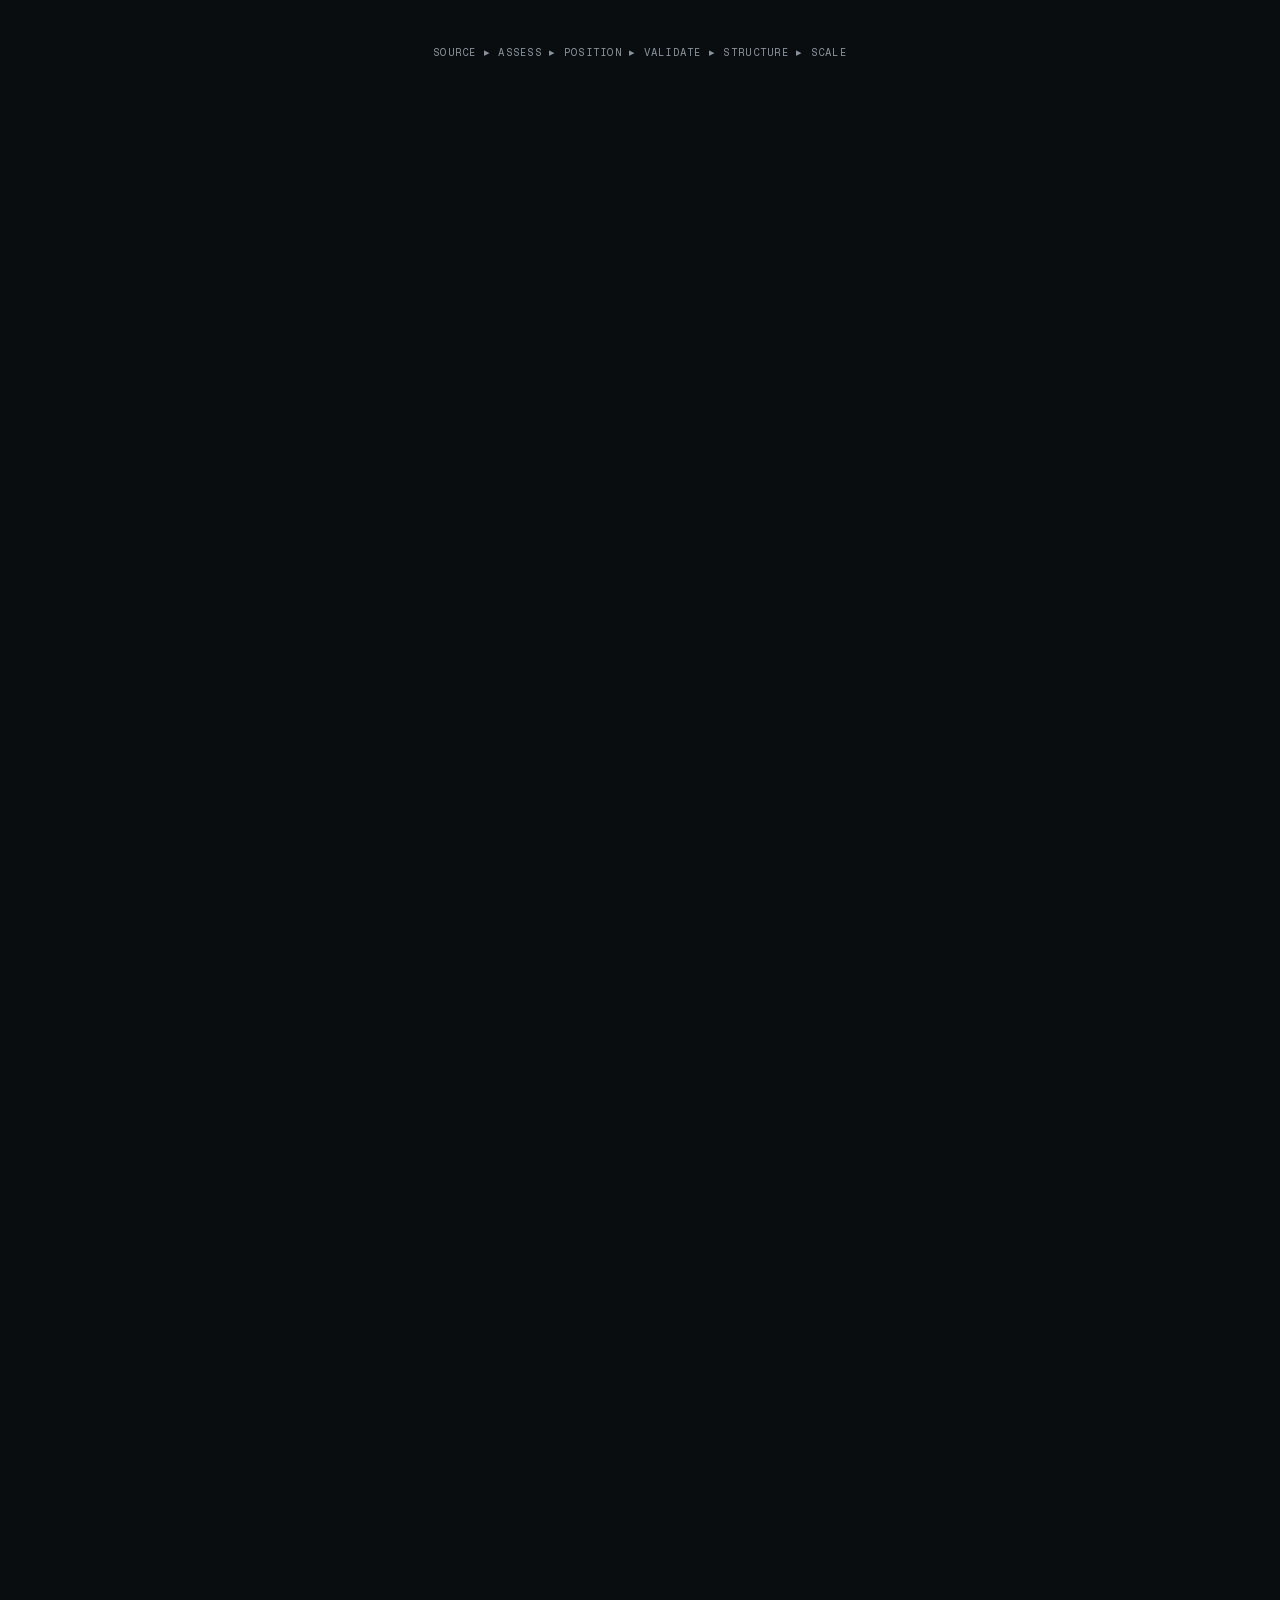
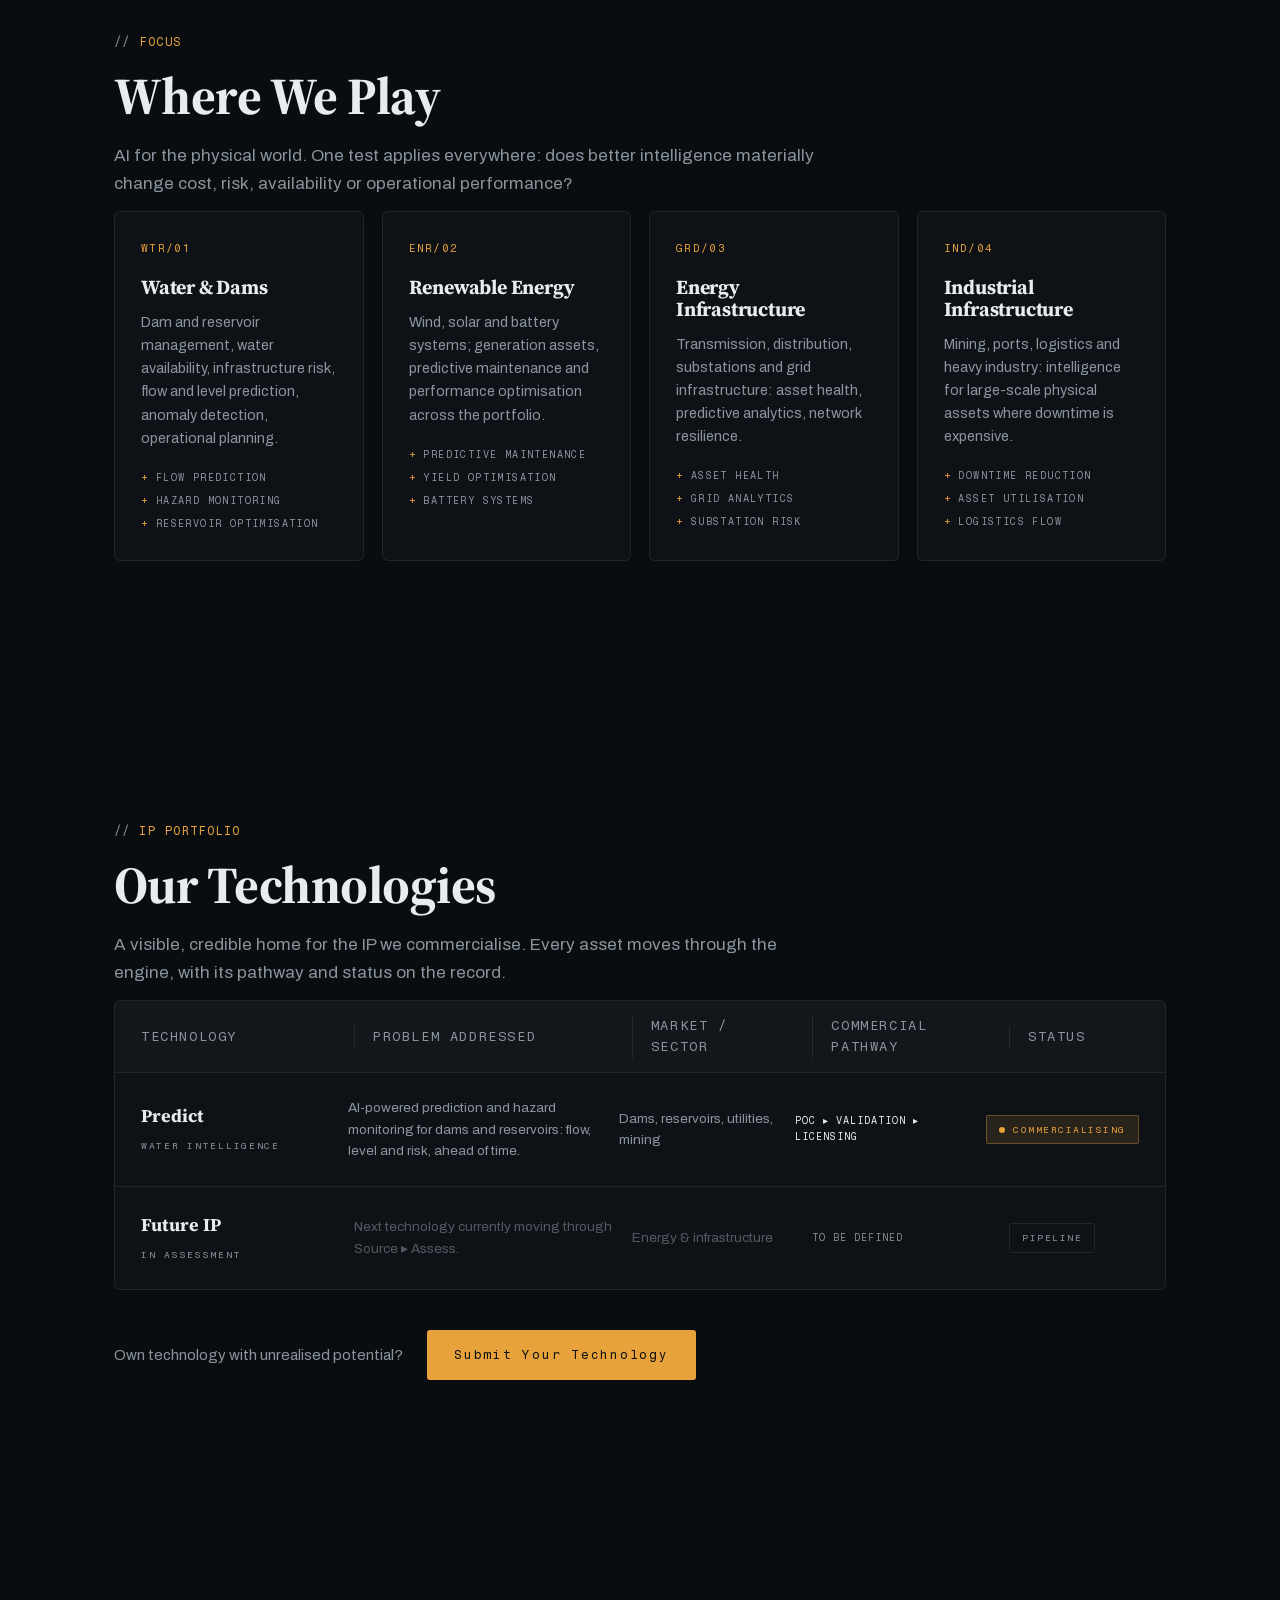
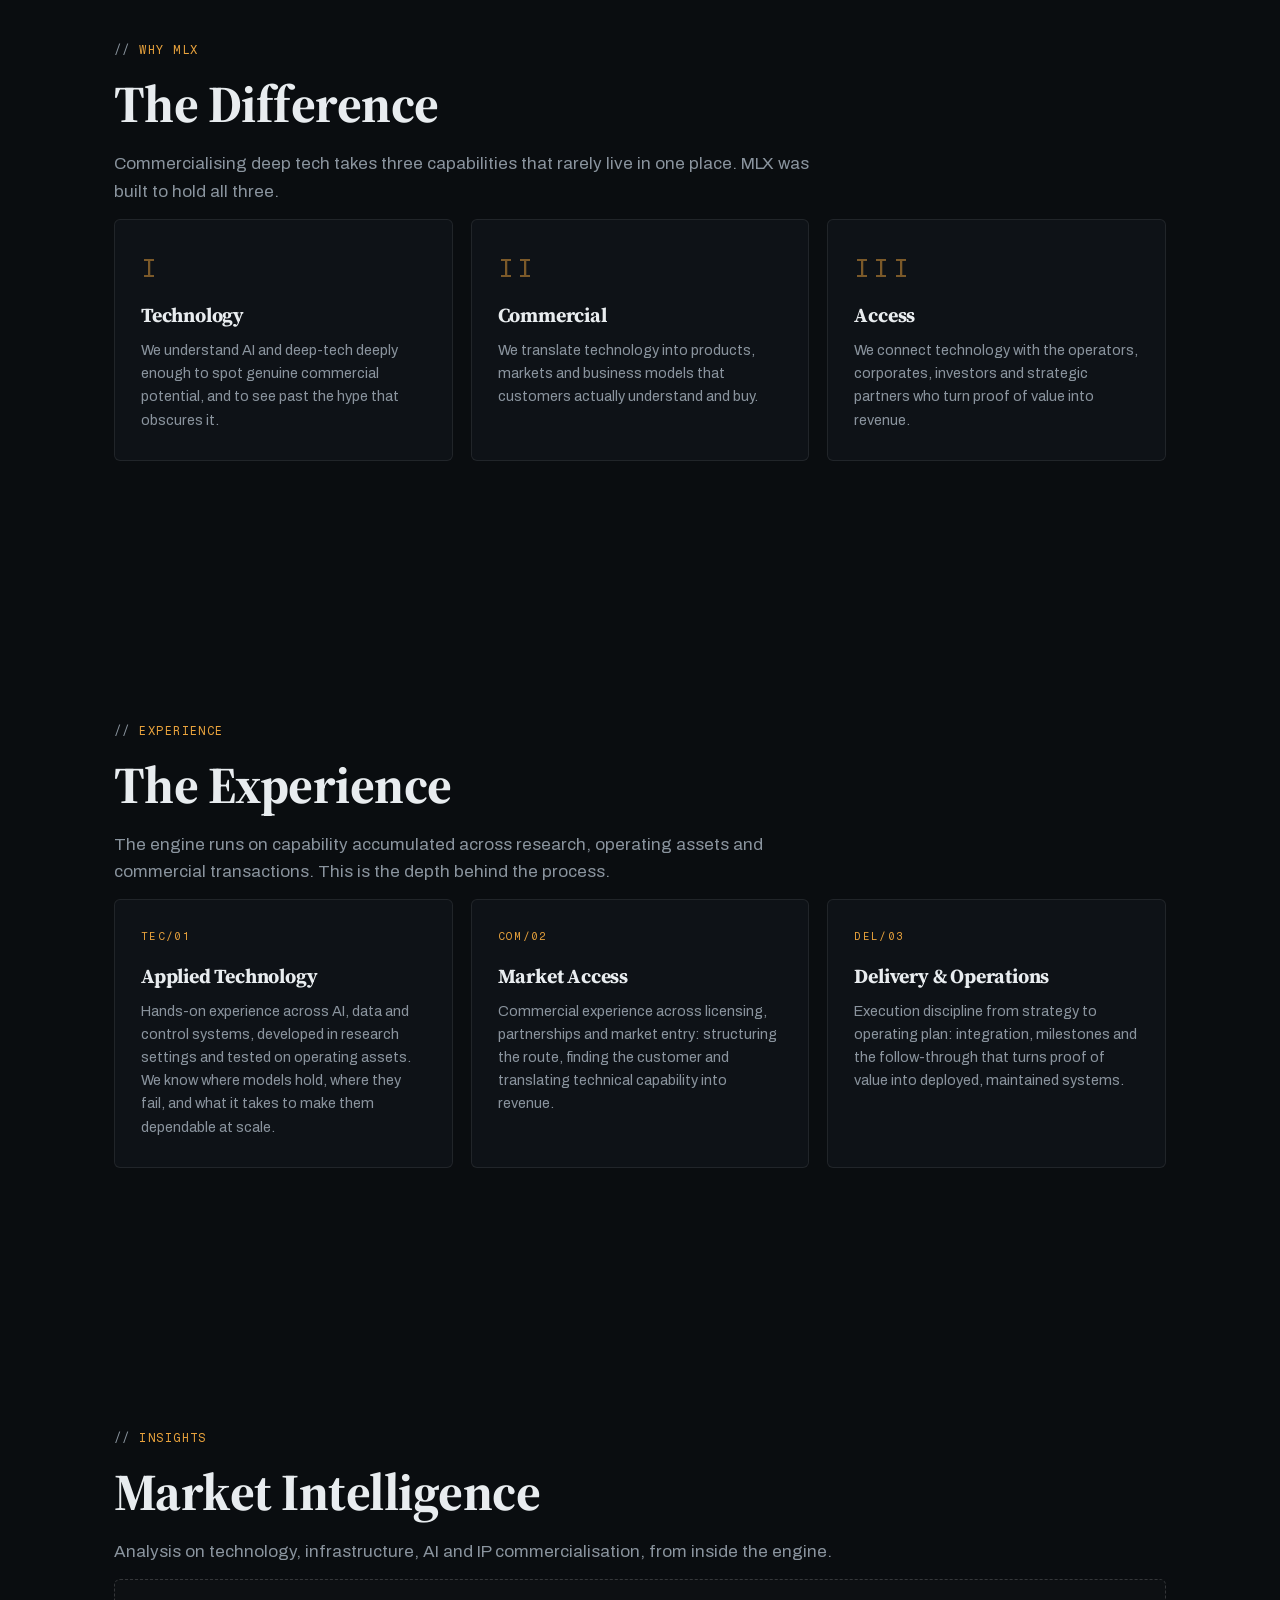
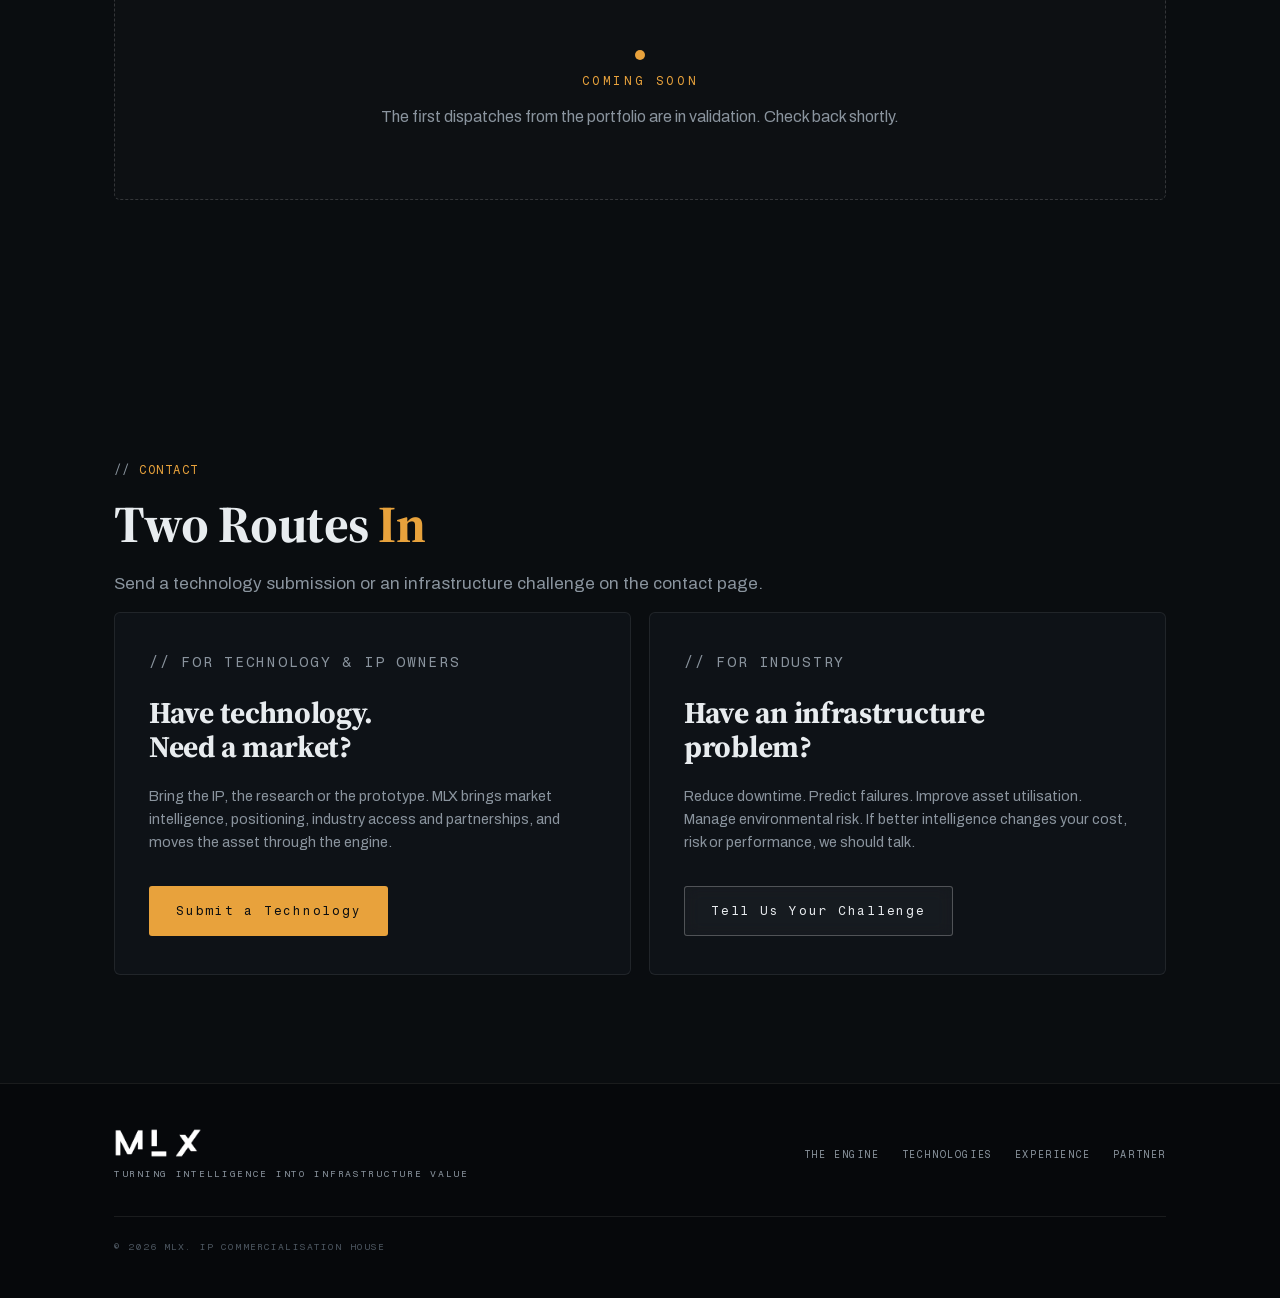
==== commit 6863b215: "Integrate MLX logo across nav, hero, footer, mobile menu; add PNG favicons, apple-touch and OG image" ====
--- a/index.html
+++ b/index.html
@@ -8,8 +8,16 @@
 <link rel="preconnect" href="https://fonts.googleapis.com" />
 <link rel="preconnect" href="https://fonts.gstatic.com" crossorigin />
 <link rel="stylesheet" href="https://fonts.googleapis.com/css2?family=Source+Serif+4:opsz,wght@8..60,400;8..60,500;8..60,600;8..60,700&display=swap" />
-<link rel="stylesheet" href="css/styles.css?v=2" />
-<link rel="icon" href="data:image/svg+xml,%3Csvg xmlns='http://www.w3.org/2000/svg' viewBox='0 0 32 32'%3E%3Crect width='32' height='32' rx='6' fill='%230A0D10'/%3E%3Ctext x='16' y='22' font-family='monospace' font-size='14' fill='%23E8A23C' text-anchor='middle'%3EMLX%3C/text%3E%3C/svg%3E" />
+<link rel="stylesheet" href="css/styles.css?v=3" />
+<link rel="icon" type="image/png" sizes="32x32" href="assets/favicon/favicon-32.png" />
+<link rel="icon" type="image/png" sizes="64x64" href="assets/favicon/favicon-64.png" />
+<link rel="apple-touch-icon" href="assets/favicon/apple-touch-icon.png" />
+<meta property="og:type" content="website" />
+<meta property="og:site_name" content="MLX" />
+<meta property="og:title" content="MLX | Turning Intelligence into Infrastructure Value" />
+<meta property="og:description" content="MLX is an IP commercialisation house. We turn AI and deep-tech intellectual property into commercial value for energy and infrastructure." />
+<meta property="og:url" content="https://mlxip.com/" />
+<meta property="og:image" content="https://mlxip.com/assets/logo/mlx-og.png" />
 </head>
 <body>
 
@@ -23,7 +31,7 @@
 <!-- Navigation -->
 <header class="nav">
   <a class="nav__mark" href="#hero" data-scroll>
-    <span class="nav__mark-glyph">MLX</span>
+    <img class="nav__logo" src="assets/logo/mlx-mark-white.png" alt="MLX" width="96" height="30" />
     <span class="nav__mark-sub">IP Commercialisation House</span>
   </a>
   <nav class="nav__links">
@@ -38,6 +46,7 @@
 </header>
 
 <div class="nav-mobile" id="nav-mobile">
+  <img class="nav-mobile__logo" src="assets/logo/mlx-mark-white.png" alt="MLX" width="104" height="33" />
   <a href="#engine" data-scroll>The Engine</a>
   <a href="#focus" data-scroll>Focus</a>
   <a href="#portfolio" data-scroll>Technologies</a>
@@ -52,7 +61,7 @@
   <section class="hero" id="hero">
     <div class="hero__inner">
       <p class="mono tag reveal">IP COMMERCIALISATION HOUSE</p>
-      <h1 class="hero__wordmark reveal">MLX</h1>
+      <h1 class="hero__wordmark reveal"><img class="hero__logo" src="assets/logo/mlx-mark-white.png" alt="MLX" width="320" height="100" /></h1>
       <p class="hero__tagline reveal">Turning Intelligence into<br /><em>Infrastructure Value.</em></p>
       <p class="hero__statement reveal">
         The world&rsquo;s most valuable AI and deep-tech IP is stranded in labs and patents.
@@ -314,7 +323,7 @@
   <footer class="footer">
     <div class="footer__inner">
       <div class="footer__brand">
-        <span class="nav__mark-glyph">MLX</span>
+        <img class="footer__logo" src="assets/logo/mlx-mark-white.png" alt="MLX" width="104" height="33" />
         <p class="mono">TURNING INTELLIGENCE INTO INFRASTRUCTURE VALUE</p>
       </div>
       <nav class="footer__links mono">
--- a/css/styles.css
+++ b/css/styles.css
@@ -101,6 +101,7 @@
 }
 .nav__mark { text-decoration:none; color:var(--text); display:flex; flex-direction:column; line-height:1.15; margin-right:auto; }
 .nav__mark-glyph { font-family:var(--font-head); font-weight:700; font-size:22px; letter-spacing:0.18em; }
+.nav__logo { height:23px; width:auto; display:block; margin-bottom:3px; }
 .nav__mark-sub { font-family:var(--font-mono); font-size:9px; letter-spacing:0.22em; color:var(--muted); text-transform:uppercase; }
 .nav__links { display:flex; gap:26px; }
 .nav__links a {
@@ -121,6 +122,7 @@
 }
 .nav-mobile.is-open { opacity:1; pointer-events:auto; }
 .nav-mobile a { font-family:var(--font-head); font-size:30px; color:var(--text); text-decoration:none; padding:10px 0; border-bottom:1px solid var(--line); }
+.nav-mobile__logo { height:32px; width:auto; align-self:flex-start; margin-bottom:30px; }
 .nav-mobile__cta { color:var(--accent) !important; }
 
 /* ---------- hero ---------- */
@@ -135,6 +137,7 @@
   -webkit-background-clip:text; background-clip:text; color:transparent;
   margin:6px 0 10px;
 }
+.hero__logo { height:clamp(72px, 13vw, 156px); width:auto; display:block; }
 .hero__tagline { font-family:var(--font-head); font-weight:500; font-size:clamp(22px, 3vw, 34px); line-height:1.2; margin-bottom:22px; }
 .hero__statement { color:var(--muted); max-width:560px; font-size:16.5px; margin-bottom:34px; }
 .hero__ctas { display:flex; gap:16px; flex-wrap:wrap; }
@@ -300,6 +303,7 @@
   display:flex; align-items:center; gap:34px; flex-wrap:wrap;
 }
 .footer__brand { margin-right:auto; }
+.footer__logo { height:30px; width:auto; display:block; }
 .footer__brand p { color:var(--muted); font-size:9.5px; margin-top:8px; letter-spacing:0.18em; }
 .footer__links { display:flex; gap:22px; }
 .footer__links a { color:var(--muted); text-decoration:none; font-size:10px; letter-spacing:0.16em; transition:color .25s; }
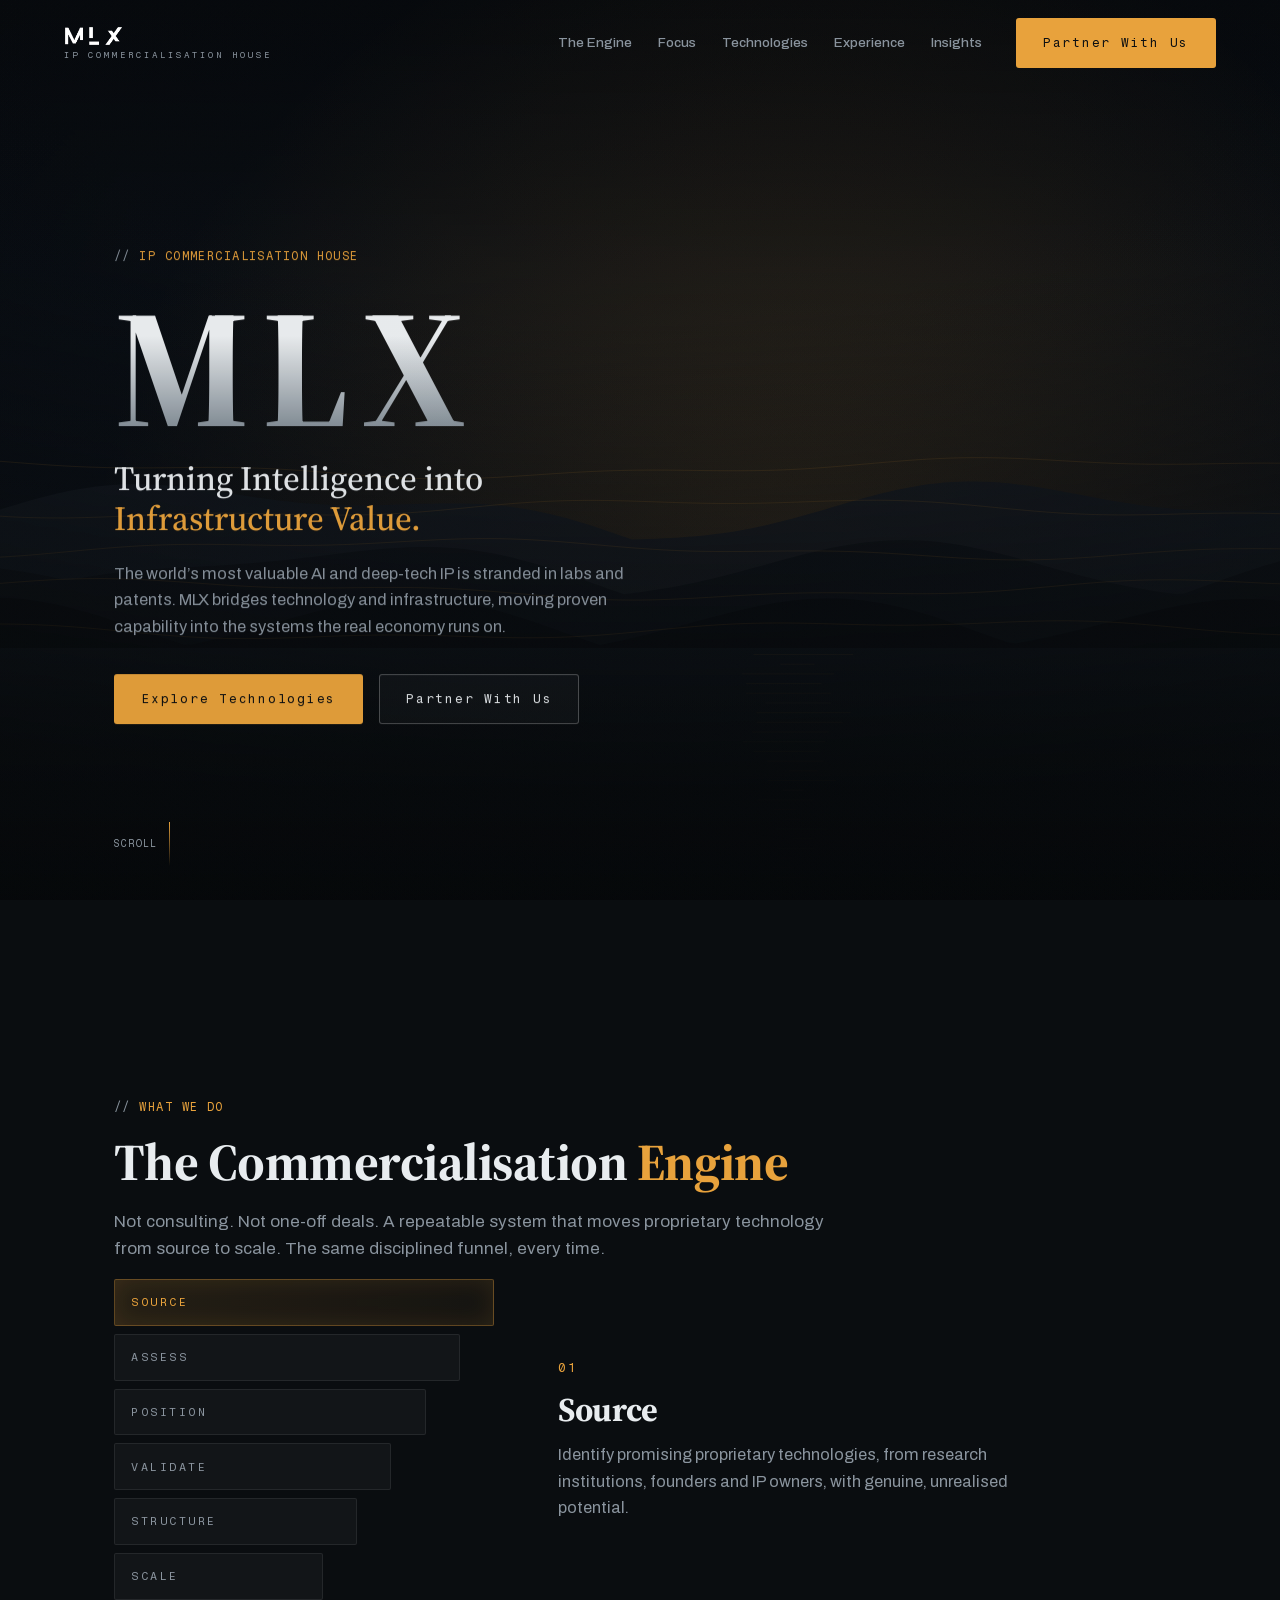
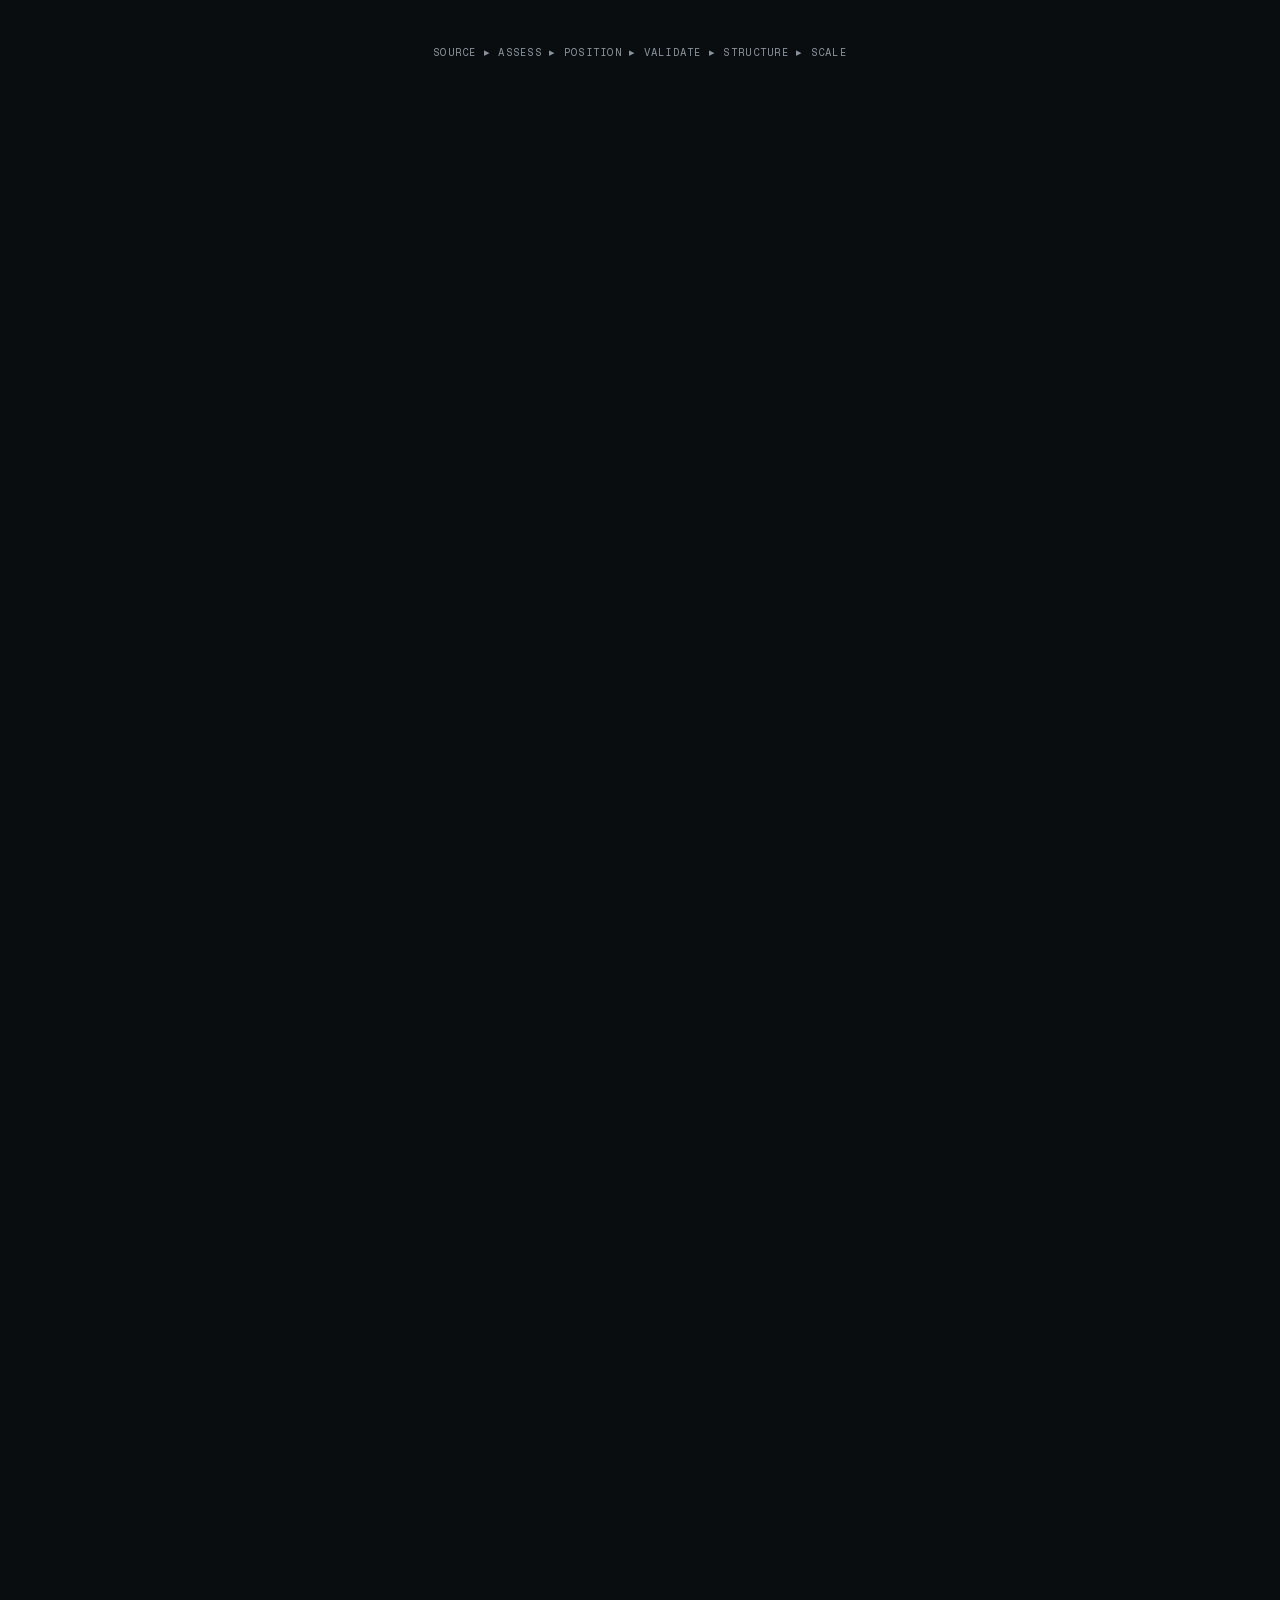
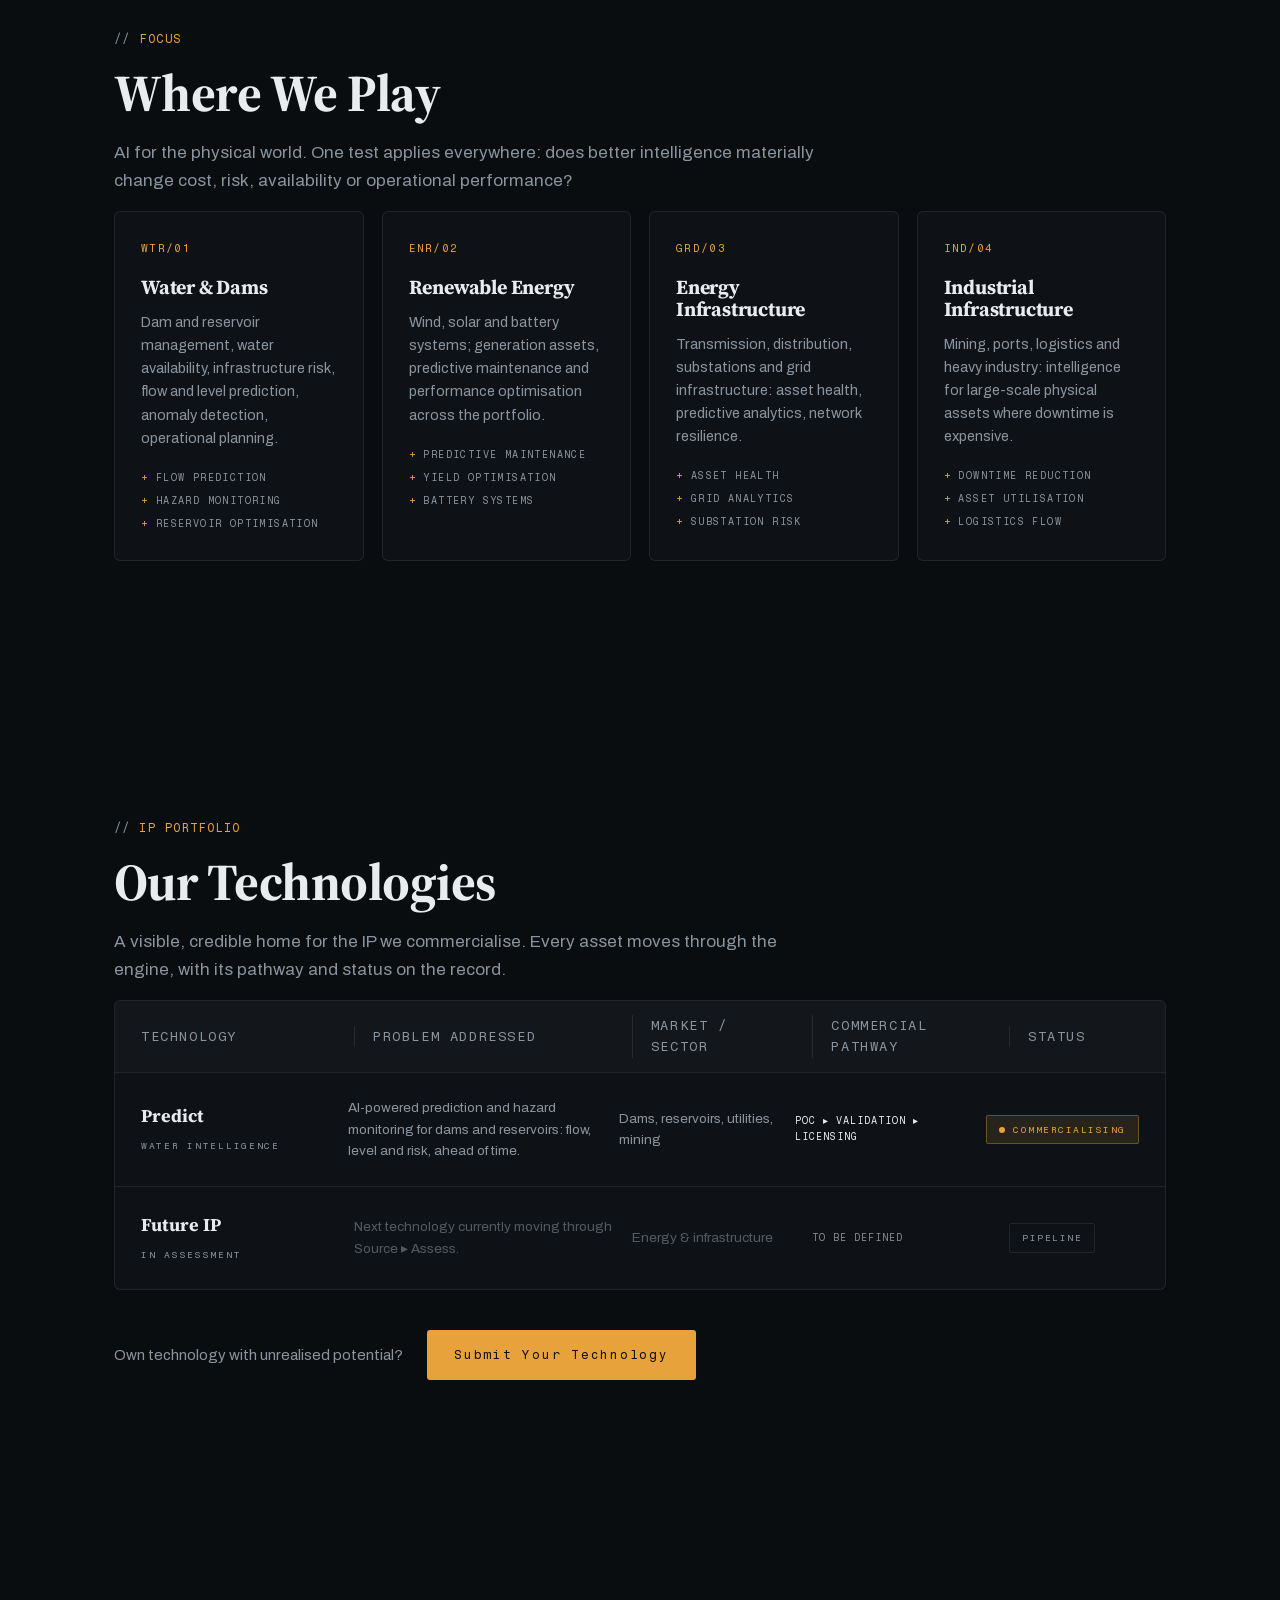
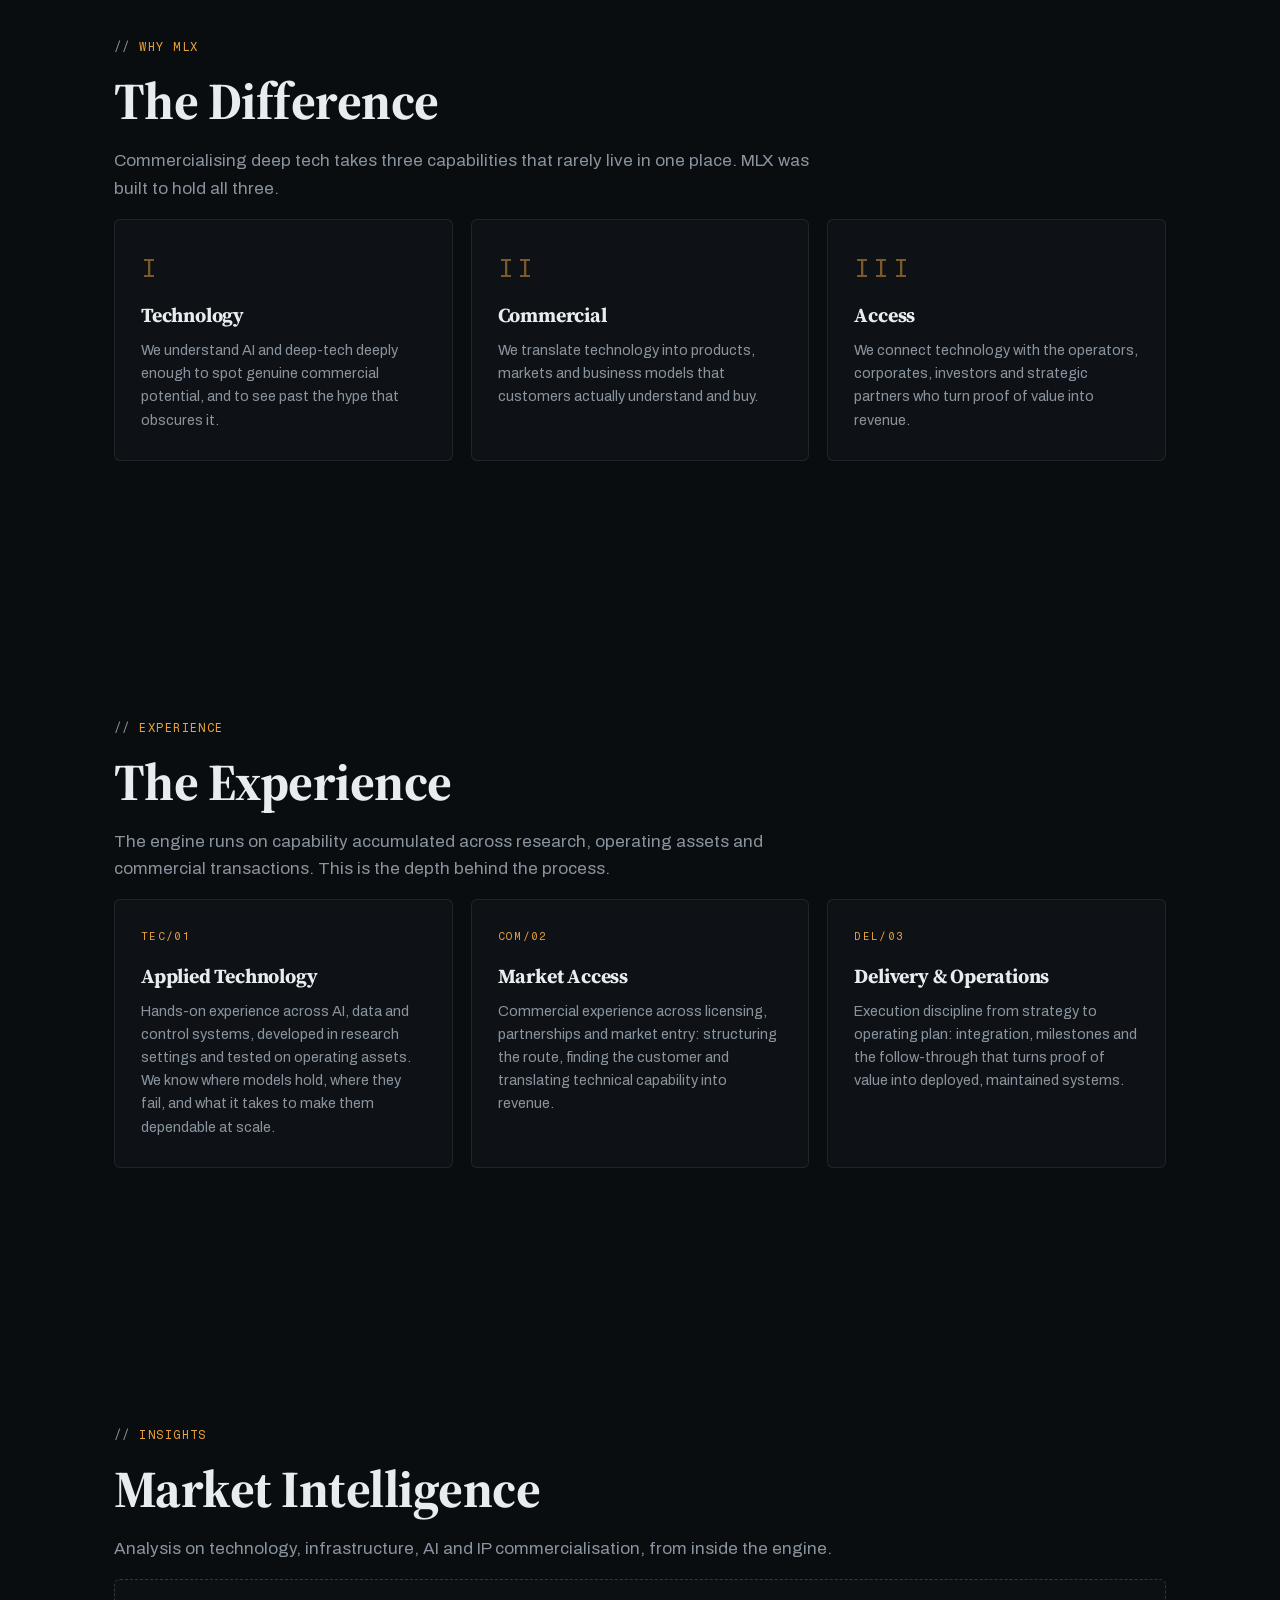
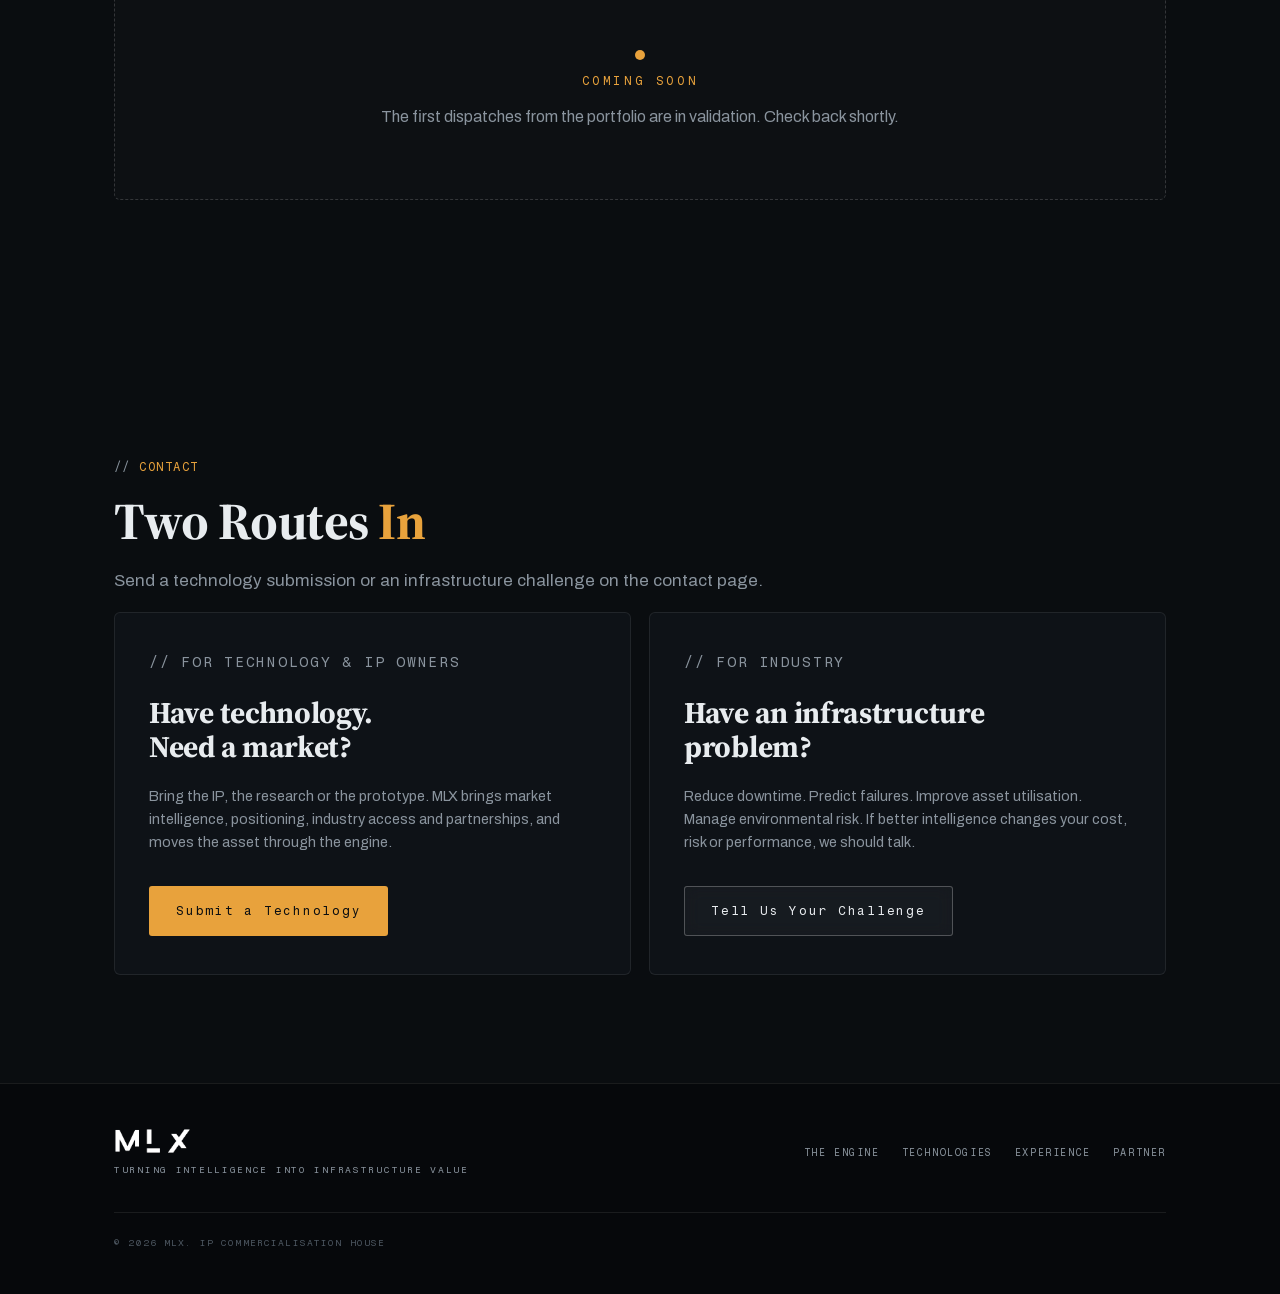
==== commit e7545cbb: "Fix logo: remove from hero/mobile, keep in header+footer undistorted (align-self:flex-start)" ====
--- a/index.html
+++ b/index.html
@@ -8,7 +8,7 @@
 <link rel="preconnect" href="https://fonts.googleapis.com" />
 <link rel="preconnect" href="https://fonts.gstatic.com" crossorigin />
 <link rel="stylesheet" href="https://fonts.googleapis.com/css2?family=Source+Serif+4:opsz,wght@8..60,400;8..60,500;8..60,600;8..60,700&display=swap" />
-<link rel="stylesheet" href="css/styles.css?v=3" />
+<link rel="stylesheet" href="css/styles.css?v=4" />
 <link rel="icon" type="image/png" sizes="32x32" href="assets/favicon/favicon-32.png" />
 <link rel="icon" type="image/png" sizes="64x64" href="assets/favicon/favicon-64.png" />
 <link rel="apple-touch-icon" href="assets/favicon/apple-touch-icon.png" />
@@ -31,7 +31,7 @@
 <!-- Navigation -->
 <header class="nav">
   <a class="nav__mark" href="#hero" data-scroll>
-    <img class="nav__logo" src="assets/logo/mlx-mark-white.png" alt="MLX" width="96" height="30" />
+    <img class="nav__logo" src="assets/logo/mlx-mark-white.png" alt="MLX" width="884" height="300" />
     <span class="nav__mark-sub">IP Commercialisation House</span>
   </a>
   <nav class="nav__links">
@@ -46,7 +46,6 @@
 </header>
 
 <div class="nav-mobile" id="nav-mobile">
-  <img class="nav-mobile__logo" src="assets/logo/mlx-mark-white.png" alt="MLX" width="104" height="33" />
   <a href="#engine" data-scroll>The Engine</a>
   <a href="#focus" data-scroll>Focus</a>
   <a href="#portfolio" data-scroll>Technologies</a>
@@ -61,7 +60,7 @@
   <section class="hero" id="hero">
     <div class="hero__inner">
       <p class="mono tag reveal">IP COMMERCIALISATION HOUSE</p>
-      <h1 class="hero__wordmark reveal"><img class="hero__logo" src="assets/logo/mlx-mark-white.png" alt="MLX" width="320" height="100" /></h1>
+      <h1 class="hero__wordmark reveal">MLX</h1>
       <p class="hero__tagline reveal">Turning Intelligence into<br /><em>Infrastructure Value.</em></p>
       <p class="hero__statement reveal">
         The world&rsquo;s most valuable AI and deep-tech IP is stranded in labs and patents.
@@ -323,7 +322,7 @@
   <footer class="footer">
     <div class="footer__inner">
       <div class="footer__brand">
-        <img class="footer__logo" src="assets/logo/mlx-mark-white.png" alt="MLX" width="104" height="33" />
+        <img class="footer__logo" src="assets/logo/mlx-mark-white.png" alt="MLX" width="884" height="300" />
         <p class="mono">TURNING INTELLIGENCE INTO INFRASTRUCTURE VALUE</p>
       </div>
       <nav class="footer__links mono">
--- a/css/styles.css
+++ b/css/styles.css
@@ -101,7 +101,7 @@
 }
 .nav__mark { text-decoration:none; color:var(--text); display:flex; flex-direction:column; line-height:1.15; margin-right:auto; }
 .nav__mark-glyph { font-family:var(--font-head); font-weight:700; font-size:22px; letter-spacing:0.18em; }
-.nav__logo { height:23px; width:auto; display:block; margin-bottom:3px; }
+.nav__logo { height:20px; width:auto; align-self:flex-start; display:block; margin-bottom:4px; }
 .nav__mark-sub { font-family:var(--font-mono); font-size:9px; letter-spacing:0.22em; color:var(--muted); text-transform:uppercase; }
 .nav__links { display:flex; gap:26px; }
 .nav__links a {
@@ -122,7 +122,6 @@
 }
 .nav-mobile.is-open { opacity:1; pointer-events:auto; }
 .nav-mobile a { font-family:var(--font-head); font-size:30px; color:var(--text); text-decoration:none; padding:10px 0; border-bottom:1px solid var(--line); }
-.nav-mobile__logo { height:32px; width:auto; align-self:flex-start; margin-bottom:30px; }
 .nav-mobile__cta { color:var(--accent) !important; }
 
 /* ---------- hero ---------- */
@@ -137,7 +136,6 @@
   -webkit-background-clip:text; background-clip:text; color:transparent;
   margin:6px 0 10px;
 }
-.hero__logo { height:clamp(72px, 13vw, 156px); width:auto; display:block; }
 .hero__tagline { font-family:var(--font-head); font-weight:500; font-size:clamp(22px, 3vw, 34px); line-height:1.2; margin-bottom:22px; }
 .hero__statement { color:var(--muted); max-width:560px; font-size:16.5px; margin-bottom:34px; }
 .hero__ctas { display:flex; gap:16px; flex-wrap:wrap; }
@@ -303,7 +301,7 @@
   display:flex; align-items:center; gap:34px; flex-wrap:wrap;
 }
 .footer__brand { margin-right:auto; }
-.footer__logo { height:30px; width:auto; display:block; }
+.footer__logo { height:26px; width:auto; max-width:100%; display:block; }
 .footer__brand p { color:var(--muted); font-size:9.5px; margin-top:8px; letter-spacing:0.18em; }
 .footer__links { display:flex; gap:22px; }
 .footer__links a { color:var(--muted); text-decoration:none; font-size:10px; letter-spacing:0.16em; transition:color .25s; }
